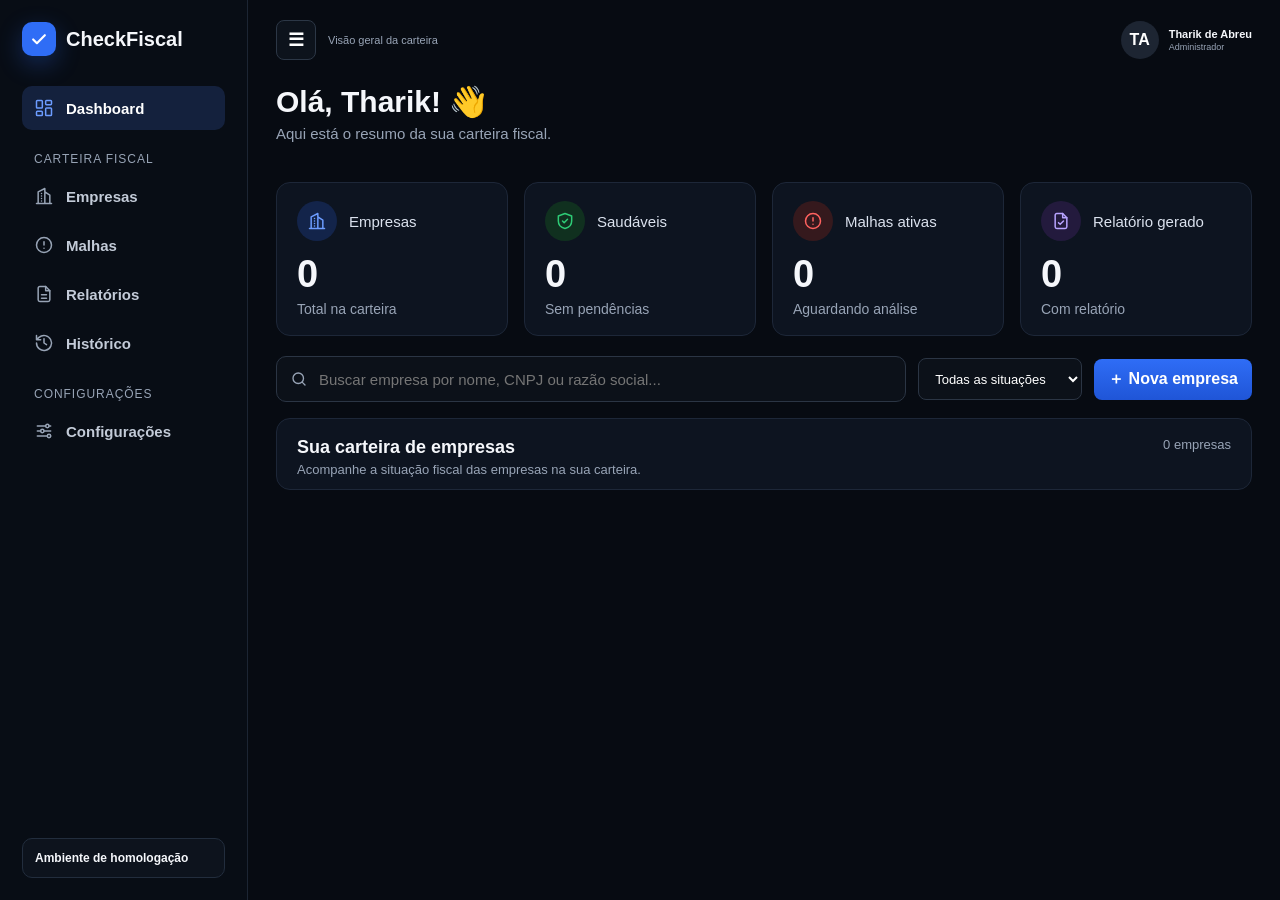
==== static/index.html @ 431aa6d7 "UI dashboard v2: alerta de malhas, busca e tabela 'Sua carteira de empresas' (ranking por impacto) C" ====
<!doctype html>
<html lang="pt-BR">

<head>
  <meta charset="utf-8">
  <meta name="viewport" content="width=device-width,initial-scale=1">
  <title>Matriz Fiscal — Auditoria Inteligente do Simples Nacional</title>
  <link rel="stylesheet" href="/static/app.css">
</head>

<body>
  <div class="app-shell">
    <aside class="sidebar" id="appSidebar">
      <div class="brand">
        <div class="brand-mark"><svg class="ico" viewBox="0 0 24 24" aria-hidden="true" fill="none" stroke="currentColor" stroke-width="1.8" stroke-linecap="round" stroke-linejoin="round"><path d="M5 12.5l4.5 4.5L19 7.5"/></svg></div>
        <div>CheckFiscal</div>
      </div>
      <nav class="app-nav">
        <button class="active" data-app-page="dashboard"><span class="nav-icon"><svg class="ico" viewBox="0 0 24 24" aria-hidden="true" fill="none" stroke="currentColor" stroke-width="1.8" stroke-linecap="round" stroke-linejoin="round"><rect x="3" y="3" width="7" height="9" rx="1"/><rect x="14" y="3" width="7" height="5" rx="1"/><rect x="14" y="12" width="7" height="9" rx="1"/><rect x="3" y="16" width="7" height="5" rx="1"/></svg></span>Dashboard</button>
      </nav>
      <div class="nav-title">Carteira fiscal</div>
      <nav class="app-nav">
        <button data-app-page="companies"><span class="nav-icon"><svg class="ico" viewBox="0 0 24 24" aria-hidden="true" fill="none" stroke="currentColor" stroke-width="1.8" stroke-linecap="round" stroke-linejoin="round"><path d="M3 21h18M5 21V7l8-4v18M19 21V11l-6-4M9 9h.01M9 12h.01M9 15h.01M9 18h.01"/></svg></span>Empresas</button>
        <button data-app-page="malhas"><span class="nav-icon"><svg class="ico" viewBox="0 0 24 24" aria-hidden="true" fill="none" stroke="currentColor" stroke-width="1.8" stroke-linecap="round" stroke-linejoin="round"><circle cx="12" cy="12" r="9"/><path d="M12 8v4M12 16h.01"/></svg></span>Malhas</button>
        <button data-app-page="reports"><span class="nav-icon"><svg class="ico" viewBox="0 0 24 24" aria-hidden="true" fill="none" stroke="currentColor" stroke-width="1.8" stroke-linecap="round" stroke-linejoin="round"><path d="M14 3H7a2 2 0 0 0-2 2v14a2 2 0 0 0 2 2h10a2 2 0 0 0 2-2V8z"/><path d="M14 3v5h5M9 13h6M9 17h6"/></svg></span>Relatórios</button>
        <button data-app-page="history"><span class="nav-icon"><svg class="ico" viewBox="0 0 24 24" aria-hidden="true" fill="none" stroke="currentColor" stroke-width="1.8" stroke-linecap="round" stroke-linejoin="round"><path d="M3 12a9 9 0 1 0 3-6.7L3 8M3 3v5h5M12 7v5l3 2"/></svg></span>Histórico</button>
      </nav>
      <div class="nav-title">Configurações</div>
      <nav class="app-nav">
        <button data-app-page="settings"><span class="nav-icon"><svg class="ico" viewBox="0 0 24 24" aria-hidden="true" fill="none" stroke="currentColor" stroke-width="1.8" stroke-linecap="round" stroke-linejoin="round"><path d="M4 6h10M18 6h2M4 12h4M12 12h8M4 18h12M20 18h0"/><circle cx="16" cy="6" r="2"/><circle cx="10" cy="12" r="2"/><circle cx="18" cy="18" r="2"/></svg></span>Configurações</button>
      </nav>
      <div class="sidebar-foot"><strong>Ambiente de homologação</strong></div>
    </aside>
    <main class="main-shell">
      <div class="topbar">
        <div class="topbar-leading">
          <button class="sidebar-toggle" type="button" id="sidebarToggle" aria-controls="appSidebar" aria-expanded="true" aria-label="Fechar menu">
            <span aria-hidden="true">☰</span>
          </button>
          <div class="topbar-breadcrumb" id="topbarTitle">Visão geral da carteira</div>
        </div>
        <div class="topbar-user">
          <div class="avatar">TA</div>
          <div><strong>Tharik de Abreu</strong><span>Administrador</span></div>
        </div>
      </div>

      <section class="app-page active" id="dashboardPage">
        <div class="page-header">
          <div>
            <h1>Olá, Tharik! 👋</h1>
            <p>Aqui está o resumo da sua carteira fiscal.</p>
          </div>
        </div>
        <section class="dashboard-kpis">
          <div class="dashboard-kpi"><div class="kpi-head"><i class="kpi-ico blue"><svg class="ico" viewBox="0 0 24 24" aria-hidden="true" fill="none" stroke="currentColor" stroke-width="1.8" stroke-linecap="round" stroke-linejoin="round"><path d="M3 21h18M5 21V7l8-4v18M19 21V11l-6-4M9 9h.01M9 12h.01M9 15h.01M9 18h.01"/></svg></i><span>Empresas</span></div><strong id="dashboardCompanyCount">0</strong><em>Total na carteira</em></div>
          <div class="dashboard-kpi"><div class="kpi-head"><i class="kpi-ico green"><svg class="ico" viewBox="0 0 24 24" aria-hidden="true" fill="none" stroke="currentColor" stroke-width="1.8" stroke-linecap="round" stroke-linejoin="round"><path d="M12 3l8 3v6c0 5-3.5 8-8 9-4.5-1-8-4-8-9V6z"/><path d="M9 12l2 2 4-4"/></svg></i><span>Saudáveis</span></div><strong id="dashboardHealthyCount">0</strong><em>Sem pendências</em></div>
          <div class="dashboard-kpi"><div class="kpi-head"><i class="kpi-ico red"><svg class="ico" viewBox="0 0 24 24" aria-hidden="true" fill="none" stroke="currentColor" stroke-width="1.8" stroke-linecap="round" stroke-linejoin="round"><circle cx="12" cy="12" r="9"/><path d="M12 8v4M12 16h.01"/></svg></i><span>Malhas ativas</span></div><strong id="dashboardActiveCount">0</strong><em>Aguardando análise</em></div>
          <div class="dashboard-kpi"><div class="kpi-head"><i class="kpi-ico purple"><svg class="ico" viewBox="0 0 24 24" aria-hidden="true" fill="none" stroke="currentColor" stroke-width="1.8" stroke-linecap="round" stroke-linejoin="round"><path d="M14 3H7a2 2 0 0 0-2 2v14a2 2 0 0 0 2 2h10a2 2 0 0 0 2-2V8z"/><path d="M14 3v5h5M9 14l2 2 4-4"/></svg></i><span>Relatório gerado</span></div><strong id="dashboardReportCount">0</strong><em>Com relatório</em></div>
        </section>
        <div class="dashboard-alert" id="dashboardAlert" role="status" hidden>
          <svg class="ico" viewBox="0 0 24 24" aria-hidden="true" fill="none" stroke="currentColor" stroke-width="1.8" stroke-linecap="round" stroke-linejoin="round"><path d="M12 3l10 18H2z"/><path d="M12 10v5M12 18h.01"/></svg>
          <div><strong id="dashboardAlertTitle"></strong><span>Abra a malha e siga para a análise.</span></div>
          <button class="secondary" type="button" id="dashboardAlertButton">Ver malhas</button>
        </div>
        <div class="toolbar portfolio-toolbar dashboard-toolbar">
          <label class="toolbar-search">
            <span class="visually-hidden">Buscar empresa</span>
            <svg class="ico" viewBox="0 0 24 24" aria-hidden="true" fill="none" stroke="currentColor" stroke-width="1.8" stroke-linecap="round" stroke-linejoin="round"><circle cx="11" cy="11" r="7"/><path d="M20 20l-3.5-3.5"/></svg><input class="search" id="dashboardSearch" placeholder="Buscar empresa por nome, CNPJ ou razão social...">
          </label>
          <label class="toolbar-field">
            <span class="visually-hidden">Filtrar por situação</span>
            <select id="dashboardFilter">
              <option value="all">Todas as situações</option>
              <option value="healthy">Saudáveis</option>
              <option value="active">Malha ativa</option>
              <option value="analysis">Em análise</option>
              <option value="done">Estimativa / relatório</option>
            </select>
          </label>
          <button class="primary" type="button" id="dashboardNewCompany">＋ Nova empresa</button>
        </div>
        <section class="dashboard-portfolio">
          <div class="dashboard-portfolio-head">
            <div><h2>Sua carteira de empresas</h2><p>Acompanhe a situação fiscal das empresas na sua carteira.</p></div>
            <span id="dashboardPortfolioCount">0 empresas</span>
          </div>
          <div id="dashboardPortfolio"></div>
          <button class="link-button" type="button" id="dashboardSeeAll" hidden>Ver todas as empresas</button>
        </section>
      </section>

      <section id="portfolioView" class="app-page">
        <div class="portfolio-head">
          <div>
            <h1>Carteira de empresas</h1>
            <p>Cadastre a empresa, abra o processo e continue a análise de onde parou.</p>
          </div>
          <div class="portfolio-actions">
            <button class="primary" type="button" id="openCompanyForm">＋ Nova empresa</button>
          </div>
        </div>

        <section class="company-form company-form-v139" id="companyForm">
          <div class="company-form-head">
            <div>
              <h2 id="companyFormTitle">Nova empresa</h2>
              <p class="sub">Cadastre somente os dados necessários para iniciar o processo fiscal.</p>
            </div>
            <button class="modal-close" type="button" id="closeCompanyForm" aria-label="Fechar">✕</button>
          </div>

          <div class="company-form-section-title">Dados principais</div>
          <div class="company-form-grid company-form-identification-v139">
            <label class="wide">
              CNPJ
              <input id="newCompanyCnpj" maxlength="18" placeholder="00.000.000/0000-00" inputmode="numeric">
            </label>
            <label class="wide">
              Razão social
              <input id="newCompanyLegalName" placeholder="Razão social da empresa">
            </label>
            <label class="wide">
              CFDF / Inscrição estadual
              <input id="newCompanyStateRegistration" placeholder="CFDF / IE">
            </label>
          </div>

          <div class="company-form-section-title">Localização e estimativa</div>
          <div class="company-form-grid company-form-location-v139">
            <label class="company-city-field">
              Município
              <input id="newCompanyCity" placeholder="Município">
            </label>
            <label class="company-state-field">
              UF
              <input id="newCompanyState" maxlength="2" placeholder="DF">
            </label>
            <label class="company-annex-field">
              Anexo padrão da estimativa
              <select id="newCompanyAnnex">
                <option>I</option>
                <option>II</option>
                <option>III</option>
                <option>IV</option>
                <option>V</option>
              </select>
            </label>
          </div>

          <div class="company-form-actions">
            <button class="secondary" type="button" id="cancelCompanyForm">Cancelar</button>
            <button class="primary" type="button" id="saveCompany">Cadastrar empresa</button>
          </div>
          <div class="message" id="companyFormMessage"></div>

          <div class="company-form-success-v139" id="companyFormSuccess" aria-live="polite">
            <div class="company-success-icon-v139">✓</div>
            <strong>Empresa cadastrada</strong>
            <span>Preparando o painel fiscal...</span>
            <div class="company-success-progress-v139"><i></i></div>
          </div>
        </section>

        <div class="toolbar portfolio-toolbar">
          <label class="toolbar-search">
            <span class="visually-hidden">Buscar empresa</span>
            <svg class="ico" viewBox="0 0 24 24" aria-hidden="true" fill="none" stroke="currentColor" stroke-width="1.8" stroke-linecap="round" stroke-linejoin="round"><circle cx="11" cy="11" r="7"/><path d="M20 20l-3.5-3.5"/></svg><input class="search" id="companySearch" placeholder="Buscar empresa por nome, CNPJ ou razão social...">
          </label>
          <label class="toolbar-field">
            <span class="visually-hidden">Filtrar por status</span>
            <select id="companyFilter">
              <option value="all">Todos os status</option>
              <option value="healthy">Saudáveis</option>
              <option value="active">Malha ativa</option>
              <option value="analysis">Em análise</option>
              <option value="done">Estimativa / relatório</option>
            </select>
          </label>
          <label class="toolbar-field">
            <span class="visually-hidden">Quantidade por página</span>
            <select id="companyPageSize">
              <option value="10">10 por página</option>
              <option value="50">50 por página</option>
              <option value="100">100 por página</option>
            </select>
          </label>
        </div>
        <section class="company-grid" id="companyGrid"></section>
      </section>

      <section id="companyWorkspace" style="display:none">
        <div class="workspace-commandbar-v139 workspace-head">
          <div class="workspace-title">
            <h1 id="workspaceTitle">—</h1>
            <p>CNPJ <span id="workspaceTitleCnpj">—</span><span class="version-pill">VERSÃO 1.41</span></p>
          </div>
          <span id="workspaceCompanyName" hidden></span>
          <span id="workspaceCompanyCnpj" hidden></span>
          <div class="workspace-actions">
            <span class="badge blue" id="workspaceStatusLabel">Saudável</span>
            <button class="secondary" type="button" id="editCurrentCompany"><svg class="ico" viewBox="0 0 24 24" aria-hidden="true" fill="none" stroke="currentColor" stroke-width="1.8" stroke-linecap="round" stroke-linejoin="round"><path d="M4 20h4L19 9l-4-4L4 16z"/><path d="M13.5 6.5l4 4"/></svg>Editar empresa</button>
            <button class="danger-button" type="button" id="deleteCurrentCompany"><svg class="ico" viewBox="0 0 24 24" aria-hidden="true" fill="none" stroke="currentColor" stroke-width="1.8" stroke-linecap="round" stroke-linejoin="round"><path d="M4 7h16M10 11v6M14 11v6M6 7l1 13h10l1-13M9 7V4h6v3"/></svg>Excluir empresa</button>
          </div>
        </div>

        <section class="company-context company-context-v139 company-context-v146">
          <div class="context-cell-v139 context-name-v139">
            <i class="context-icon-v146" aria-hidden="true"><svg viewBox="0 0 24 24"><path d="M3 9l1.5-5h15L21 9"/><path d="M3 9h18v1.5a3 3 0 0 1-6 0 3 3 0 0 1-6 0 3 3 0 0 1-6 0z"/><path d="M5 13.5V20h14v-6.5"/><path d="M10 20v-4h4v4"/></svg></i>
            <div>
              <span>Razão social</span>
              <strong id="contextLegalName">—</strong>
            </div>
          </div>
          <div class="context-cell-v139">
            <span>CNPJ / CPF / IE</span>
            <strong id="contextCnpj">—</strong>
            <small class="context-sub-v146">IE <b id="contextStateRegistration">—</b></small>
          </div>
          <div class="context-cell-v139">
            <span>Município / UF</span>
            <strong id="contextLocation">—</strong>
          </div>
          <div class="context-cell-v139">
            <span>Anexo padrão</span>
            <strong id="contextAnnex">Anexo I</strong>
          </div>
        </section>

        <nav class="journey-stepper journey-stepper-v139" id="journeyStepper" aria-label="Progresso da malha">
          <button type="button" class="active" data-workflow-step="malha">
            <span class="step-number">1</span>
            <span class="step-icon-v146" aria-hidden="true"><svg class="si-open" viewBox="0 0 24 24"><path d="M14 3H7a2 2 0 0 0-2 2v14a2 2 0 0 0 2 2h10a2 2 0 0 0 2-2V8z"/><path d="M14 3v5h5"/><path d="M9 13h6M9 17h4"/></svg><svg class="si-lock" viewBox="0 0 24 24"><rect x="5" y="11" width="14" height="10" rx="2"/><path d="M8 11V8a4 4 0 0 1 8 0v3"/></svg></span>
            <span><strong>Malha</strong><small id="stepStatusMalha">Iniciar</small></span>
          </button>
          <span class="step-connector"></span>
          <button type="button" data-workflow-step="documents" disabled>
            <span class="step-number">2</span>
            <span class="step-icon-v146" aria-hidden="true"><svg class="si-open" viewBox="0 0 24 24"><path d="M14 3H7a2 2 0 0 0-2 2v14a2 2 0 0 0 2 2h10a2 2 0 0 0 2-2V8z"/><path d="M14 3v5h5"/><path d="M9 13h6M9 17h4"/></svg><svg class="si-lock" viewBox="0 0 24 24"><rect x="5" y="11" width="14" height="10" rx="2"/><path d="M8 11V8a4 4 0 0 1 8 0v3"/></svg></span>
            <span><strong>Documentos</strong><small id="stepStatusDocuments">Bloqueado</small></span>
          </button>
          <span class="step-connector"></span>
          <button type="button" data-workflow-step="analysis" disabled>
            <span class="step-number">3</span>
            <span class="step-icon-v146" aria-hidden="true"><svg class="si-open" viewBox="0 0 24 24"><path d="M14 3H7a2 2 0 0 0-2 2v14a2 2 0 0 0 2 2h10a2 2 0 0 0 2-2V8z"/><path d="M14 3v5h5"/><path d="M9 13h6M9 17h4"/></svg><svg class="si-lock" viewBox="0 0 24 24"><rect x="5" y="11" width="14" height="10" rx="2"/><path d="M8 11V8a4 4 0 0 1 8 0v3"/></svg></span>
            <span><strong>Análise</strong><small id="stepStatusAnalysis">Bloqueado</small></span>
          </button>
          <span class="step-connector"></span>
          <button type="button" data-workflow-step="calculation" disabled>
            <span class="step-number">4</span>
            <span class="step-icon-v146" aria-hidden="true"><svg class="si-open" viewBox="0 0 24 24"><path d="M14 3H7a2 2 0 0 0-2 2v14a2 2 0 0 0 2 2h10a2 2 0 0 0 2-2V8z"/><path d="M14 3v5h5"/><path d="M9 13h6M9 17h4"/></svg><svg class="si-lock" viewBox="0 0 24 24"><rect x="5" y="11" width="14" height="10" rx="2"/><path d="M8 11V8a4 4 0 0 1 8 0v3"/></svg></span>
            <span><strong>Cálculo</strong><small id="stepStatusCalculation">Bloqueado</small></span>
          </button>
          <span class="step-connector"></span>
          <button type="button" data-workflow-step="report" disabled>
            <span class="step-number">5</span>
            <span class="step-icon-v146" aria-hidden="true"><svg class="si-open" viewBox="0 0 24 24"><path d="M14 3H7a2 2 0 0 0-2 2v14a2 2 0 0 0 2 2h10a2 2 0 0 0 2-2V8z"/><path d="M14 3v5h5"/><path d="M9 13h6M9 17h4"/></svg><svg class="si-lock" viewBox="0 0 24 24"><rect x="5" y="11" width="14" height="10" rx="2"/><path d="M8 11V8a4 4 0 0 1 8 0v3"/></svg></span>
            <span><strong>Relatório</strong><small id="stepStatusReport">Bloqueado</small></span>
          </button>
          <span class="step-connector"></span>
          <button type="button" data-workflow-step="history">
            <span class="step-number">6</span>
            <span class="step-icon-v146" aria-hidden="true"><svg class="si-open" viewBox="0 0 24 24"><path d="M14 3H7a2 2 0 0 0-2 2v14a2 2 0 0 0 2 2h10a2 2 0 0 0 2-2V8z"/><path d="M14 3v5h5"/><path d="M9 13h6M9 17h4"/></svg><svg class="si-lock" viewBox="0 0 24 24"><rect x="5" y="11" width="14" height="10" rx="2"/><path d="M8 11V8a4 4 0 0 1 8 0v3"/></svg></span>
            <span><strong>Histórico</strong><small id="stepStatusHistory">Disponível</small></span>
          </button>
        </nav>

        <section class="work-summary work-summary-v139">
          <div class="summary-box">
            <i class="summary-icon-v146" aria-hidden="true"><svg viewBox="0 0 24 24"><rect x="3" y="5" width="18" height="16" rx="2"/><path d="M3 10h18M8 3v4M16 3v4"/></svg></i>
            <div><span>Competências da malha</span>
            <strong id="workspaceCompetenceCount">0</strong></div>
          </div>
          <div class="summary-box">
            <i class="summary-icon-v146" aria-hidden="true"><svg viewBox="0 0 24 24"><path d="M14 3H7a2 2 0 0 0-2 2v14a2 2 0 0 0 2 2h10a2 2 0 0 0 2-2V8z"/><path d="M14 3v5h5"/><path d="M12 12v6M9 15h6"/></svg></i>
            <div><span>PGDAS enviados</span>
            <strong id="workspacePgdasProgress">0 de 0</strong></div>
          </div>
          <div class="summary-box">
            <i class="summary-icon-v146" aria-hidden="true"><svg viewBox="0 0 24 24"><circle cx="12" cy="12" r="9"/><path d="M15 9.5c-.5-1-1.6-1.5-3-1.5-1.7 0-3 .8-3 2s1.3 1.7 3 2 3 .8 3 2-1.3 2-3 2c-1.4 0-2.5-.5-3-1.5M12 6.5v11"/></svg></i>
            <div><span>Exposição estimada</span>
            <strong id="workspaceExposure">A calcular</strong></div>
          </div>
          <div class="summary-box">
            <i class="summary-icon-v146" aria-hidden="true"><svg viewBox="0 0 24 24"><circle cx="12" cy="12" r="9"/><path d="M12 7v5l3 2"/></svg></i>
            <div><span>Última movimentação</span>
            <strong id="workspaceLastActivity">—</strong></div>
          </div>
        </section>

        <div class="workspace-bottom-actions-v139 workspace-back-v146">
          <button class="back-button" type="button" id="backToPortfolio">
            ← Voltar à carteira
          </button>
        </div>

        <section class="workflow-stage-host" id="workflowStageHost">
          <section class="workflow-screen active" data-workflow-screen="malha">
            <header class="workflow-screen-head">
              <div><span>Etapa 1 de 5</span>
                <h2>Malha fiscal</h2>
                <p>Inclua a malha e confira as competências e divergências detectadas.</p>
              </div><span class="workflow-state" id="malhaStageBadge">Aguardando arquivo</span>
            </header>
            <div class="workflow-screen-content" id="malhaStageContent"></div>
            <footer class="workflow-actions"><button class="primary" type="button" data-next-stage="documents"
                id="advanceToDocuments" disabled>Avançar para documentos →</button></footer>
          </section>
          <section class="workflow-screen documents-screen" data-workflow-screen="documents">
            <header class="workflow-screen-head compact">
              <div><span>Etapa 2 de 5</span>
                <h2>Documentos PGDAS-D</h2>
                <p>Jogue todos os PDFs no balão central. Os períodos são identificados automaticamente.</p>
              </div><span class="workflow-state" id="documentsStageBadge">Pendente</span>
            </header>
            <div class="pgdas-plan-notice" id="pgdasPlanNotice" role="status" aria-live="polite" hidden></div>
            <div class="bulk-pgdas-dropzone" id="bulkPgdasDropzone" tabindex="0" role="button"
              aria-label="Enviar vários arquivos PGDAS-D">
              <input type="file" id="bulkPgdasInput" accept=".pdf,application/pdf" multiple>
              <div class="bulk-drop-icon">⇧</div>
              <strong>Jogue os arquivos PGDAS aqui</strong>
              <span>Arraste vários PDFs para este balão ou clique para selecionar.</span>
              <small>O Matriz Fiscal identifica automaticamente o CNPJ e o período de apuração.</small>
            </div>
            <div class="bulk-upload-feedback" id="bulkUploadFeedback" role="status" aria-live="polite"></div>
            <div class="documents-needed-head" id="documentsProgressHeader">
              <div><span>Arquivos necessários</span>
                <h3>Progresso dos PGDAS</h3>
                <p>Cada linha carrega e fica verde quando o período correto é reconhecido.</p>
              </div><strong id="documentProgressCounter">0 de 0</strong>
            </div>
            <div class="workflow-screen-content" id="documentsStageContent"></div>
            <details class="stored-documents-panel redundant-panel-v139" id="storedDocumentsPanel">
              <summary>
                <span><strong>Arquivos originais guardados</strong><small>Malhas e PGDAS vinculados a este
                    processo.</small></span>
                <b id="storedDocumentsCount">0</b>
              </summary>
              <div class="stored-documents-list" id="storedDocumentsList">
                <div class="no-data">Nenhum arquivo original guardado nesta versão.</div>
              </div>
            </details>

            <footer class="workflow-actions"><button class="secondary" type="button" data-back-stage="malha">←
                Voltar</button><button class="primary" type="button" data-next-stage="analysis" id="advanceToAnalysis"
                disabled>Continuar para análise →</button></footer>
          </section>
          <section class="workflow-screen" data-workflow-screen="analysis">
            <header class="workflow-screen-head">
              <div><span>Etapa 3 de 5</span>
                <h2>Análise por competência</h2>
              </div><span class="workflow-state" id="analysisStageBadge">Pendente</span>
            </header>
            <div class="workflow-screen-content" id="analysisStageContent"></div>
            <footer class="workflow-actions"><button class="secondary" type="button" data-back-stage="documents">←
                Voltar</button><button class="primary" type="button" data-next-stage="calculation"
                id="advanceToCalculation" disabled>Avançar para cálculo →</button></footer>
          </section>
          <section class="workflow-screen" data-workflow-screen="calculation">
            <header class="workflow-screen-head">
              <div><span>Etapa 4 de 5</span>
                <h2>Cálculo da estimativa</h2>
                <p>Selecione um anexo e acompanhe imposto, reflexos, multa e juros.</p>
              </div><span class="workflow-state" id="calculationStageBadge">Pendente</span>
            </header>
            <div class="calculation-progress" id="calculationProgress">
              <div data-calc-progress="tax">○ Imposto das competências</div>
              <div data-calc-progress="reflections">○ Reflexos posteriores</div>
              <div data-calc-progress="charges">○ Multa e juros</div>
            </div>
            <div class="stage-message" id="calculationMessage" role="status" aria-live="polite"></div>
            <div class="workflow-screen-content" id="calculationStageContent"></div>
            <footer class="workflow-actions"><button class="secondary" type="button" data-back-stage="analysis">←
                Voltar</button><button class="primary" type="button" data-next-stage="report" id="advanceToReport"
                disabled>Avançar para relatório →</button></footer>
          </section>
          <section class="workflow-screen" data-workflow-screen="report">
            <header class="workflow-screen-head">
              <div><span>Etapa 5 de 5</span>
                <h2>Relatório</h2>
                <p>Gere a apresentação do cliente depois de concluir a estimativa.</p>
              </div><span class="workflow-state" id="reportStageBadge">Pendente</span>
            </header>
            <div class="workflow-screen-content" id="reportStageContent"></div>
            <footer class="workflow-actions"><button class="secondary" type="button" data-back-stage="calculation">←
                Voltar</button><button class="secondary" type="button" data-next-stage="history">Ver histórico
                →</button></footer>
          </section>
          <section class="workflow-screen" data-workflow-screen="history">
            <header class="workflow-screen-head">
              <div><span>Auditoria do processo</span>
                <h2>Histórico</h2>
                <p>Registro automático das importações, análises e cálculos.</p>
              </div><span class="workflow-state complete">Disponível</span>
            </header>
            <div class="workflow-screen-content" id="historyStageContent"></div>
            <footer class="workflow-actions"><button class="secondary" type="button" data-back-stage="malha">← Voltar à
                malha</button></footer>
          </section>
        </section>



        <section class="malha-upload-shell" id="workspaceMalhaSection">
          <input id="companyCnpj" type="hidden" readonly>

          <div class="malha-hero-dropzone" id="dropzone" tabindex="0" role="button"
            aria-label="Enviar arquivo PDF da malha fiscal">
            <input type="file" id="fileInput" accept=".pdf,application/pdf">

            <div class="malha-upload-icon" aria-hidden="true">⇧</div>
            <strong id="fileTitle">Jogue a malha fiscal aqui</strong>
            <span id="fileSubtitle">
              Arraste o PDF para este balão ou clique para selecionar
            </span>
            <small>
              Processo único da empresa. O Matriz Fiscal lê a empresa,
              identifica as competências e calcula os PGDAS necessários
              automaticamente.
            </small>

            <div class="malha-upload-progress" id="malhaUploadProgress" aria-hidden="true">
              <i></i>
            </div>

            <button class="secondary malha-hidden-control" id="selectButton" type="button">
              Selecionar malha
            </button>
            <button class="primary malha-hidden-control" id="analyzeButton" type="button" disabled>
              Processar malha
            </button>
            <button class="malha-cancel-add" id="cancelNewMalhaUpload" type="button">
              Cancelar inclusão
            </button>
          </div>

          <div class="message" id="message" role="status" aria-live="polite"></div>
        </section>

        <section class="results" id="results">
          <section class="company" id="malhaSummaryCompany">
            <div><span>Razão social</span><strong id="legalName"></strong></div>
            <div><span>CFDF da malha</span><strong id="cfdf"></strong></div>
            <div><span>Documento</span><strong id="documentName"></strong></div>
          </section>

          <section class="metrics" id="malhaSummaryMetrics">
            <div class="metric"><span>Linhas da malha</span><strong id="rawCount"></strong></div>
            <div class="metric"><span>Meses para trabalhar</span><strong id="workCount"></strong></div>
            <div class="metric"><span>Meses com tipo 17</span><strong id="type17Count"></strong></div>
            <div class="metric"><span>PGDAS necessários</span><strong id="pgdasCount"></strong></div>
          </section>

          <div class="section-title" id="workListTitle">
            <div>
              <h2>Meses de trabalho</h2>
              <p class="sub">Cada competência aparece uma única vez.</p>
            </div>
          </div>
          <section class="work-list" id="workList"></section>
          <div class="malha-reupload-actions" id="malhaReuploadActions">
            <button type="button" class="secondary" id="includeAnotherMalha">
              ＋ Incluir nova malha
            </button>
            <span>
              Novas competências entram no mesmo processo da empresa.
            </span>
          </div>

          <div class="section-title legacy-pgdas-plan-title-v139" aria-hidden="true">
            <div>
              <h2>Solicitação inicial de PGDAS</h2>
            </div>
          </div>
          <section class="requests legacy-pgdas-plan-v139" id="requests" aria-hidden="true"></section>

          <div id="pgdasCta"
            style="display:none;margin:16px 0;background:#172033;color:#fff;border-radius:12px;padding:16px;justify-content:space-between;gap:12px;align-items:center">
            <div>
              <strong style="display:block;font-size:15px">PGDAS calculados</strong>
              <span style="display:block;font-size:11px;opacity:.8;margin-top:4px">Clique para ir diretamente aos campos
                de envio.</span>
            </div>
            <button type="button" id="goToPgdasUploads"
              style="border:0;background:#fff;color:#172033;border-radius:8px;padding:10px 14px;font-weight:800">Enviar
              PGDAS agora ↓</button>
          </div>

          <div class="section-title" id="pgdasUploadTitle">
            <div>
              <h2>Enviar os documentos PGDAS-D solicitados</h2>
              <p class="sub">Cada competência calculada recebe seu próprio campo de upload.</p>
            </div>
          </div>
          <section class="pgdas-upload-grid" id="pgdasUploadGrid"></section>
          <div class="reflection-coverage" id="reflectionCoverage"></div>
          <div class="pgdas-status" id="pgdasStatus"></div>


          <section class="analysis-workspace" id="analysisWorkspace">
            <nav class="analysis-tabs" aria-label="Etapas da análise">
              <button class="analysis-tab active" type="button" data-analysis-tab="summary">
                Resumo da análise
              </button>
              <button class="analysis-tab" type="button" data-analysis-tab="memory" disabled>
                Memória de cálculo
              </button>
              <button class="analysis-tab" type="button" data-analysis-tab="report" disabled>
                Relatório do cliente
              </button>
            </nav>

            <section class="analysis-summary analysis-panel" id="analysisSummarySection">
              <section class="analysis-kpis">
              <div class="analysis-kpi"><i class="kpi-ico blue"><svg class="ico" viewBox="0 0 24 24" aria-hidden="true" fill="none" stroke="currentColor" stroke-width="1.8" stroke-linecap="round" stroke-linejoin="round"><rect x="3" y="5" width="18" height="16" rx="2"/><path d="M3 10h18M8 3v4M16 3v4"/></svg></i><div><span>Competências analisadas</span><strong id="summaryCompetenceCount">0</strong><small><b id="summaryActionCount">0</b> com diferença</small></div></div>
              <div class="analysis-kpi"><i class="kpi-ico amber"><svg class="ico" viewBox="0 0 24 24" aria-hidden="true" fill="none" stroke="currentColor" stroke-width="1.8" stroke-linecap="round" stroke-linejoin="round"><circle cx="12" cy="12" r="9"/><path d="M15 9.5c-.5-1-1.6-1.5-3-1.5-1.7 0-3 .8-3 2s1.3 1.7 3 2 3 .8 3 2-1.3 2-3 2c-1.4 0-2.5-.5-3-1.5M12 6v2M12 16v2"/></svg></i><div><span>Diferença total (receita)</span><strong id="summaryAdditionalRevenue">R$ 0,00</strong></div></div>
              <div class="analysis-kpi"><i class="kpi-ico red"><svg class="ico" viewBox="0 0 24 24" aria-hidden="true" fill="none" stroke="currentColor" stroke-width="1.8" stroke-linecap="round" stroke-linejoin="round"><path d="M6 7h12l1 13H5z"/><path d="M9 7a3 3 0 0 1 6 0"/></svg></i><div><span>Imposto estimado</span><strong id="summaryTax">A calcular</strong></div></div>
              <div class="analysis-kpi"><i class="kpi-ico grey"><svg class="ico" viewBox="0 0 24 24" aria-hidden="true" fill="none" stroke="currentColor" stroke-width="1.8" stroke-linecap="round" stroke-linejoin="round"><rect x="3" y="6" width="18" height="13" rx="2"/><path d="M16 12h5M3 10h18"/></svg></i><div><span>Total a recolher estimado</span><strong id="summaryUpdatedTotal">A calcular</strong></div></div>
              <div class="analysis-kpi"><i class="kpi-ico blue"><svg class="ico" viewBox="0 0 24 24" aria-hidden="true" fill="none" stroke="currentColor" stroke-width="1.8" stroke-linecap="round" stroke-linejoin="round"><rect x="3" y="5" width="18" height="16" rx="2"/><path d="M3 10h18M8 3v4M16 3v4"/></svg></i><div><span>Última competência</span><strong id="summaryLastCompetence">—</strong></div></div>
              </section>

              <div class="analysis-layout">
                <div class="analysis-main">
                  <div class="section-title"><div><h2>Competências analisadas</h2></div></div>
                  <div class="competence-list-head" aria-hidden="true"><span>Competência</span><span>Informado</span><span>Considerado</span><span>Diferença</span><span>Imposto</span><span>Situação</span></div>
                  <div class="competence-list" id="analysisCompetenceList"></div>

                  <details class="financial-disclosure simplified-financial-disclosure" open>
                    <summary>Ver composição da estimativa</summary>
                    <div class="financial-disclosure-body">
                      <table class="cost-table">
                        <thead><tr><th>Descrição</th><th>Base de cálculo</th><th>Valor estimado</th></tr></thead>
                        <tbody>
                          <tr><td>Imposto (diferença de DAS)</td><td id="costBaseRevenue">—</td><td id="summaryDirectTax">A calcular</td></tr>
                          <tr><td>Reflexos posteriores</td><td>—</td><td id="summaryReflections">A calcular</td></tr>
                          <tr><td>Multa</td><td id="costBasePrincipalFine">—</td><td id="summaryFine">A calcular</td></tr>
                          <tr><td>Juros (SELIC)</td><td id="costBasePrincipalInterest">—</td><td id="summaryInterest">A calcular</td></tr>
                        </tbody>
                        <tfoot><tr><td colspan="2">Total estimado</td><td id="costTotal">A calcular</td></tr></tfoot>
                      </table>
                      <p class="summary-note" id="summaryStageNote">Os valores serão preenchidos depois do cálculo completo.</p>
                    </div>
                  </details>
                </div>

                <aside class="summary-side" aria-label="Resumo da análise">
                  <h3>Resumo da análise</h3>
                  <div class="side-row"><i class="kpi-ico amber"><svg class="ico" viewBox="0 0 24 24" aria-hidden="true" fill="none" stroke="currentColor" stroke-width="1.8" stroke-linecap="round" stroke-linejoin="round"><circle cx="12" cy="12" r="9"/><path d="M15 9.5c-.5-1-1.6-1.5-3-1.5-1.7 0-3 .8-3 2s1.3 1.7 3 2 3 .8 3 2-1.3 2-3 2c-1.4 0-2.5-.5-3-1.5M12 6v2M12 16v2"/></svg></i><div><span>Diferença total (receita)</span><strong id="sideRevenue">R$ 0,00</strong></div></div>
                  <div class="side-row"><i class="kpi-ico red"><svg class="ico" viewBox="0 0 24 24" aria-hidden="true" fill="none" stroke="currentColor" stroke-width="1.8" stroke-linecap="round" stroke-linejoin="round"><path d="M6 7h12l1 13H5z"/><path d="M9 7a3 3 0 0 1 6 0"/></svg></i><div><span>Imposto estimado</span><strong id="sideTax">A calcular</strong></div></div>
                  <div class="side-row"><i class="kpi-ico blue"><svg class="ico" viewBox="0 0 24 24" aria-hidden="true" fill="none" stroke="currentColor" stroke-width="1.8" stroke-linecap="round" stroke-linejoin="round"><circle cx="12" cy="12" r="9"/><path d="M15 9.5c-.5-1-1.6-1.5-3-1.5-1.7 0-3 .8-3 2s1.3 1.7 3 2 3 .8 3 2-1.3 2-3 2c-1.4 0-2.5-.5-3-1.5M12 6v2M12 16v2"/></svg></i><div><span>Juros (SELIC)</span><strong id="sideInterest">A calcular</strong></div></div>
                  <div class="side-row"><i class="kpi-ico purple"><svg class="ico" viewBox="0 0 24 24" aria-hidden="true" fill="none" stroke="currentColor" stroke-width="1.8" stroke-linecap="round" stroke-linejoin="round"><path d="M6 7h12l1 13H5z"/><path d="M9 7a3 3 0 0 1 6 0"/></svg></i><div><span>Multa estimada</span><strong id="sideFine">A calcular</strong></div></div>
                  <div class="side-row side-total"><i class="kpi-ico green"><svg class="ico" viewBox="0 0 24 24" aria-hidden="true" fill="none" stroke="currentColor" stroke-width="1.8" stroke-linecap="round" stroke-linejoin="round"><rect x="3" y="6" width="18" height="13" rx="2"/><path d="M16 12h5M3 10h18"/></svg></i><div><span>Total a recolher estimado</span><strong id="sideTotal">A calcular</strong></div></div>
                  <button class="primary" type="button" id="generateReportFromAnalysis" onclick="showWorkflowStep('report')" disabled><svg class="ico" viewBox="0 0 24 24" aria-hidden="true" fill="none" stroke="currentColor" stroke-width="1.8" stroke-linecap="round" stroke-linejoin="round"><path d="M14 3H7a2 2 0 0 0-2 2v14a2 2 0 0 0 2 2h10a2 2 0 0 0 2-2V8z"/><path d="M14 3v5h5M9 13h6M9 17h6"/></svg>Gerar relatório detalhado</button>
                </aside>
              </div>
            </section>

            <section class="tax-engine analysis-panel" id="taxEngineSection">
              <div class="section-title compact-tax-title">
                <div>
                  <h2>Estimativa tributária</h2>
                  <p class="sub">
                    Escolha o anexo e a data. O cálculo completo acontece em um único clique.
                  </p>
                </div>
              </div>

              <div class="tax-config compact-tax-config">
                <input type="hidden" id="taxScenario" value="CONSERVATIVE_FISCAL_EXPOSURE">

                <label>
                  Anexo
                  <select id="taxAnnex">
                    <option value="I">Anexo I — Comércio</option>
                    <option value="II">Anexo II — Indústria</option>
                    <option value="III">Anexo III — Serviços</option>
                    <option value="IV">Anexo IV — Serviços</option>
                    <option value="V">Anexo V — Serviços</option>
                  </select>
                </label>

                <label>
                  Atualizar até
                  <input id="chargesUpdateDate" type="date">
                </label>

                <button class="primary" id="calculateTaxButton" type="button">
                  Calcular estimativa completa
                </button>
              </div>

              <div class="stage-message" id="calculationMessage" role="status" aria-live="polite"></div>

              <section class="estimate-summary-panel compact-estimate-summary" id="estimateSummaryPanel">
                <div class="compact-summary-heading">
                  <div>
                    <span>Resultado</span>
                    <h3>Resumo da estimativa</h3>
                  </div>
                  <small>
                    Imposto, reflexos, multa e juros.
                  </small>
                </div>

                <div class="compact-summary-grid">
                  <div class="estimate-summary-item">
                    <span>Imposto estimado</span>
                    <strong id="sideTaxTotal">A calcular</strong>
                  </div>
                  <div class="estimate-summary-item">
                    <span>Reflexos posteriores</span>
                    <strong id="sideReflectionTotal">A calcular</strong>
                  </div>
                  <div class="estimate-summary-item">
                    <span>Multa</span>
                    <strong id="sideFineTotal">A calcular</strong>
                  </div>
                  <div class="estimate-summary-item">
                    <span>Juros</span>
                    <strong id="sideInterestTotal">A calcular</strong>
                  </div>
                  <div class="estimate-grand-total">
                    <span>Total estimado</span>
                    <strong id="sideGrandTotal">A calcular</strong>
                  </div>
                </div>

                <button class="primary compact-report-button" type="button" id="sideGoReport" disabled>
                  Gerar relatório
                </button>
              </section>

              <details class="technical-calculation-details" id="technicalCalculationDetails">
                <summary>
                  <span>
                    <strong>Memória técnica e reflexos por competência</strong>
                    <small>
                      Abra somente quando precisar conferir RBT12, alíquotas,
                      DAS, multa e juros mês a mês.
                    </small>
                  </span>
                  <b>Ver detalhes</b>
                </summary>

                <div class="technical-calculation-body">
                  <div class="tax-result" id="taxResult">
                    <div class="warning-box hidden-scenario-label" id="taxScenarioLabel"></div>

                    <section class="tax-summary">
                      <div class="tax-card">
                        <span>Diferença nas competências de origem</span>
                        <strong id="directTaxTotal"></strong>
                      </div>
                      <div class="tax-card">
                        <span>Reflexos nos meses seguintes</span>
                        <strong id="reflectionTaxTotal"></strong>
                      </div>
                      <div class="tax-card">
                        <span>Principal estimado</span>
                        <strong id="estimatedTaxTotal"></strong>
                      </div>
                      <div class="tax-card">
                        <span>Meses com efeito</span>
                        <strong id="impactedMonthCount"></strong>
                      </div>
                    </section>

                    <div class="warning-box" id="taxWarnings"></div>
                    <div class="impact-list" id="impactList"></div>
                  </div>

                  <section class="legal-charges" id="legalChargesSection">
                    <div class="charge-result" id="chargeResult">
                      <section class="charge-summary">
                        <div class="charge-card">
                          <span>Principal adicional</span>
                          <strong id="chargePrincipal"></strong>
                        </div>
                        <div class="charge-card">
                          <span>Multa de mora</span>
                          <strong id="chargeFine"></strong>
                        </div>
                        <div class="charge-card">
                          <span>Juros Selic</span>
                          <strong id="chargeInterest"></strong>
                        </div>
                        <div class="charge-card">
                          <span>Total atualizado</span>
                          <strong id="chargeTotal"></strong>
                        </div>
                      </section>
                      <div class="warning-box" id="chargeWarnings"></div>
                      <div class="charge-list" id="chargeList"></div>
                    </div>
                  </section>
                </div>
              </details>
            </section>

            <section class="client-report-section analysis-panel" id="clientReportSection">
              <div class="section-title">
                <div>
                  <h2>Relatório para o cliente</h2>
                  <p class="sub">Uma apresentação simples, separada da memória técnica do contador.</p>
                </div>
              </div>
              <div class="report-box">
                <div>
                  <h3>Relatório de exposição fiscal pronto</h3>
                  <p>
                    O documento mostra as divergências, os reflexos posteriores,
                    a multa, os juros e o total estimado.
                    A memória técnica detalhada permanece somente nesta tela.
                  </p>
                </div>
                <button id="openClientReport" type="button">
                  Abrir relatório do cliente
                </button>
              </div>
            </section>

          </section>

          <div class="note">
            O resumo é a visão principal do contador. A análise detalhada e a memória de cálculo preservam a auditoria
            completa.
          </div>
        </section>
        <section class="history-panel" id="historyPanel">
          <div class="section-title">
            <div>
              <h2>Histórico do processo</h2>
              <p class="sub">Registro automático das principais ações, sem virar uma lista de tarefas.</p>
            </div>
          </div>
          <div class="history-list history-feed" id="historyList">
            <div class="note">Nenhum evento registrado.</div>
          </div>
        </section>
      </section>

      <section class="app-page" id="malhasPage">
        <div class="page-header">
          <div>
            <h1>Malhas</h1>
            <p>Empresas com processo fiscal ativo ou em análise.</p>
          </div>
        </div>
        <section class="company-grid" id="malhaCompanyGrid"></section>
      </section>

      <section class="app-page" id="reportsPage">
        <div class="page-header">
          <div>
            <h1>Relatórios</h1>
            <p>Acesse empresas com estimativas e relatórios disponíveis.</p>
          </div>
        </div>
        <section class="company-grid" id="reportCompanyGrid"></section>
      </section>

      <section class="app-page" id="globalHistoryPage">
        <div class="page-header">
          <div>
            <h1>Histórico</h1>
            <p>Eventos registrados automaticamente em todos os processos.</p>
          </div>
        </div>
        <section class="global-list history-feed" id="globalHistoryList">
          <div class="empty-state">Nenhum evento registrado.</div>
        </section>
      </section>

      <section class="app-page" id="settingsPage">
        <div class="page-header">
          <div>
            <h1>Configurações e segurança</h1>
            <p>Proteção dos dados locais, suporte e preparação para a beta comercial.</p>
          </div>
          <span class="version-pill">Beta comercial assistida · 1.41</span>
        </div>
        <div class="settings-grid commercial-settings-grid">
          <section class="settings-card commercial-settings-card">
            <span class="settings-eyebrow">Proteção dos dados</span>
            <h3>Backup completo</h3>
            <p>Salva empresas, processos, cálculos e os PDFs originais guardados pelo Matriz Fiscal.</p>
            <div class="settings-actions">
              <button class="primary" type="button" id="downloadBackupButton">Baixar backup</button>
              <button class="secondary" type="button" id="restoreBackupButton">Restaurar backup</button>
              <input type="file" id="restoreBackupInput" accept=".zip,application/zip" hidden>
            </div>
            <div class="settings-feedback" id="backupFeedback"></div>
          </section>
          <section class="settings-card commercial-settings-card">
            <span class="settings-eyebrow">Suporte técnico</span>
            <h3>Pacote de diagnóstico</h3>
            <p>Gera informações técnicas e logs sem incluir PDFs nem valores fiscais extraídos.</p>
            <div class="settings-actions">
              <button class="secondary" type="button" id="supportBundleButton">Baixar diagnóstico</button>
            </div>
          </section>
          <section class="settings-card commercial-settings-card">
            <span class="settings-eyebrow">Integridade local</span>
            <h3>Status do ambiente</h3>
            <div class="system-status-list" id="systemStatusList">
              <span>Carregando verificação...</span>
            </div>
          </section>
          <section class="settings-card commercial-settings-card">
            <span class="settings-eyebrow">Próxima etapa</span>
            <h3>Usuários e escritórios</h3>
            <p>Login, permissões e separação entre escritórios serão implantados antes da abertura pública do SaaS.</p>
            <span class="badge amber settings-status-badge">Venda assistida</span>
          </section>
        </div>
      </section>
    </main>
  </div>

  <script>
    let selectedFile = null;
    let currentCompanyId = null;
    let currentCompany = null;
    let currentProcessId = null;
    let currentTaxScenario = 'CONSERVATIVE_FISCAL_EXPOSURE';
    let currentRegularizationResult = null;
    let currentReflectionCoverage = null;
    let currentWorkflowStep = 'malha';
    let awaitingNewMalhaUpload = false;
    let currentProcessPayload = null;
    let currentAnalysisResult = null;
    let currentTaxResult = null;
    let currentChargesResult = null;
    let currentMalhaHasType17 = false;
    let currentMalhaHasCompetences = false;
    let currentPgdasPlanError = false;
    let allCompanies = [];
    let currentEditingCompanyId = null;


    const companyCnpjInput = document.getElementById('companyCnpj');

    function formatCnpj(value) {
      const digits = String(value || '').replace(/\D/g, '').slice(0, 14);
      return digits
        .replace(/^(\d{2})(\d)/, '$1.$2')
        .replace(/^(\d{2})\.(\d{3})(\d)/, '$1.$2.$3')
        .replace(/\.(\d{3})(\d)/, '.$1/$2')
        .replace(/(\d{4})(\d)/, '$1-$2');
    }

    function statusLabel(status) {
      const map = {
        HEALTHY: ['Saudável', 'healthy'],
        AWAITING_PGDAS: ['Malha ativa', 'active'],
        AWAITING_ANALYSIS_PGDAS: ['Malha ativa', 'active'],
        AWAITING_REFLECTION_PGDAS: ['Em análise', 'active'],
        AWAITING_EXCEPTION_REVIEW: ['Em análise', 'active'],
        READY_FOR_TAX_ENGINE: ['Em análise', 'active'],
        EXPOSURE_TAX_CALCULATED: ['Estimativa calculada', 'done'],
        VALIDATED_TAX_CALCULATED: ['Estimativa calculada', 'done'],
        LEGAL_CHARGES_CALCULATED: ['Estimativa atualizada', 'done'],
        EXPOSURE_LEGAL_CHARGES_CALCULATED: ['Estimativa atualizada', 'done'],
        VALIDATED_LEGAL_CHARGES_CALCULATED: ['Estimativa atualizada', 'done'],
        CLIENT_REPORT_GENERATED: ['Relatório gerado', 'done']
      };
      return map[status] || ['Em análise', 'active'];
    }

    async function loadCompanies() {
      const response = await fetch('/api/companies');
      const payload = await response.json();
      if (!response.ok) throw new Error(payload.detail || 'Não foi possível carregar as empresas.');
      allCompanies = payload.companies || [];
      renderCompanies();
      renderDashboard();
      renderMalhaIndex();
      renderReportIndex();
      loadGlobalHistory();
      refreshWorkspaceFromOverview();
    }

    function statusGroup(company) {
      if (!company.active_process_id) return 'healthy';
      const status = company.process_status || '';
      if (['AWAITING_PGDAS', 'AWAITING_ANALYSIS_PGDAS'].includes(status)) return 'active';
      if (['CLIENT_REPORT_GENERATED', 'LEGAL_CHARGES_CALCULATED', 'EXPOSURE_LEGAL_CHARGES_CALCULATED', 'VALIDATED_LEGAL_CHARGES_CALCULATED'].includes(status)) return 'done';
      return 'analysis';
    }

    function initials(name) {
      return String(name || 'CF').split(/\s+/).filter(Boolean).slice(0, 2).map(value => value[0]).join('').toUpperCase();
    }

    function companyCard(company, context = 'companies') {
      const [label, klass] = statusLabel(company.process_status);
      const group = statusGroup(company);
      const action = company.active_process_id ? 'Continuar' : 'Incluir malha';
      const impact = company.exposure_estimated_cents ? brlPgdas(company.exposure_estimated_cents) : 'R$ 0,00';
      const buttonAction = context === 'reports' && company.report_available ? 'Abrir relatório' : 'Abrir empresa';
      const primaryAction = context === 'companies' ? action : buttonAction;
      return `<article class="company-card" data-company-id="${company.id}" data-search="${escapeHtml((company.legal_name + ' ' + (company.trade_name || '') + ' ' + company.cnpj).toLowerCase())}" data-group="${group}" onclick="openCompany(${company.id},'${context}')">
    <div class="company-card-top"><div class="company-avatar">${initials(company.trade_name || company.legal_name)}</div><span class="badge ${klass === 'healthy' ? 'green' : klass === 'done' ? 'purple' : group === 'active' ? 'red' : 'amber'}">${label}</span></div>
    <h3>${escapeHtml(company.trade_name || company.legal_name)}</h3>
    <div class="cnpj">${formatCnpj(company.cnpj)}</div>
    <div class="company-card-meta"><div><span>Competências</span><strong>${company.competence_count || '—'}</strong></div><div><span>Impacto estimado</span><strong>${impact}</strong></div></div>
    <div class="company-card-foot"><small>${escapeHtml(company.latest_event_title || 'Empresa cadastrada')}</small><div class="company-card-actions"><button class="secondary" type="button" onclick="event.stopPropagation();editCompany(${company.id})">Editar</button><button class="action" type="button">${primaryAction}</button></div></div>
  </article>`;
    }

    function companyRow(company, dash = false) {
      const [label, klass] = statusLabel(company.process_status);
      const group = statusGroup(company);
      let action = company.active_process_id ? 'Continuar' : 'Incluir malha';
      if (dash) action = group === 'active' ? 'Analisar' : group === 'analysis' ? 'Continuar' : company.report_available ? 'Ver relatório' : 'Abrir';
      const tone = klass === 'healthy' ? 'green' : klass === 'done' ? 'purple' : group === 'active' ? 'red' : 'amber';
      return `<div class="company-row${dash ? ' dash' : ''}" role="row" tabindex="0" data-company-id="${company.id}" data-group="${group}" onclick="openCompany(${company.id},'companies')" onkeydown="if(event.key==='Enter')openCompany(${company.id},'companies')">
    <div class="company-cell company-main"><div class="company-avatar">${initials(company.trade_name || company.legal_name)}</div><div><strong>${escapeHtml(company.trade_name || company.legal_name)}</strong><span>${formatCnpj(company.cnpj)}</span></div></div>
    <div class="company-cell"><span class="badge ${tone}">${label}</span></div>
    <div class="company-cell">${company.competence_count ? company.competence_count + ' competências' : '—'}</div>
    ${dash ? `<div class="company-cell">${company.exposure_estimated_cents > 0 ? brlPgdas(company.exposure_estimated_cents) : '—'}</div>` : ''}
    <div class="company-cell">${formatDateTime(company.last_activity_at, false)}</div>
    <div class="company-cell company-actions">${dash ? '' : `<button class="secondary" type="button" onclick="event.stopPropagation();editCompany(${company.id})">Editar</button>`}<button class="action" type="button">${action}</button></div>
  </div>`;
    }

    function filterCompanies(query, filter) {
      return allCompanies.filter(company => {
        const text = (company.legal_name + ' ' + (company.trade_name || '') + ' ' + company.cnpj).toLowerCase();
        return text.includes(query) && (filter === 'all' || statusGroup(company) === filter);
      });
    }

    function renderCompanies() {
      const grid = document.getElementById('companyGrid');
      const query = (document.getElementById('companySearch')?.value || '').toLowerCase().trim();
      const filter = document.getElementById('companyFilter')?.value || 'all';
      const size = Number(document.getElementById('companyPageSize')?.value || 10);
      const filtered = filterCompanies(query, filter).slice(0, size);
      const head = '<div class="company-row company-head" role="row"><div>Empresa</div><div>Situação</div><div>Malhas</div><div>Última atualização</div><div></div></div>';
      grid.innerHTML = filtered.length ? head + filtered.map(companyRow).join('') : '<div class="empty-state">Nenhuma empresa encontrada.</div>';
    }

    function refreshWorkspaceFromOverview() {
      if (!currentCompanyId) return;
      const company = allCompanies.find(item => item.id === currentCompanyId);
      if (!company) return;
      const requiredPgdas = Number(company.required_pgdas_count || 0);
      const hasType17 = Number(company.type_17_count || 0) > 0;
      const hasCompetences = Number(company.competence_count || 0) > 0;
      document.getElementById('workspacePgdasProgress').textContent =
        hasCompetences && requiredPgdas === 0 ? 'Falha no planejamento' : (!hasCompetences && requiredPgdas === 0 ? 'Não se aplica' : `${company.accepted_pgdas_count || 0} de ${requiredPgdas}`);
      document.getElementById('workspaceExposure').textContent =
        company.exposure_estimated_cents
          ? brlPgdas(company.exposure_estimated_cents)
          : 'A calcular';
      document.getElementById('workspaceLastActivity').textContent =
        formatDateTime(company.last_activity_at, false);
      const [label] = statusLabel(company.process_status);
      const status = document.getElementById('workspaceStatusLabel');
      const group = statusGroup(company);
      status.textContent = label;
      status.className = `badge ${group === 'healthy' ? 'green' : group === 'done' ? 'purple' : group === 'active' ? 'red' : 'amber'}`;
    }

    function renderDashboard() {
      // Regras (só campos de /api/companies): Saudáveis = sem processo ativo; Malhas ativas = AWAITING_PGDAS/AWAITING_ANALYSIS_PGDAS (ainda não analisadas); Relatório gerado = report_available.
      document.getElementById('dashboardCompanyCount').textContent = allCompanies.length;
      document.getElementById('dashboardHealthyCount').textContent = allCompanies.filter(item => !item.active_process_id).length;
      document.getElementById('dashboardActiveCount').textContent = allCompanies.filter(item => statusGroup(item) === 'active').length;
      document.getElementById('dashboardReportCount').textContent = allCompanies.filter(item => item.report_available).length;
      const active = allCompanies.filter(item => statusGroup(item) === 'active').length;
      document.getElementById('dashboardAlert').hidden = !active;
      document.getElementById('dashboardAlertTitle').textContent = active === 1 ? 'Você possui 1 malha que precisa da sua atenção.' : `Você possui ${active} malhas que precisam da sua atenção.`;
      // Ranking = a própria tabela, ordenada por impacto estimado (maior primeiro; sem estimativa por último).
      const found = filterCompanies((document.getElementById('dashboardSearch').value || '').toLowerCase().trim(), document.getElementById('dashboardFilter').value)
        .sort((a, b) => (b.exposure_estimated_cents || 0) - (a.exposure_estimated_cents || 0));
      const head = '<div class="company-row dash company-head" role="row"><div>Empresa</div><div>Situação</div><div>Malhas</div><div>Impacto estimado</div><div>Última atualização</div><div></div></div>';
      document.getElementById('dashboardPortfolio').innerHTML = found.length ? head + found.slice(0, 10).map(item => companyRow(item, true)).join('') : '<div class="empty-state">Nenhuma empresa encontrada.</div>';
      document.getElementById('dashboardPortfolioCount').textContent = `${found.length} ${found.length === 1 ? 'empresa' : 'empresas'}`;
      document.getElementById('dashboardSeeAll').hidden = found.length <= 10;
    }

    function renderMalhaIndex() {
      const items = allCompanies.filter(item => item.active_process_id);
      document.getElementById('malhaCompanyGrid').innerHTML = items.length ? items.map(item => companyCard(item, 'malhas')).join('') : '<div class="empty-state" style="grid-column:1/-1">Nenhuma malha ativa na carteira.</div>';
    }

    function renderReportIndex() {
      const items = allCompanies.filter(item => item.exposure_estimated_cents > 0 || item.report_available);
      document.getElementById('reportCompanyGrid').innerHTML = items.length ? items.map(item => companyCard(item, 'reports')).join('') : '<div class="empty-state" style="grid-column:1/-1">Os relatórios aparecerão depois do cálculo da estimativa e dos acréscimos legais.</div>';
    }

    function eventTypeLabel(code) {
      const labels = {
        MALHA_INCLUDED: 'Malha incluída',
        PGDAS_UPLOADED: 'PGDAS importado',
        TAX_CALCULATED: 'Estimativa',
        LEGAL_CHARGES_CALCULATED: 'Multa e juros',
        CLIENT_REPORT_GENERATED: 'Relatório'
      };
      if (labels[code]) return labels[code];
      return String(code || 'Evento').replaceAll('_', ' ').toLowerCase();
    }

    function formatDateTime(value, withTime = true) {
      if (!value) return '—';
      const date = new Date(value);
      if (Number.isNaN(date.getTime())) return value;
      return withTime ? date.toLocaleString('pt-BR') : date.toLocaleDateString('pt-BR');
    }

    function renderHistoryEvents(container, events, options = {}) {
      const showCompany = Boolean(options.showCompany);
      if (!events.length) {
        container.innerHTML = `<div class="empty-state">${escapeHtml(options.emptyMessage || 'Nenhum evento registrado.')}</div>`;
        return;
      }
      container.innerHTML = events.map(event => {
        const companyId = Number(event.company_id);
        const companyLine = showCompany
          ? `<span>${escapeHtml(event.company_name || 'Empresa não identificada')}</span>`
          : '';
        const openCompanyClick = showCompany && companyId
          ? ` onclick="openCompany(${companyId})"`
          : '';
        return `<article class="history-event${showCompany && companyId ? ' is-linked' : ''}"${openCompanyClick}><time>${formatDateTime(event.created_at)}</time><div class="history-event-copy"><strong>${escapeHtml(event.title)}</strong>${companyLine}</div><span class="history-event-type" title="${escapeHtml(event.event_type || '')}">${escapeHtml(eventTypeLabel(event.event_type))}</span></article>`;
      }).join('');
    }

    async function loadGlobalHistory() {
      const list = document.getElementById('globalHistoryList');
      try {
        const response = await fetch('/api/events?limit=80');
        const payload = await response.json();
        if (!response.ok) throw new Error(payload.detail || 'Erro');
        renderHistoryEvents(list, payload.events || [], {
          showCompany: true,
          emptyMessage: 'Nenhum evento registrado.'
        });
      } catch (error) {
        list.innerHTML = '<div class="empty-state">Não foi possível carregar o histórico.</div>';
      }
    }

    function showAppPage(page) {
      const mapping = { dashboard: 'dashboardPage', companies: 'portfolioView', workspace: 'companyWorkspace', malhas: 'malhasPage', reports: 'reportsPage', history: 'globalHistoryPage', settings: 'settingsPage' };
      Object.values(mapping).forEach(id => { const element = document.getElementById(id); if (element) { element.classList.remove('active'); element.style.display = 'none'; } });
      const target = document.getElementById(mapping[page] || mapping.dashboard);
      target.classList.add('active'); target.style.display = 'block';
      document.querySelectorAll('[data-app-page]').forEach(button => button.classList.toggle('active', button.dataset.appPage === (page === 'workspace' ? 'companies' : page)));
      const titles = { dashboard: 'Visão geral da carteira', companies: 'Carteira de empresas', workspace: 'Painel fiscal da empresa', malhas: 'Processos de malha', reports: 'Relatórios e estimativas', history: 'Histórico da carteira', settings: 'Configurações' };
      document.getElementById('topbarTitle').textContent = titles[page] || titles.dashboard;
      window.scrollTo({ top: 0, behavior: 'smooth' });
    }

    async function openCompany(companyId, context = 'companies') {
      const response = await fetch(`/api/companies/${companyId}`);
      const payload = await response.json();
      if (!response.ok) { alert(payload.detail || 'Empresa não encontrada.'); return; }
      currentCompanyId = companyId; currentCompany = payload.company; currentProcessId = payload.active_process?.id || null;
      companyCnpjInput.value = formatCnpj(currentCompany.cnpj);
      document.getElementById('workspaceCompanyName').textContent = currentCompany.legal_name;
      document.getElementById('workspaceCompanyCnpj').textContent = formatCnpj(currentCompany.cnpj);
      document.getElementById('workspaceTitle').textContent = currentCompany.legal_name;
      document.getElementById('workspaceTitleCnpj').textContent = formatCnpj(currentCompany.cnpj);
      document.getElementById('contextCnpj').textContent = formatCnpj(currentCompany.cnpj);
      document.getElementById('contextLegalName').textContent = currentCompany.legal_name;
      document.getElementById('contextStateRegistration').textContent = currentCompany.state_registration || 'Não informado';
      document.getElementById('contextLocation').textContent = [currentCompany.city, currentCompany.state].filter(Boolean).join(' / ') || 'Não informado';
      document.getElementById('contextAnnex').textContent = `Anexo ${currentCompany.default_annex}`;
      document.getElementById('taxAnnex').value = currentCompany.default_annex || 'I';
      showAppPage('workspace');
      const workspace = document.getElementById('companyWorkspace');
      workspace.classList.remove('workspace-enter-v139');
      void workspace.offsetWidth;
      workspace.classList.add('workspace-enter-v139');
      setTimeout(
        () => workspace.classList.remove('workspace-enter-v139'),
        420
      );
      renderHistory(payload.events || []);
      if (payload.active_process) {
        await loadExistingProcess(payload.active_process.id);
      } else {
        currentProcessId = null;
        currentProcessPayload = null;
        currentAnalysisResult = null;
        currentTaxResult = null;
        currentChargesResult = null;
        currentMalhaHasType17 = false;
        currentMalhaHasCompetences = false;
        currentPgdasPlanError = false;
        document.getElementById('workList').innerHTML = '';
        document.getElementById('pgdasUploadGrid').innerHTML = '';
        document.getElementById('pgdasPlanNotice').hidden = true;
        updateWorkspaceOverview(null);
        setMalhaStageMode(false);
        updateGuidedJourney();
        showWorkflowStep('malha', true);
      }
      if (context === 'reports' && payload.active_process) { setTimeout(() => showWorkflowStep('report'), 200); }
    }

    function updateWorkspaceOverview(payload) {
      const process = payload?.process || null;
      const companyOverview = allCompanies.find(item => item.id === currentCompanyId);
      const [label, klass] = statusLabel(process?.status || 'HEALTHY');
      const status = document.getElementById('workspaceStatusLabel');
      status.textContent = label; status.className = `badge ${klass === 'healthy' ? 'green' : klass === 'done' ? 'purple' : statusGroup(companyOverview || {}) === 'active' ? 'red' : 'amber'}`;
      document.getElementById('workspaceCompetenceCount').textContent = process?.malha?.work_months?.length || 0;
      const required = process?.pgdas_plan?.required_pgdas?.length || 0;
      const accepted = payload?.accepted_pgdas_count || 0;
      const hasType17 = type17CompetencesFromMalha(process?.malha || {}).length > 0
        || Number(process?.pgdas_plan?.summary?.type_17_month_count || 0) > 0;
      const hasCompetences = Number(process?.pgdas_plan?.summary?.work_month_count || process?.malha?.work_months?.length || 0) > 0;
      const planError = process?.pgdas_plan?.validation?.status === 'ERROR'
        || (hasCompetences && required === 0);
      document.getElementById('workspacePgdasProgress').textContent =
        planError ? 'Falha no planejamento' : (!hasCompetences && required === 0 ? 'Não se aplica' : `${accepted} de ${required}`);
      const exposure = companyOverview?.exposure_estimated_cents || 0;
      document.getElementById('workspaceExposure').textContent = exposure ? brlPgdas(exposure) : 'A calcular';
      document.getElementById('workspaceLastActivity').textContent = formatDateTime(companyOverview?.last_activity_at, false);
    }


    function formatFileSize(bytes) {
      const value = Number(bytes || 0);
      if (value < 1024) return `${value} B`;
      if (value < 1024 * 1024) return `${(value / 1024).toFixed(1)} KB`;
      return `${(value / 1024 / 1024).toFixed(1)} MB`;
    }

    async function loadStoredDocuments() {
      const list = document.getElementById('storedDocumentsList');
      const counter = document.getElementById('storedDocumentsCount');
      if (!list || !counter || !currentProcessId) return;

      try {
        const response = await fetch(
          `/api/process/${encodeURIComponent(currentProcessId)}/documents`
        );
        const payload = await response.json();
        if (!response.ok) {
          throw new Error(payload.detail || 'Não foi possível listar os documentos.');
        }
        const documents = payload.documents || [];
        counter.textContent = documents.length;
        list.innerHTML = documents.length
          ? documents.map(item => `
        <article class="stored-document-row">
          <span class="stored-document-kind">${item.kind === 'MALHA' ? 'Malha fiscal' : `PGDAS ${item.competence || ''}`
            }</span>
          <div>
            <strong>${escapeHtml(item.original_name)}</strong>
            <small>${formatDateTime(item.created_at)} · ${formatFileSize(item.size_bytes)}</small>
          </div>
          <a href="${item.download_url}" target="_blank" rel="noopener">Abrir PDF</a>
        </article>`).join('')
          : '<div class="no-data">Os processos antigos não possuem o PDF original guardado. Novos envios serão arquivados automaticamente.</div>';
      } catch (error) {
        list.innerHTML = `<div class="no-data">${escapeHtml(error.message)}</div>`;
      }
    }

    async function loadExistingProcess(processId, { preserveStep = false } = {}) {
      const stepBefore = currentWorkflowStep;
      const response = await fetch(`/api/process/${processId}`);
      const payload = await response.json();
      if (!response.ok) { showMessage(payload.detail || 'Não foi possível abrir o processo.', true); return; }
      currentProcessPayload = payload;
      render(
        { process_id: processId, malha: payload.process.malha, pgdas_plan: payload.process.pgdas_plan },
        { preserveStep }
      );
      restoreAcceptedPgdas(payload.accepted_pgdas || []);
      renderAnalyses(payload.analysis_result, payload.reflection_coverage, payload.initial_plan_status, payload.reflection_coverage?.closed_months_complete, payload.analysis_summary, payload.regularization_result);
      renderReflectionCoverage(payload.reflection_coverage);
      restoreAcceptedPgdas(payload.accepted_pgdas || []);
      const tax = payload.tax_calculations?.CONSERVATIVE_FISCAL_EXPOSURE;
      const charges = payload.legal_charge_calculations?.CONSERVATIVE_FISCAL_EXPOSURE;
      if (tax) renderTaxResult(tax); if (charges) renderLegalCharges(charges);
      renderHistory(payload.events || []);
      await loadStoredDocuments();
      updateWorkspaceOverview(payload);
      updateDocumentProgress();
      updateGuidedJourney();
      if (preserveStep) showWorkflowStep(stepBefore, true);
    }

    async function loadCompanyHistory() {
      if (!currentCompanyId) return;
      const response = await fetch(`/api/companies/${currentCompanyId}`); const payload = await response.json(); if (response.ok) renderHistory(payload.events || []);
    }

    function renderHistory(events) {
      renderHistoryEvents(document.getElementById('historyList'), events, {
        showCompany: false,
        emptyMessage: 'Nenhum evento registrado.'
      });
    }

    function resetWorkspace() {
      awaitingNewMalhaUpload = false;
      currentCompanyId = null; currentCompany = null; currentProcessId = null; selectedFile = null; currentProcessPayload = null; currentAnalysisResult = null; currentTaxResult = null; currentChargesResult = null; currentMalhaHasType17 = false; currentMalhaHasCompetences = false; currentPgdasPlanError = false;
      document.getElementById('companyWorkspace').style.display = 'none';
      resetMalhaUploadBalloon();
      showAppPage('companies');
      loadCompanies();
    }

    function fillCompanyForm(company = null) {
      currentEditingCompanyId = company?.id || null;
      document.getElementById('companyFormTitle').textContent = company ? 'Editar empresa' : 'Nova empresa';
      document.getElementById('newCompanyCnpj').value = company ? formatCnpj(company.cnpj) : '';
      document.getElementById('newCompanyCnpj').disabled = Boolean(company);
      document.getElementById('newCompanyLegalName').value = company?.legal_name || '';
      document.getElementById('newCompanyStateRegistration').value = company?.state_registration || '';
      document.getElementById('newCompanyCity').value = company?.city || '';
      document.getElementById('newCompanyState').value = company?.state || '';
      document.getElementById('newCompanyAnnex').value = company?.default_annex || 'I';
      document.getElementById('companyForm').classList.remove('success-state-v139');
      document.getElementById('saveCompany').textContent = company ? 'Salvar alterações' : 'Cadastrar empresa';
      document.getElementById('companyFormMessage').style.display = 'none';
      document.getElementById('companyForm').classList.add('active');
    }

    function editCompany(companyId) { const company = allCompanies.find(item => item.id === companyId); if (company) fillCompanyForm(company); }
    function closeCompanyForm() { document.getElementById('companyForm').classList.remove('active'); currentEditingCompanyId = null; }
    function formatNewCompanyCnpj() { const input = document.getElementById('newCompanyCnpj'); input.value = formatCnpj(input.value); }

    document.body.appendChild(document.getElementById('companyForm'));

    document.getElementById('newCompanyCnpj').addEventListener('input', formatNewCompanyCnpj);
    document.getElementById('openCompanyForm').addEventListener('click', () => fillCompanyForm());
    document.querySelectorAll('[data-new-company]').forEach(button => button.addEventListener('click', () => fillCompanyForm()));
    document.getElementById('cancelCompanyForm').addEventListener('click', closeCompanyForm);
    document.getElementById('closeCompanyForm').addEventListener('click', closeCompanyForm);
    document.getElementById('backToPortfolio').addEventListener('click', resetWorkspace);
    document.getElementById('editCurrentCompany').addEventListener('click', () => currentCompany && fillCompanyForm(currentCompany));
    document.getElementById('deleteCurrentCompany').addEventListener('click', async () => {
      if (!currentCompanyId || !currentCompany) return;
      const name = currentCompany.trade_name || currentCompany.legal_name;
      const confirmed = window.confirm(
        `Excluir definitivamente ${name}?\n\n`
        + 'A empresa, as malhas, os PGDAS, cálculos e relatórios locais serão apagados.'
      );
      if (!confirmed) return;

      const button = document.getElementById('deleteCurrentCompany');
      button.disabled = true;
      button.textContent = 'Excluindo...';
      try {
        const response = await fetch(`/api/companies/${currentCompanyId}`, {
          method: 'DELETE'
        });
        const payload = await response.json();
        if (!response.ok) {
          throw new Error(payload.detail || 'Não foi possível excluir a empresa.');
        }
        resetWorkspace();
        await loadCompanies();
      } catch (error) {
        showMessage(error.message, true);
      } finally {
        button.disabled = false;
        button.textContent = 'Excluir empresa';
      }
    });
    document.getElementById('dashboardSearch').addEventListener('input', renderDashboard);
    document.getElementById('dashboardFilter').addEventListener('change', renderDashboard);
    document.getElementById('dashboardSeeAll').addEventListener('click', () => showAppPage('companies'));
    document.getElementById('dashboardAlertButton').addEventListener('click', () => showAppPage('malhas'));
    document.getElementById('dashboardNewCompany').addEventListener('click', () => { showAppPage('companies'); fillCompanyForm(); });
    document.getElementById('companySearch').addEventListener('input', renderCompanies);
    document.getElementById('companyFilter').addEventListener('change', renderCompanies);
    document.getElementById('companyPageSize').addEventListener('change', renderCompanies);
    document.querySelectorAll('[data-app-page]').forEach(button => button.addEventListener('click', () => { showAppPage(button.dataset.appPage); if (button.dataset.appPage === 'settings') loadSystemStatus(); }));

    const appShell = document.querySelector('.app-shell');
    const sidebarToggle = document.getElementById('sidebarToggle');
    const appSidebar = document.getElementById('appSidebar');

    function setSidebarClosed(closed) {
      appShell.classList.toggle('is-sidebar-closed', closed);
      sidebarToggle.setAttribute('aria-expanded', closed ? 'false' : 'true');
      sidebarToggle.setAttribute('aria-label', closed ? 'Abrir menu' : 'Fechar menu');
      appSidebar.toggleAttribute('inert', closed);
      try {
        localStorage.setItem('checkfiscal-sidebar-closed', closed ? '1' : '0');
      } catch (error) {
        /* a preferência é opcional quando o navegador bloqueia o armazenamento */
      }
    }

    sidebarToggle.addEventListener('click', () => {
      setSidebarClosed(!appShell.classList.contains('is-sidebar-closed'));
    });

    try {
      setSidebarClosed(localStorage.getItem('checkfiscal-sidebar-closed') === '1');
    } catch (error) {
      setSidebarClosed(false);
    }



    function validCnpj(value) {
      const cnpj = String(value || '').replace(/\D/g, '');
      if (cnpj.length !== 14 || /^(\d)\1{13}$/.test(cnpj)) return false;
      const calculate = (base, weights) => {
        const total = base.split('').reduce(
          (sum, digit, index) => sum + Number(digit) * weights[index], 0
        );
        const remainder = total % 11;
        return remainder < 2 ? 0 : 11 - remainder;
      };
      const first = calculate(cnpj.slice(0, 12), [5, 4, 3, 2, 9, 8, 7, 6, 5, 4, 3, 2]);
      const second = calculate(cnpj.slice(0, 12) + first, [6, 5, 4, 3, 2, 9, 8, 7, 6, 5, 4, 3, 2]);
      return cnpj.endsWith(`${first}${second}`);
    }

    document.getElementById('saveCompany').addEventListener('click', async () => {
      const button = document.getElementById('saveCompany');
      const message = document.getElementById('companyFormMessage');
      const form = document.getElementById('companyForm');

      button.disabled = true;

      try {
        const body = {
          legal_name: document.getElementById('newCompanyLegalName').value.trim(),
          state_registration: document.getElementById('newCompanyStateRegistration').value.trim(),
          city: document.getElementById('newCompanyCity').value.trim(),
          state: document.getElementById('newCompanyState').value.trim().toUpperCase(),
          default_annex: document.getElementById('newCompanyAnnex').value
        };

        if (!body.legal_name) {
          throw new Error('Informe a razão social.');
        }

        if (!currentEditingCompanyId) {
          body.cnpj = document.getElementById('newCompanyCnpj').value;
          if (!validCnpj(body.cnpj)) {
            throw new Error('Informe um CNPJ válido.');
          }
        }

        const wasEditing = Boolean(currentEditingCompanyId);
        const response = await fetch(
          currentEditingCompanyId
            ? `/api/companies/${currentEditingCompanyId}`
            : '/api/companies',
          {
            method: currentEditingCompanyId ? 'PATCH' : 'POST',
            headers: { 'Content-Type': 'application/json' },
            body: JSON.stringify(body)
          }
        );
        const payload = await response.json();

        if (!response.ok) {
          throw new Error(
            payload.detail || 'Não foi possível salvar a empresa.'
          );
        }

        const companyId = payload.company.id;

        if (!wasEditing) {
          form.classList.add('success-state-v139');
          button.textContent = 'Empresa cadastrada ✓';
          await sleep(950);
        }

        closeCompanyForm();
        await loadCompanies();
        await openCompany(companyId);
      } catch (error) {
        message.textContent = error.message;
        message.className = 'message error';
        message.style.display = 'block';
      } finally {
        button.disabled = false;
        button.textContent = currentEditingCompanyId
          ? 'Salvar alterações'
          : 'Cadastrar empresa';
      }
    });


    function setBackupFeedback(text, state = '') {
      const element = document.getElementById('backupFeedback');
      if (!element) return;
      element.textContent = text;
      element.className = 'settings-feedback' + (text ? ' visible' : '') + (state ? ` ${state}` : '');
    }

    async function loadSystemStatus() {
      const list = document.getElementById('systemStatusList');
      if (!list) return;
      try {
        const response = await fetch('/api/system/status');
        const payload = await response.json();
        if (!response.ok) throw new Error(payload.detail || 'Falha na verificação.');
        list.innerHTML = `
      <div class="system-status-row"><span>Banco de dados</span><strong>${payload.database.integrity === 'ok' ? 'Íntegro' : 'Atenção'}</strong></div>
      <div class="system-status-row"><span>Empresas</span><strong>${payload.database.company_count}</strong></div>
      <div class="system-status-row"><span>Processos</span><strong>${payload.database.process_count}</strong></div>
      <div class="system-status-row"><span>Versão</span><strong>${payload.version}</strong></div>
      <div class="system-status-row"><span>Dados locais</span><strong title="${escapeHtml(payload.data_directory)}">Protegidos na pasta do usuário</strong></div>`;
      } catch (error) {
        list.innerHTML = `<span>${escapeHtml(error.message)}</span>`;
      }
    }

    document.getElementById('downloadBackupButton')?.addEventListener('click', () => {
      setBackupFeedback('Preparando o backup...');
      window.location.href = '/api/system/backup';
      setTimeout(() => setBackupFeedback('Backup gerado. Guarde o arquivo em local seguro.', 'success'), 700);
    });

    document.getElementById('restoreBackupButton')?.addEventListener('click', () => {
      document.getElementById('restoreBackupInput')?.click();
    });

    document.getElementById('restoreBackupInput')?.addEventListener('change', async event => {
      const file = event.target.files?.[0];
      if (!file) return;
      const confirmed = window.confirm(
        'Restaurar este backup substituirá os dados atuais. Antes da restauração, o Matriz Fiscal criará uma cópia de segurança automática. Continuar?'
      );
      if (!confirmed) { event.target.value = ''; return; }
      setBackupFeedback('Validando e restaurando o backup...');
      const form = new FormData(); form.append('file', file);
      try {
        const response = await fetch('/api/system/restore', { method: 'POST', body: form });
        const payload = await response.json();
        if (!response.ok) throw new Error(payload.detail || 'Não foi possível restaurar.');
        setBackupFeedback('Backup restaurado. Recarregando o Matriz Fiscal...', 'success');
        setTimeout(() => window.location.reload(), 900);
      } catch (error) {
        setBackupFeedback(error.message, 'error');
      } finally {
        event.target.value = '';
      }
    });

    document.getElementById('supportBundleButton')?.addEventListener('click', () => {
      window.location.href = '/api/system/support-bundle';
    });

    loadCompanies().catch(error => console.error(error));
    loadSystemStatus();



    function resetMalhaUploadBalloon() {
      selectedFile = null;
      const zone = document.getElementById('dropzone');
      const input = document.getElementById('fileInput');
      const title = document.getElementById('fileTitle');
      const subtitle = document.getElementById('fileSubtitle');
      const progress = document.getElementById('malhaUploadProgress');
      const message = document.getElementById('message');

      zone?.classList.remove(
        'complete',
        'loading',
        'rejected',
        'dragging'
      );
      if (title) title.textContent = 'Jogue a malha fiscal aqui';
      if (subtitle) {
        subtitle.textContent =
          'Arraste o PDF para este balão ou clique para selecionar';
      }
      if (progress) progress.setAttribute('aria-hidden', 'true');
      if (input) input.value = '';
      if (message) {
        message.textContent = '';
        message.style.display = 'none';
        message.className = 'message';
      }
      const hiddenAnalyzeButton = document.getElementById('analyzeButton');
      if (hiddenAnalyzeButton) hiddenAnalyzeButton.disabled = true;
    }

    function setMalhaStageMode(hasMalha) {
      const content = document.getElementById('malhaStageContent');
      content?.classList.toggle(
        'has-malha',
        Boolean(hasMalha) && !awaitingNewMalhaUpload
      );
      content?.classList.toggle(
        'adding-malha',
        Boolean(awaitingNewMalhaUpload)
      );

      if (!hasMalha || awaitingNewMalhaUpload) {
        resetMalhaUploadBalloon();
      }
    }

    function openMalhaFilePicker() {
      if (document.getElementById('dropzone')?.classList.contains('loading')) {
        return;
      }
      document.getElementById('fileInput')?.click();
    }

    async function processMalhaFile(file, confirmIdentityMismatch = false) {
      if (!file) return;

      if (!file.name.toLowerCase().endsWith('.pdf')) {
        showMessage('Selecione um arquivo PDF da malha fiscal.', true);
        document.getElementById('dropzone')?.classList.add('rejected');
        return;
      }

      if (!currentCompanyId) {
        showMessage('Abra uma empresa antes de incluir a malha.', true);
        return;
      }

      selectedFile = file;
      const zone = document.getElementById('dropzone');
      const title = document.getElementById('fileTitle');
      const subtitle = document.getElementById('fileSubtitle');

      zone.classList.remove('rejected', 'complete');
      zone.classList.add('loading');
      title.textContent = 'Lendo a malha fiscal...';
      subtitle.textContent =
        `${file.name} · identificando empresa e competências`;
      analyzeButton.disabled = true;
      showMessage(
        'Aguarde enquanto o Matriz Fiscal organiza as competências '
        + 'e calcula os documentos necessários.'
      );

      try {
        const formData = new FormData();
        formData.append('file', file);

        const response = await fetch(
          `/api/analyze-malha?company_id=${encodeURIComponent(currentCompanyId)
          }&confirm_identity_mismatch=${confirmIdentityMismatch ? 'true' : 'false'
          }`,
          {
            method: 'POST',
            body: formData
          }
        );
        const payload = await response.json();

        if (!response.ok) {
          const detail = payload.detail;
          if (
            response.status === 409
            && detail?.code === 'MALHA_IDENTITY_MISMATCH'
            && !confirmIdentityMismatch
          ) {
            const identity = detail.identity || {};
            const companyName = identity.company?.legal_name || 'empresa cadastrada';
            const malhaName = identity.malha?.legal_name || 'empresa não identificada';
            const companyRegistration = identity.company?.state_registration || 'não informada';
            const malhaRegistration = identity.malha?.cfdf || 'não informado';
            const confirmed = window.confirm(
              `Documento incompatível com a empresa selecionada.

`
              + `Cadastro: ${companyName}
CFDF/IE: ${companyRegistration}

`
              + `Malha: ${malhaName}
CFDF: ${malhaRegistration}

`
              + 'Continuar mesmo assim? A confirmação ficará registrada no histórico.'
            );
            if (confirmed) {
              return await processMalhaFile(file, true);
            }
          }
          throw new Error(
            typeof detail === 'string'
              ? detail
              : (detail?.message || 'Falha ao analisar a malha.')
          );
        }

        awaitingNewMalhaUpload = false;
        render(payload);
        await loadCompanies();
        await loadCompanyHistory();
        await loadStoredDocuments();

        zone?.classList.remove('loading', 'rejected');
        zone?.classList.add('complete');
        if (title) title.textContent = 'Malha recebida';
        if (subtitle) {
          subtitle.textContent =
            `${file.name} · competências identificadas`;
        }
        showMessage(payload.duplicate_ignored ? 'Este arquivo já estava no processo e não foi duplicado.' : 'Malha processada com sucesso.');
        setMalhaStageMode(true);
        updateGuidedJourney();
      } catch (error) {
        zone?.classList.remove('loading', 'complete');
        zone?.classList.add('rejected');
        if (title) title.textContent = 'Não foi possível processar a malha';
        if (subtitle) {
          subtitle.textContent =
            'Clique no balão para escolher outro arquivo';
        }
        showMessage(error.message, true);
      } finally {
        const malhaInput = document.getElementById('fileInput');
        if (malhaInput) malhaInput.value = '';
        if (analyzeButton) analyzeButton.disabled = false;
      }
    }

    function initializeGuidedJourney() {
      const malha = document.getElementById('malhaStageContent');
      const documents = document.getElementById('documentsStageContent');
      const analysis = document.getElementById('analysisStageContent');
      const calculation = document.getElementById('calculationStageContent');
      const report = document.getElementById('reportStageContent');
      const history = document.getElementById('historyStageContent');
      const move = (target, ...elements) => elements.filter(Boolean).forEach(element => target.appendChild(element));
      const workList = document.getElementById('workList');
      const requests = document.getElementById('requests');
      move(malha,
        document.getElementById('workspaceMalhaSection'),
        document.querySelector('#results > .company'),
        document.querySelector('#results > .metrics'),
        workList?.previousElementSibling,
        workList,
        document.getElementById('malhaReuploadActions')
      );
      if (requests?.previousElementSibling) requests.previousElementSibling.style.display = 'none';
      if (requests) requests.style.display = 'none';
      if (document.getElementById('pgdasCta')) document.getElementById('pgdasCta').style.display = 'none';
      if (document.getElementById('pgdasUploadTitle')) document.getElementById('pgdasUploadTitle').style.display = 'none';
      move(documents,
        document.getElementById('pgdasUploadGrid'),
        document.getElementById('reflectionCoverage'),
        document.getElementById('pgdasStatus')
      );
      move(analysis, document.getElementById('analysisSummarySection'));
      move(calculation, document.getElementById('taxEngineSection'));
      move(report, document.getElementById('clientReportSection'));
      move(history, document.getElementById('historyPanel'));
      document.getElementById('analysisWorkspace')?.remove();
      document.getElementById('results')?.remove();
      document.querySelectorAll('[data-workflow-step]').forEach(button => button.addEventListener('click', () => showWorkflowStep(button.dataset.workflowStep)));
      document.querySelectorAll('[data-next-stage]').forEach(button => button.addEventListener('click', () => showWorkflowStep(button.dataset.nextStage)));
      document.querySelectorAll('[data-back-stage]').forEach(button => button.addEventListener('click', () => showWorkflowStep(button.dataset.backStage, true)));
      bindBulkPgdasUpload();
      showWorkflowStep('malha', true);
      updateGuidedJourney();
    }

    function showWorkflowStep(step, force = false) {
      const button = document.querySelector(`[data-workflow-step="${step}"]`);
      if (!force && button?.disabled) {
        showMessage('Conclua a etapa anterior para continuar.', true);
        return;
      }
      currentWorkflowStep = step;
      document.getElementById('companyWorkspace').dataset.step = step;
      document.querySelectorAll('[data-workflow-screen]').forEach(screen => screen.classList.toggle('active', screen.dataset.workflowScreen === step));
      document.querySelectorAll('[data-workflow-step]').forEach(item => item.classList.toggle('active', item.dataset.workflowStep === step));
      // O nome da empresa já aparece no cabeçalho "Razão social"; a barra superior mostra só o contexto e a etapa.
      if (currentCompanyId) document.getElementById('topbarTitle').textContent = `Painel fiscal da empresa · ${workflowStepLabel(step)}`;
      if (step === 'analysis') ensureAnalysisStageContent();
      document.getElementById('workflowStageHost')?.scrollIntoView({ behavior: 'smooth', block: 'start' });
    }

    function workflowStepLabel(step) {
      return { malha: 'Malha', documents: 'Documentos', analysis: 'Análise', calculation: 'Cálculo', report: 'Relatório', history: 'Histórico' }[step] || 'Processo';
    }

    function ensureAnalysisStageContent() {
      const summaryList = document.getElementById('analysisCompetenceList');
      const hasAnalysis = Boolean(currentAnalysisResult?.analyses?.length);
      if (hasAnalysis) return;
      const placeholder = `<div class="analysis-empty-state"><strong>Análise aguardando documentos</strong><span>Assim que os PGDAS necessários forem reconhecidos, as competências aparecerão aqui em linhas verticais.</span></div>`;
      if (summaryList && !summaryList.children.length) summaryList.innerHTML = placeholder;
    }

    function setStepState(step, { enabled = true, complete = false, status = 'Pendente' } = {}) {
      const button = document.querySelector(`[data-workflow-step="${step}"]`);
      if (!button) return;
      button.disabled = !enabled;
      button.classList.toggle('complete', complete);
      const id = { malha: 'stepStatusMalha', documents: 'stepStatusDocuments', analysis: 'stepStatusAnalysis', calculation: 'stepStatusCalculation', report: 'stepStatusReport', history: 'stepStatusHistory' }[step];
      const label = document.getElementById(id); if (label) label.textContent = status;
    }

    function updateGuidedJourney() {
      const hasMalha = Boolean(
        currentProcessId
        && (document.querySelectorAll('.malha-competence-row').length
          || (currentProcessPayload?.process?.malha?.raw_rows || []).length)
        && !awaitingNewMalhaUpload
      );
      setMalhaStageMode(hasMalha);
      const cards = [...document.querySelectorAll('.pgdas-upload')];
      const received = cards.filter(card => card.classList.contains('received')).length;
      const planError = hasMalha && currentPgdasPlanError;
      const noPgdasNeeded = false;
      setPgdasPlanNotice({ hasMalha, hasType17: currentMalhaHasType17, hasCompetences: currentMalhaHasCompetences, planError });
      const documentsComplete = hasMalha && !planError && cards.length > 0 && received === cards.length;
      const analysisAvailable = documentsComplete && Boolean(currentAnalysisResult?.analyses?.length);
      const reviewCount = Number(currentAnalysisResult?.summary?.review_required_count || 0);
      const awaitingCount = Number(currentAnalysisResult?.summary?.awaiting_pgdas_count || 0);
      const coverageComplete = currentReflectionCoverage?.closed_months_complete === true;
      const calculationReady = analysisAvailable && reviewCount === 0 && awaitingCount === 0 && coverageComplete;
      const calculationComplete = Boolean(currentTaxResult);
      const reportReady = Boolean(currentChargesResult);

      setStepState('malha', { enabled: true, complete: hasMalha, status: hasMalha ? 'Concluída' : 'Iniciar' });
      setStepState('documents', { enabled: hasMalha, complete: documentsComplete, status: !hasMalha ? 'Bloqueado' : planError ? 'Falha no planejamento' : documentsComplete ? 'Concluídos' : `${received} de ${cards.length}` });
      setStepState('analysis', { enabled: documentsComplete, complete: calculationReady, status: !documentsComplete ? 'Bloqueado' : calculationReady ? 'Concluída' : reviewCount ? 'Revisão pendente' : 'Em processamento' });
      setStepState('calculation', { enabled: calculationReady, complete: calculationComplete, status: !calculationReady ? 'Bloqueado' : calculationComplete ? 'Estimativa pronta' : 'Disponível' });
      setStepState('report', { enabled: reportReady, complete: reportReady, status: reportReady ? 'Liberado' : 'Bloqueado' });
      setStepState('history', { enabled: true, complete: false, status: 'Disponível' });

      document.getElementById('advanceToDocuments').disabled = !hasMalha;
      document.getElementById('advanceToAnalysis').disabled = !documentsComplete;
      document.getElementById('advanceToCalculation').disabled = !calculationReady;
      document.getElementById('advanceToReport').disabled = !reportReady;
      const calculateButton = document.getElementById('calculateTaxButton');
      if (calculateButton) calculateButton.disabled = !calculationReady;
      if (!calculationReady && currentWorkflowStep === 'calculation') {
        const reason = !analysisAvailable
          ? 'A análise ainda não foi concluída.'
          : reviewCount > 0
            ? `${reviewCount} competência(s) ainda precisam de revisão.`
            : awaitingCount > 0
              ? `${awaitingCount} competência(s) ainda aguardam PGDAS.`
              : !coverageComplete
                ? 'Ainda falta cobertura dos PGDAS posteriores para calcular os reflexos.'
                : 'Conclua as etapas anteriores para liberar o cálculo.';
        setCalculationMessage(reason, 'error');
      }
      const setBadge = (id, text, complete = false, error = false) => { const el = document.getElementById(id); if (!el) return; el.textContent = text; el.classList.toggle('complete', complete); el.classList.toggle('error', error); };
      setBadge('malhaStageBadge', hasMalha ? 'Competências identificadas' : 'Aguardando arquivo', hasMalha);
      setBadge('documentsStageBadge', planError ? 'Falha no planejamento' : documentsComplete ? 'Todos recebidos' : `${received} de ${cards.length}`, documentsComplete, planError);
      setBadge('analysisStageBadge', calculationReady ? 'Análise concluída' : documentsComplete ? 'Em análise' : 'Pendente', calculationReady);
      setBadge('calculationStageBadge', calculationComplete ? 'Estimativa calculada' : calculationReady ? 'Disponível' : 'Pendente', calculationComplete);
      setBadge('reportStageBadge', reportReady ? 'Relatório liberado' : 'Pendente', reportReady);
      document.querySelectorAll('[data-calc-progress]').forEach(item => item.classList.remove('complete'));
      if (calculationComplete) { document.querySelector('[data-calc-progress="tax"]')?.classList.add('complete'); document.querySelector('[data-calc-progress="reflections"]')?.classList.add('complete'); }
      if (reportReady) document.querySelector('[data-calc-progress="charges"]')?.classList.add('complete');
    }

    function setPgdasCardState(competence, state, label = '') {
      const card = document.querySelector(
        `.pgdas-upload[data-competence="${competence}"]`
      );
      if (!card) return;
      card.classList.remove('loading', 'received', 'rejected');
      if (state) card.classList.add(state);
      const status = card.querySelector('.pgdas-card-status');
      if (status) {
        status.textContent = label || (
          state === 'received'
            ? 'Concluído'
            : state === 'loading'
              ? 'Carregando'
              : state === 'rejected'
                ? 'Rejeitado'
                : 'Pendente'
        );
      }
    }

    function restoreAcceptedPgdas(accepted) {
      accepted.forEach(item => {
        setPgdasCardState(item.period, 'received', 'Concluído');
      });
      updateDocumentProgress();
    }

    function updateDocumentProgress() {
      const cards = [...document.querySelectorAll('.pgdas-upload')];
      const received = cards.filter(
        card => card.classList.contains('received')
      ).length;
      const counter = document.getElementById('documentProgressCounter');
      const hasMalha = Boolean(currentProcessId && !awaitingNewMalhaUpload && ((document.querySelectorAll('.malha-competence-row').length) || (currentProcessPayload?.process?.malha?.raw_rows || []).length));
      if (counter) counter.textContent = currentPgdasPlanError ? 'Falha no plano' : `${received} de ${cards.length}`;
      updateGuidedJourney();
    }

    function bindBulkPgdasUpload() {
      const zone = document.getElementById('bulkPgdasDropzone');
      const input = document.getElementById('bulkPgdasInput');
      if (!zone || !input) return;
      zone.addEventListener('click', () => input.click());
      zone.addEventListener('keydown', event => { if (event.key === 'Enter' || event.key === ' ') { event.preventDefault(); input.click(); } });
      zone.addEventListener('dragover', event => { event.preventDefault(); zone.classList.add('dragging'); });
      zone.addEventListener('dragleave', () => zone.classList.remove('dragging'));
      zone.addEventListener('drop', event => { event.preventDefault(); zone.classList.remove('dragging'); sendBulkPgdas([...event.dataTransfer.files]); });
      input.addEventListener('change', () => sendBulkPgdas([...input.files]));
    }

    const sleep = milliseconds => new Promise(resolve => setTimeout(resolve, milliseconds));

    async function sendBulkPgdas(files) {
      if (!currentProcessId) {
        showMessage('Inclua a malha antes dos PGDAS.', true);
        return;
      }

      const pdfs = files.filter(
        file => file.name.toLowerCase().endsWith('.pdf')
      );

      if (!pdfs.length) {
        showMessage('Arraste arquivos PDF do PGDAS-D.', true);
        return;
      }

      const zone = document.getElementById('bulkPgdasDropzone');
      const feedback = document.getElementById('bulkUploadFeedback');
      const pendingCards = [
        ...document.querySelectorAll(
          '.pgdas-upload:not(.received)'
        )
      ];

      zone.classList.add('processing');
      feedback.className = 'bulk-upload-feedback processing';
      feedback.textContent =
        `Lendo ${pdfs.length} arquivo(s) e identificando os períodos...`;

      pendingCards.forEach(card => {
        setPgdasCardState(
          card.dataset.competence,
          'loading',
          'Lendo'
        );
      });

      try {
        const form = new FormData();
        pdfs.forEach(file => form.append('files', file));

        const response = await fetch(
          `/api/upload-pgdas-auto?process_id=${encodeURIComponent(currentProcessId)
          }`,
          {
            method: 'POST',
            body: form
          }
        );
        const payload = await response.json();

        if (!response.ok) {
          throw new Error(
            payload.detail || 'Não foi possível processar os arquivos.'
          );
        }

        const results = payload.results || [];
        const acceptedStatuses = new Set([
          'ACCEPTED',
          'ALREADY_RECEIVED'
        ]);

        for (const item of results) {
          if (!item.period) continue;

          const accepted = acceptedStatuses.has(item.status);

          setPgdasCardState(
            item.period,
            accepted ? 'received' : 'rejected',
            accepted ? 'Concluído' : 'Atenção'
          );

          await sleep(120);
        }

        document.querySelectorAll(
          '.pgdas-upload.loading'
        ).forEach(card => {
          setPgdasCardState(
            card.dataset.competence,
            '',
            'Pendente'
          );
        });

        const rejected = results.filter(
          item => !acceptedStatuses.has(item.status)
        );

        if (rejected.length) {
          feedback.className = 'bulk-upload-feedback warning';
          feedback.innerHTML = `
        <strong>${rejected.length} arquivo(s) precisam de atenção.</strong>
        <span>${rejected.map(item =>
            escapeHtml(
              `${item.file_name}: ${item.detail || 'não reconhecido'}`
            )
          ).join(' · ')
            }</span>`;
        } else {
          feedback.className = 'bulk-upload-feedback success';
          feedback.textContent =
            `${results.length} arquivo(s) reconhecido(s) com sucesso.`;
        }

        updateDocumentProgress();
        await sleep(260);

        await loadExistingProcess(
          currentProcessId,
          { preserveStep: true }
        );
        showWorkflowStep('documents', true);
        updateDocumentProgress();

        if (!rejected.length) {
          setTimeout(() => {
            const current = document.getElementById(
              'bulkUploadFeedback'
            );
            if (current?.classList.contains('success')) {
              current.textContent = '';
              current.className = 'bulk-upload-feedback';
            }
          }, 1800);
        }
      } catch (error) {
        document.querySelectorAll(
          '.pgdas-upload.loading'
        ).forEach(card => {
          setPgdasCardState(
            card.dataset.competence,
            '',
            'Pendente'
          );
        });

        feedback.className = 'bulk-upload-feedback error';
        feedback.textContent = error.message;
      } finally {
        zone.classList.remove('processing', 'dragging');
        const input = document.getElementById('bulkPgdasInput');
        if (input) input.value = '';
      }
    }

    initializeGuidedJourney();


    const fileInput = document.getElementById('fileInput');
    const dropzone = document.getElementById('dropzone');
    const analyzeButton = document.getElementById('analyzeButton');
    const message = document.getElementById('message');
    const selectButton = document.getElementById('selectButton');

    selectButton?.addEventListener(
      'click',
      event => {
        event.stopPropagation();
        openMalhaFilePicker();
      }
    );

    dropzone.addEventListener(
      'click',
      event => {
        if (event.target.closest('button')) return;
        openMalhaFilePicker();
      }
    );

    dropzone.addEventListener(
      'keydown',
      event => {
        if (event.key === 'Enter' || event.key === ' ') {
          event.preventDefault();
          openMalhaFilePicker();
        }
      }
    );

    fileInput.addEventListener(
      'change',
      event => processMalhaFile(event.target.files?.[0])
    );

    dropzone.addEventListener(
      'dragover',
      event => {
        event.preventDefault();
        if (!dropzone.classList.contains('loading')) {
          dropzone.classList.add('dragging');
        }
      }
    );
    dropzone.addEventListener(
      'dragleave',
      () => dropzone.classList.remove('dragging')
    );
    dropzone.addEventListener(
      'drop',
      event => {
        event.preventDefault();
        dropzone.classList.remove('dragging');
        if (dropzone.classList.contains('loading')) return;
        processMalhaFile(event.dataTransfer.files?.[0]);
      }
    );

    document.getElementById('includeAnotherMalha')
      ?.addEventListener(
        'click',
        () => {
          awaitingNewMalhaUpload = true;
          setMalhaStageMode(false);
          updateGuidedJourney();
          showWorkflowStep('malha', true);
          setTimeout(openMalhaFilePicker, 80);
        }
      );

    document.getElementById('cancelNewMalhaUpload')
      ?.addEventListener(
        'click',
        event => {
          event.stopPropagation();
          awaitingNewMalhaUpload = false;
          setMalhaStageMode(true);
          updateGuidedJourney();
        }
      );

    analyzeButton.addEventListener(
      'click',
      () => processMalhaFile(selectedFile)
    );

    function setFile(file) {
      processMalhaFile(file);
    }

    function showMessage(text, error = false) {
      const target = document.getElementById('message') || message;
      if (!target) return;
      target.textContent = text;
      target.className = 'message' + (error ? ' error' : '');
      target.style.display = text ? 'block' : 'none';
    }

    function setCalculationMessage(text = '', state = 'info') {
      const element = document.getElementById('calculationMessage');
      if (!element) return;
      element.textContent = text;
      element.className = 'stage-message';
      if (!text) return;
      element.classList.add('visible');
      if (state === 'error') element.classList.add('error');
      if (state === 'success') element.classList.add('success');
    }

    function normalizeFiscalTypeCode(value) {
      const match = String(value ?? '').trim().match(/(?<!\d)(17|0?1)(?!\d)/);
      if (!match) return '';
      return match[1] === '1' || match[1] === '01' ? '01' : '17';
    }

    function malhaCompetencesFromMalha(malha) {
      const competences = new Set();
      (malha?.work_months || []).forEach(month => {
        const competence = String(month?.competence || '').trim();
        if (competence) competences.add(competence);
      });
      return [...competences];
    }

    function type17CompetencesFromMalha(malha) {
      const competences = new Set();
      (malha?.work_months || []).forEach(month => {
        const types = Array.isArray(month?.types) ? month.types : [month?.types];
        if (types.some(type => normalizeFiscalTypeCode(type) === '17') && month?.competence) {
          competences.add(String(month.competence));
        }
      });
      (malha?.raw_rows || []).forEach(row => {
        const type = normalizeFiscalTypeCode(row?.type_code || row?.type_description || row?.source_cells?.type);
        const competence = String(row?.competence || '').trim();
        if (type === '17' && competence) competences.add(competence);
      });
      return [...competences];
    }

    function setPgdasPlanNotice({ hasMalha = false, hasType17 = false, hasCompetences = false, planError = false } = {}) {
      const notice = document.getElementById('pgdasPlanNotice');
      const zone = document.getElementById('bulkPgdasDropzone');
      const feedback = document.getElementById('bulkUploadFeedback');
      const progressHeader = document.getElementById('documentsProgressHeader');
      const noPgdasNeeded = false;
      if (notice) {
        notice.hidden = !(planError || noPgdasNeeded);
        notice.classList.toggle('error', planError);
        notice.classList.toggle('info', noPgdasNeeded);
        notice.textContent = planError
          ? (hasCompetences
            ? (hasType17
              ? 'Falha no planejamento: há competências Tipo 17 sem cobertura PGDAS completa. A análise está bloqueada para evitar resultado incompleto. Reprocesse a malha e confira as competências listadas.'
              : 'Falha no planejamento: a malha contém competências Tipo 01 que também precisam de PGDAS para conferência. A etapa permanece bloqueada até que o sistema gere as solicitações corretamente.')
            : 'Falha na leitura da malha: não foi possível identificar competências válidas para solicitar os PGDAS. Confira o PDF e processe-o novamente.')
          : 'Nenhum documento PGDAS é necessário.';
      }
      if (zone) zone.style.display = planError ? 'none' : '';
      if (feedback) feedback.style.display = planError ? 'none' : '';
      if (progressHeader) progressHeader.style.display = planError ? 'none' : '';
    }

    function render(payload, { preserveStep = false } = {}) {
      const stepBefore = currentWorkflowStep;
      currentProcessId = payload.process_id;
      currentProcessPayload = { ...(currentProcessPayload || {}), process: { ...(currentProcessPayload?.process || {}), id: payload.process_id, malha: payload.malha, pgdas_plan: payload.pgdas_plan } };
      const malha = payload.malha;
      const plan = payload.pgdas_plan || {};
      const requiredPlan = Array.isArray(plan.required_pgdas) ? plan.required_pgdas : [];
      const malhaCompetences = malhaCompetencesFromMalha(malha);
      const type17Competences = type17CompetencesFromMalha(malha);
      currentMalhaHasCompetences = malhaCompetences.length > 0;
      currentMalhaHasType17 = type17Competences.length > 0
        || Number(plan.summary?.type_17_month_count || 0) > 0
        || (malha?.summary?.types_found || []).some(type => normalizeFiscalTypeCode(type) === '17');
      const coveredMalha = new Set(requiredPlan.flatMap(item => {
        const explicit = Array.isArray(item.covers_malha_competences) ? item.covers_malha_competences : [];
        return [...explicit, ...(item.covers_type_01_competences || []), ...(item.covers_type_17_competences || [])];
      }).map(String));
      const missingMalha = malhaCompetences.filter(competence => !coveredMalha.has(competence));
      const coveredType17 = new Set(requiredPlan.flatMap(item => item.covers_type_17_competences || []).map(String));
      const missingType17 = type17Competences.filter(competence => !coveredType17.has(competence));
      currentPgdasPlanError = plan.validation?.status === 'ERROR'
        || (currentMalhaHasCompetences && (requiredPlan.length === 0 || missingMalha.length > 0))
        || (currentMalhaHasType17 && missingType17.length > 0);

      document.getElementById('legalName').textContent = malha.contributor.legal_name || 'Não identificado';
      document.getElementById('cfdf').textContent = malha.contributor.cfdf || 'Não identificado';
      document.getElementById('documentName').textContent =
        `${malha.source_document.file_name} · CNPJ cadastrado ${companyCnpjInput.value}`;
      document.getElementById('rawCount').textContent = malha.summary.raw_row_count;
      document.getElementById('workCount').textContent = plan.summary.work_month_count;
      document.getElementById('type17Count').textContent = plan.summary.type_17_month_count;
      document.getElementById('pgdasCount').textContent = plan.summary?.required_pgdas_count ?? requiredPlan.length;
      document.getElementById('workspaceCompetenceCount').textContent = plan.summary.work_month_count;
      const overview = allCompanies.find(item => item.id === currentCompanyId);
      document.getElementById('workspacePgdasProgress').textContent =
        currentPgdasPlanError ? 'Falha no planejamento' : (!currentMalhaHasCompetences && requiredPlan.length === 0 ? 'Não se aplica' : `${overview?.accepted_pgdas_count || 0} de ${requiredPlan.length}`);

      document.getElementById('workList').className = 'malha-competence-list';
      document.getElementById('workList').innerHTML = malha.work_months.map(month => {
        const typeBadges = month.types.map(type => `<span class="badge type">Tipo ${type}</span>`).join('');
        const uniqueNoticeMap = new Map();
        (month.notices || []).forEach(notice => {
          const key = [
            notice.type_code,
            notice.informed_cents,
            notice.considered_cents,
            notice.divergence_cents
          ].join('|');
          if (!uniqueNoticeMap.has(key)) uniqueNoticeMap.set(key, notice);
        });
        const notices = [...uniqueNoticeMap.values()].map(notice => {
          const isType01 = notice.type_code === '01';
          return `<section class="malha-notice-line ${isType01 ? 'type-01' : 'type-17'}">
        <h4>Tipo ${notice.type_code} — ${isType01 ? 'SPED/LFE × movimentação detectada' : 'PGDAS × faturamento detectado'}</h4>
        <div class="malha-notice-values">
          <div><span>${isType01 ? 'Informado no SPED/LFE' : 'Informado no PGDAS'}</span><strong>${brlPgdas(notice.informed_cents)}</strong></div>
          <div><span>Valor considerado pelo Fisco</span><strong>${brlPgdas(notice.considered_cents)}</strong></div>
          <div><span>Divergência apontada</span><strong>${brlPgdas(notice.divergence_cents)}</strong></div>
        </div>
        <span class="malha-notice-action">${isType01 ? 'Próxima etapa: conferir o PGDAS da competência e revisar a escrituração e os documentos fiscais. O valor considerado é movimento mínimo, não alvo automático de retificação.' : 'Próxima etapa: conferir o PGDAS da competência e medir a exposição fiscal conservadora.'}</span>
      </section>`;
        }).join('');
        return `<details class="malha-competence-row">
      <summary><div class="row-title"><strong>${month.competence}</strong><span>${month.raw_row_count} linha(s) preservada(s)</span></div><div class="badges">${typeBadges}</div><span class="badge ${month.types.includes('17') ? 'tax' : 'sped'}">${month.types.includes('17') ? 'Análise PGDAS' : 'Conferência PGDAS + SPED/LFE'}</span><span class="competence-chevron">⌄</span></summary>
      <div class="malha-notice-stack">${notices}</div>
    </details>`;
      }).join('');

      const legacyRequests = document.getElementById('requests');
      if (legacyRequests) {
        legacyRequests.innerHTML = requiredPlan.map(request => {
          const reflection = request.request_kind === 'REFLECTION';
          const verification = request.request_kind === 'VERIFICATION';
          const covered = reflection
            ? request.covers_reflection_competences
            : [...(request.covers_type_01_competences || []), ...(request.covers_type_17_competences || [])];
          return `
        <article class="request">
          <span>${reflection
              ? 'PGDAS posterior para os reflexos'
              : verification ? 'PGDAS para conferência declaratória' : 'PGDAS da análise e conferência'}</span>
          <h3>${request.requested_competence}</h3>
          <span>${reflection
              ? 'Receitas posteriores cobertas:'
              : verification ? 'Competências Tipo 01 conferidas:' : 'Competências da malha cobertas:'}</span>
          <div class="coverage">
            ${covered.map(value => `<b>${value}</b>`).join('')}
          </div>
        </article>`;
        }).join('');
      }

      const pgdasGrid = document.getElementById('pgdasUploadGrid');
      if (!pgdasGrid) {
        throw new Error(
          'A área de documentos PGDAS não foi encontrada. Recarregue a página.'
        );
      }
      pgdasGrid.innerHTML = requiredPlan.map(request => {
        const reflection = request.request_kind === 'REFLECTION';
        const verification = request.request_kind === 'VERIFICATION';
        const combined = request.request_kind === 'ANALYSIS_AND_REFLECTION' || request.request_kind === 'VERIFICATION_AND_REFLECTION';
        const purpose = reflection
          ? 'PGDAS complementar dos reflexos'
          : verification
            ? 'Conferência da receita declarada'
            : combined
              ? (request.request_kind === 'VERIFICATION_AND_REFLECTION' ? 'Conferência declaratória e reflexos' : 'PGDAS da análise e dos reflexos')
              : (request.covers_type_01_competences || []).length
                ? 'Análise fiscal e conferência declaratória'
                : 'PGDAS da análise';
        const detail = reflection
          ? 'Cobertura posterior da RBT12'
          : combined
            ? 'Conferência e cobertura posterior'
            : `Confere ${[...(request.covers_type_01_competences || []), ...(request.covers_type_17_competences || [])].join(', ') || request.requested_competence}`;
        return `
      <article class="pgdas-upload ${reflection ? 'supplemental' : ''}"
        data-competence="${request.requested_competence}"
        data-purpose="${reflection ? 'reflection' : verification ? 'verification' : 'analysis'}">
        <div class="pgdas-card-icon">PDF</div>
        <div class="pgdas-card-main">
          <h3>PGDAS ${request.requested_competence}</h3>
          <p>${purpose} · ${detail}</p>
        </div>
        <span class="pgdas-card-status">Pendente</span>
        <div class="pgdas-progress-track"><span></span></div>
      </article>`;
      }).join('');

      bindPgdasUploads();

      const cta = document.getElementById('pgdasCta');
      if (cta) cta.style.display = 'flex';

      updateDocumentProgress();
      updateGuidedJourney();
      showWorkflowStep(preserveStep ? stepBefore : 'malha', true);
    }


    function supplementalCardHtml(request) {
      return `
    <article class="pgdas-upload supplemental"
      data-competence="${request.requested_competence}"
      data-purpose="reflection">
      <div class="pgdas-card-icon">PDF</div>
      <div class="pgdas-card-main">
        <h3>PGDAS ${request.requested_competence}</h3>
        <p>PGDAS complementar dos reflexos · cobertura posterior da RBT12</p>
      </div>
      <span class="pgdas-card-status">Pendente</span>
      <div class="pgdas-progress-track"><span></span></div>
    </article>`;
    }

    function renderReflectionCoverage(coverage) {
      currentReflectionCoverage = coverage || null;

      // O plano de PGDAS é fechado quando a malha é lida.
      // A cobertura posterior é validada internamente, sem criar novos
      // cartões ou novos pedidos durante os uploads.
      const requests = document.getElementById('requests');
      const box = document.getElementById('reflectionCoverage');

      if (requests) {
        // Mantido apenas por compatibilidade; fica oculto na interface.
      }

      if (box) {
        box.innerHTML = '';
        box.style.display = 'none';
      }

      updateDocumentProgress();
    }

    function brlPgdas(cents) {
      return new Intl.NumberFormat('pt-BR', {
        style: 'currency',
        currency: 'BRL'
      }).format(cents / 100);
    }

    function bindPgdasUploads() {
      // Os cartões são indicadores de progresso. O envio ocorre somente
      // pelo balão central de múltiplos arquivos.
    }


    async function sendPgdas(card, file) {
      const competence = card.dataset.competence;
      const button = card.querySelector('button');
      const fileLabel = card.querySelector('.pgdas-file');

      if (!file.name.toLowerCase().endsWith('.pdf')) {
        showMessage(`O documento ${competence} precisa ser um arquivo PDF.`, true);
        return;
      }

      card.classList.remove('received', 'rejected');
      card.classList.add('loading');
      const cardStatus = card.querySelector('.pgdas-card-status');
      if (cardStatus) cardStatus.textContent = 'Lendo arquivo';
      button.disabled = true;
      button.textContent = 'Lendo e validando...';
      fileLabel.textContent = file.name;

      try {
        const formData = new FormData();
        formData.append('file', file);

        const response = await fetch(`/api/upload-pgdas?process_id=${encodeURIComponent(currentProcessId)}&competence=${encodeURIComponent(competence)}`, {
          method: 'POST',
          body: formData
        });
        const payload = await response.json();

        if (!response.ok) {
          throw new Error(payload.detail || 'Falha ao enviar o PGDAS.');
        }

        const pgdas = payload.pgdas;
        const rpa = pgdas.assessment.revenue_summary.rpa.total_cents;
        const rbt12 = pgdas.assessment.revenue_summary.rbt12.total_cents;
        const total = pgdas.das.total_cents;
        const documentType = pgdas.source_document.document_type;
        const documentLabel = documentType === 'PGDAS_EXTRACT'
          ? 'Extrato do PGDAS-D'
          : 'Declaração do PGDAS-D';

        if (!payload.accepted) {
          card.classList.remove('received', 'loading');
          card.classList.add('rejected');
          if (cardStatus) cardStatus.textContent = 'Arquivo incompatível';
          button.textContent = 'Selecionar outro PGDAS';
          fileLabel.innerHTML = `
        <strong>${pgdas.source_document.file_name}</strong><br>
        PA extraído: ${payload.extracted_period}<br>
        <div class="identity-error">
          ${!payload.identity.match
              ? 'Arquivo recusado: a raiz do CNPJ do PGDAS é diferente do CNPJ cadastrado.'
              : 'Arquivo recusado: o PA é diferente da competência solicitada.'}
        </div>
      `;
          renderAnalyses(
            payload.analysis_result,
            payload.reflection_coverage,
            payload.initial_plan_status,
            payload.tax_engine_ready,
            payload.analysis_summary,
            payload.regularization_result
          );
          renderReflectionCoverage(payload.reflection_coverage);
          return;
        }

        card.classList.remove('loading', 'rejected');
        card.classList.add('received');
        if (cardStatus) cardStatus.textContent = 'Concluído';
        button.textContent = '✓ Documento aceito e cruzado';
        fileLabel.innerHTML = `
      <strong>${pgdas.source_document.file_name}</strong><br>
      Tipo: ${documentLabel}<br>
      PA confirmado: ${payload.extracted_period}<br>
      Receita do PA: ${brlPgdas(rpa)}<br>
      RBT12: ${brlPgdas(rbt12)}<br>
      ${total == null
            ? 'DAS: não consta nesta declaração<br>'
            : `DAS: ${brlPgdas(total)}<br>`}
      Histórico: ${pgdas.coverage.history_month_count} meses
    `;

        renderAnalyses(
          payload.analysis_result,
          payload.reflection_coverage,
          payload.initial_plan_status,
          payload.tax_engine_ready,
          payload.analysis_summary,
          payload.regularization_result
        );
        renderReflectionCoverage(payload.reflection_coverage);
        updatePgdasStatus();
        loadCompanyHistory();
        loadCompanies();
        updateDocumentProgress();
      } catch (error) {
        card.classList.remove('loading');
        card.classList.add('rejected');
        if (cardStatus) cardStatus.textContent = 'Falha no envio';
        button.textContent = 'Selecionar outro documento';
        showMessage(error.message, true);
      } finally {
        button.disabled = false;
      }
    }



    const analysisPanels = {
      summary: 'analysisSummarySection',
      memory: 'taxEngineSection',
      report: 'clientReportSection'
    };

    function setAnalysisTabEnabled(name, enabled) {
      const button = document.querySelector(
        `[data-analysis-tab="${name}"]`
      );
      if (button) button.disabled = !enabled;
    }

    function activateAnalysisTab(name) {
      if (name === 'memory') {
        showWorkflowStep('calculation');
        return;
      }
      if (name === 'report') {
        showWorkflowStep('report');
        return;
      }
      showWorkflowStep('analysis', true);
      document.getElementById('analysisSummarySection')?.scrollIntoView({ behavior: 'smooth', block: 'start' });
    }

    document.querySelectorAll('[data-analysis-tab]').forEach(button => {
      button.addEventListener('click', () => {
        activateAnalysisTab(button.dataset.analysisTab);
      });
    });

    function escapeHtml(value) {
      return String(value ?? '')
        .replaceAll('&', '&amp;')
        .replaceAll('<', '&lt;')
        .replaceAll('>', '&gt;')
        .replaceAll('"', '&quot;')
        .replaceAll("'", '&#039;');
    }

    function updateValidatedScenarioAvailability() {
      // Cenário validado temporariamente fora da interface.
    }


    function summaryStatus(value) {
      const map = {
        ACCOUNTING_STUDY: ['Analisada', 'action'],
        STUDY_VALIDATED: ['Analisada', 'action'],
        ACTION_DEFINED: ['Ação definida', 'action'],
        ANCILLARY_ONLY: ['Somente SPED/LFE', 'ancillary'],
        SOURCE_REVIEW: ['Revisar fontes', 'review'],
        NO_FINANCIAL_EXPOSURE: ['Sem exposição', 'clear']
      };
      return map[value] || [value, 'clear'];
    }

    function simplifiedNextAction(value = '') {
      if (
        value.includes('estudo contábil')
        || value.includes('Estudo contábil')
      ) {
        return 'Revisar competência';
      }
      return value;
    }

    function typeBadge(type) {
      return `<span class="type-badge t${type}">Tipo ${type}</span>`;
    }

    // Tipo 01 e Tipo 17 ficam em blocos separados e nunca são somados.
    function renderCrossingCompact(row) {
      const money = value => value == null ? '—' : brlPgdas(value);
      const is17 = row.crossing_type === '17';
      const stat = (icon, label, value, cls = '') => `<div class="crossing-value ${cls}"><i>${icon}</i><div><span>${label}</span><strong>${value}</strong></div></div>`;
      return `
    <section class="crossing-compact crossing-t${row.crossing_type}">
      <h4>${typeBadge(row.crossing_type)}<span>${row.crossing_label}</span></h4>
      <div class="crossing-values">
        ${stat('<svg class="ico" viewBox="0 0 24 24" aria-hidden="true" fill="none" stroke="currentColor" stroke-width="1.8" stroke-linecap="round" stroke-linejoin="round"><path d="M14 3H7a2 2 0 0 0-2 2v14a2 2 0 0 0 2 2h10a2 2 0 0 0 2-2V8z"/><path d="M14 3v5h5M9 13h6M9 17h6"/></svg>', is17 ? 'Informado no PGDAS' : 'Informado no SPED/LFE', money(row.informed_cents))}
        ${stat('<svg class="ico" viewBox="0 0 24 24" aria-hidden="true" fill="none" stroke="currentColor" stroke-width="1.8" stroke-linecap="round" stroke-linejoin="round"><path d="M12 3v18M6 21h12M5 7h14"/><path d="M5 7l-3 7a3 3 0 0 0 6 0zM19 7l-3 7a3 3 0 0 0 6 0z"/></svg>', is17 ? 'Valor considerado pelo Fisco' : 'Movimentação de cartão', money(row.considered_cents))}
        ${stat('<svg class="ico" viewBox="0 0 24 24" aria-hidden="true" fill="none" stroke="currentColor" stroke-width="1.8" stroke-linecap="round" stroke-linejoin="round"><path d="M12 3l10 18H2z"/><path d="M12 10v5M12 18h.01"/></svg>', 'Divergência apontada', brlPgdas(row.divergence_cents), 'is-divergence')}
      </div>
    </section>`;
    }

    // Alíquota e DAS só existem depois do cálculo (visible_impacts) e só no Tipo 17; Tipo 01 não gera imposto sozinho.
    function competenceTaxRow(competence, types) {
      if (!types.includes('17')) return '<p class="competence-note">O Tipo 01 não gera imposto automaticamente.</p>';
      const impact = (currentTaxResult?.visible_impacts || []).find(row => row.competence === competence);
      if (!impact) return '<p class="competence-note">Alíquota e DAS: A calcular.</p>';
      const cell = (label, value) => `<div><span>${label}</span><strong>${value}</strong></div>`;
      return `<div class="competence-tax">
        ${cell('Alíquota original', percentText(impact.original_effective_rate))}${cell('Alíquota corrigida', percentText(impact.corrected_effective_rate))}
        ${cell('DAS original', brlPgdas(impact.original_das_cents))}${cell('DAS corrigido', brlPgdas(impact.corrected_das_cents))}
      </div>`;
    }

    function competenceReviewArea(competence) {
      const analysis = (currentAnalysisResult?.analyses || []).find(row => row.competence === competence);
      if (!analysis) return '';
      const type17 = analysis.segregation.type_17;
      const warnings = analysis.warnings.map(warning => `<div class="identity-error">${warning}</div>`).join('');
      if (!analysis.requires_review) return warnings;
      const input = (type17.present && type17.pgdas_imported_cents != null) ? `
        <label class="confirm-value">Valor a usar na estimativa
          <input data-corrected-revenue type="number" min="0" step="0.01" value="${(analysis.recommendation.simulation_pgdas_revenue_cents / 100).toFixed(2)}">
        </label>` : '';
      return `${warnings}<div class="review-action-area">${input}
        <button type="button" class="primary" data-competence="${competence}" onclick="resolveReview(this)">Confirmar valor da estimativa</button></div>`;
    }

    function renderAnalysisSummary(summary) {
      if (!summary) return;

      document.getElementById(
        'analysisStageContent'
      )?.classList.add('available');

      const metrics = summary.metrics;
      const financial = summary.financial;

      const competences = summary.competences || [];
      const set = (id, text) => { document.getElementById(id).textContent = text; };
      const taxDone = summary.stage.tax_calculated;
      const chargesDone = summary.stage.legal_charges_calculated;
      const calc = (cents, done) => done ? brlPgdas(cents) : 'A calcular';
      const totalText = chargesDone
        ? brlPgdas(financial.updated_total_cents)
        : (taxDone ? brlPgdas(financial.principal_cents) : 'A calcular');
      const lastCompetence = competences.map(item => item.competence)
        .sort((a, b) => a.split('/').reverse().join('').localeCompare(b.split('/').reverse().join('')))
        .pop() || '—';

      set('summaryCompetenceCount', competences.length);
      set('summaryActionCount', metrics.action_competence_count);
      set('summaryAdditionalRevenue', brlPgdas(financial.additional_revenue_cents));
      set('summaryTax', calc(financial.principal_cents, taxDone));
      set('summaryUpdatedTotal', totalText);
      set('summaryLastCompetence', lastCompetence);
      set('sideRevenue', brlPgdas(financial.additional_revenue_cents));
      set('sideTax', calc(financial.principal_cents, taxDone));
      set('sideInterest', calc(financial.interest_cents, chargesDone));
      set('sideFine', calc(financial.fine_cents, chargesDone));
      set('sideTotal', totalText);
      set('summaryDirectTax', calc(financial.direct_tax_cents, taxDone));
      set('summaryReflections', calc(financial.reflection_tax_cents, taxDone));
      set('summaryFine', calc(financial.fine_cents, chargesDone));
      set('summaryInterest', calc(financial.interest_cents, chargesDone));
      set('costBaseRevenue', taxDone ? brlPgdas(financial.additional_revenue_cents) : '—');
      set('costBasePrincipalFine', chargesDone ? brlPgdas(financial.principal_cents) : '—');
      set('costBasePrincipalInterest', chargesDone ? brlPgdas(financial.principal_cents) : '—');
      set('costTotal', totalText);
      document.getElementById('generateReportFromAnalysis').disabled = !chargesDone;

      const note = document.getElementById('summaryStageNote');

      if (chargesDone) {
        note.textContent =
          'Estimativa completa com imposto, reflexos, multa e juros.';
      } else if (taxDone) {
        note.textContent =
          'Imposto e reflexos calculados. A atualização será concluída automaticamente.';
      } else {
        note.textContent =
          'Avance para o cálculo para obter imposto, reflexos, multa e juros.';
      }

      const list = document.getElementById('analysisCompetenceList');

      list.innerHTML = competences.length
        ? competences.map(item => {
          const [label, statusClass] = summaryStatus(item.status);
          const types = item.types.map(typeBadge).join('') || 'Sem tipo';
          // Na linha, o Tipo 17 (tributário) é o principal; o Tipo 01 aparece separado ao expandir. Nunca somados.
          const primary = (item.crossings || []).find(row => row.crossing_type === '17') || (item.crossings || [])[0] || {};
          const impact = (currentTaxResult?.visible_impacts || []).find(row => row.competence === item.competence);
          const money = value => value == null ? '—' : brlPgdas(value);

          return `
          <details class="competence-accordion" name="competences"
            data-summary-competence="${item.competence}">
            <summary>
              <span class="competence-id">
                <span class="competence-chevron" aria-hidden="true"></span>
                <strong class="competence-month">${item.competence}</strong>
                <span class="competence-types">${types}</span>
              </span>
              <span class="competence-num">${money(primary.informed_cents)}</span>
              <span class="competence-num">${money(primary.considered_cents)}</span>
              <span class="competence-num is-diff">${money(primary.divergence_cents)}</span>
              <span class="competence-num">${impact ? brlPgdas(impact.difference_cents) : '—'}</span>
              <span class="summary-status ${statusClass}">${label}</span>
            </summary>
            <div class="competence-content">
              ${(item.crossings || []).map(renderCrossingCompact).join('')}
              ${competenceTaxRow(item.competence, item.types)}
              ${competenceReviewArea(item.competence)}
            </div>
          </details>`;
        }).join('')
        : `<div class="summary-empty">
        Ainda não existem competências analisadas.
      </div>`;
    }

    async function resolveReview(button) {
      const competence = button.dataset.competence;
      button.disabled = true;
      button.textContent = 'Resolvendo...';

      try {
        const overrideInput = button.closest('.competence-content').querySelector('[data-corrected-revenue]');
        let url = `/api/confirm-analysis?process_id=${encodeURIComponent(currentProcessId)}&competence=${encodeURIComponent(competence)}`;

        if (overrideInput) {
          const value = Number(overrideInput.value.replace(',', '.'));
          if (Number.isNaN(value) || value < 0) {
            throw new Error('Informe um valor válido para o cenário de simulação.');
          }
          url += `&corrected_pgdas_revenue_cents=${Math.round(value * 100)}`;
        }

        const response = await fetch(url, { method: 'POST' });
        const payload = await response.json();

        if (!response.ok) {
          throw new Error(payload.detail || 'Não foi possível resolver a divergência.');
        }

        button.textContent = '✓ Divergência resolvida';

        renderReflectionCoverage(payload.reflection_coverage);
        renderAnalysisSummary(payload.analysis_summary);

        if (payload.tax_engine_ready) {
          setAnalysisTabEnabled('memory', true);
          showMessage(
            'As divergências foram resolvidas. A memória de cálculo foi liberada.'
          );
        }
      } catch (error) {
        button.disabled = false;
        button.textContent = 'Resolver divergência';
        showMessage(error.message, true);
      }
    }


    function updateAutomaticFlow(result, coverage, planStatus, taxEngineReady) {
      const summary = result.summary;
      if (taxEngineReady === true) {
        setAnalysisTabEnabled('memory', true);
        showMessage(
          'Análise automática concluída. Nenhuma confirmação manual foi necessária.'
        );
      } else if (
        planStatus
        && !planStatus.analysis_requests_complete
      ) {
        showMessage(
          `Falta o PGDAS da própria análise: ${planStatus.missing_analysis_competences.join(', ')}.`,
          true
        );
      } else if (
        coverage
        && !coverage.closed_months_complete
      ) {
        showMessage(
          'A análise foi concluída, mas falta o PGDAS posterior para os reflexos.',
          true
        );
      } else if (summary.review_required_count > 0) {
        showMessage(
          `${summary.review_required_count} competência(s) precisam de revisão excepcional.`,
          true
        );
      }
    }

    function renderAnalyses(
      result,
      coverage = null,
      planStatus = null,
      taxEngineReady = null,
      analysisSummary = null,
      regularizationResult = null
    ) {
      currentAnalysisResult = result;
      currentReflectionCoverage = coverage;
      queueMicrotask(() => {
        updateDocumentProgress();
        updateGuidedJourney();
      });

      currentRegularizationResult = null;
      currentReflectionCoverage = coverage;
      renderAnalysisSummary(analysisSummary);
      renderTaxSegregationEditor();
      setAnalysisTabEnabled('summary', true);
      setAnalysisTabEnabled('memory', taxEngineReady === true);
      activateAnalysisTab('summary');

      updateAutomaticFlow(
        result,
        coverage,
        planStatus,
        taxEngineReady
      );
    }

    function updatePgdasStatus() {
      const cards = [...document.querySelectorAll('.pgdas-upload')];
      const received = cards.filter(card => card.classList.contains('received')).length;
      const status = document.getElementById('pgdasStatus');

      status.style.display = 'block';

      if (received === cards.length) {
        status.innerHTML = `<strong>Todos os PGDAS foram recebidos.</strong><br>
    A leitura e a análise automática foram concluídas. Revise apenas as competências sinalizadas.`;
      } else {
        status.innerHTML = `<strong>${received} de ${cards.length} PGDAS recebidos.</strong><br>
    Ainda faltam ${cards.length - received} arquivo(s).`;
      }
    }




    function renderTaxSegregationEditor() {
      const select = document.getElementById('taxAnnex');
      if (currentCompany?.default_annex) {
        select.value = currentCompany.default_annex;
      }
    }

    function collectTaxProfile() {
      const annex = document.getElementById('taxAnnex').value;
      if (!annex) {
        throw new Error('Selecione o anexo da estimativa.');
      }
      return {
        annex,
        standard_profile_confirmed: true
      };
    }



    function percentText(decimalText) {
      return `${(Number(decimalText) * 100).toFixed(4).replace('.', ',')}%`;
    }

    function classificationLabel(value) {
      const labels = {
        CORRECTED_COMPETENCE: 'Competência corrigida',
        RBT12_REFLECTION: 'Reflexo da RBT12',
        CORRECTED_AND_REFLECTION: 'Correção + reflexo'
      };
      return labels[value] || value;
    }

    function toggleMemory(button) {
      const memory = button.closest('.impact').querySelector('.memory');
      const visible = memory.style.display === 'block';
      memory.style.display = visible ? 'none' : 'block';
      button.textContent = visible ? 'Ver memória técnica' : 'Ocultar memória técnica';
    }

    function scenarioLabel() {
      return 'Estimativa fiscal';
    }

    function renderTaxResult(result) {
      currentTaxResult = result;
      const summary = result.summary;
      currentTaxScenario = result.configuration?.scenario
        || currentTaxScenario;
      document.getElementById('taxScenarioLabel').textContent = '';
      document.getElementById('taxResult').style.display = 'block';
      document.getElementById('directTaxTotal').textContent =
        brlPgdas(summary.corrected_competence_total_cents);
      document.getElementById('reflectionTaxTotal').textContent =
        brlPgdas(summary.reflection_total_cents);
      document.getElementById('estimatedTaxTotal').textContent =
        brlPgdas(summary.estimated_total_cents);
      document.getElementById('impactedMonthCount').textContent =
        summary.impacted_month_count;
      document.getElementById('sideTaxTotal').textContent = brlPgdas(summary.corrected_competence_total_cents);
      document.getElementById('sideReflectionTotal').textContent = brlPgdas(summary.reflection_total_cents);
      document.getElementById('sideGrandTotal').textContent = brlPgdas(summary.estimated_total_cents);

      const warnings = [
        ...result.warnings,
        summary.missing_month_count
          ? `${summary.missing_month_count} competência(s) ficaram sem cobertura suficiente.`
          : '',
        summary.unsupported_month_count
          ? `${summary.unsupported_month_count} competência(s) de 2027 ou posteriores foram bloqueadas.`
          : ''
      ].filter(Boolean);

      if (summary.is_partial) {
        warnings.unshift(
          `Resultado parcial até ${summary.calculation_end_competence}. ` +
          `${summary.future_pending_count} competência(s) futura(s) ainda serão incorporadas.`
        );
      }

      document.getElementById('taxWarnings').innerHTML =
        warnings.map(value => `<div>${value}</div>`).join('');

      document.getElementById('impactList').innerHTML =
        result.visible_impacts.length
          ? result.visible_impacts.map(item => `
        <article class="impact">
          <div class="impact-main">
            <div>
              <span>Competência</span>
              <strong>${item.competence}</strong>
            </div>
            <div>
              <span>Tipo de efeito</span>
              <strong>${classificationLabel(item.classification)}</strong>
            </div>
            <div>
              <span>DAS original estimado</span>
              <strong>${brlPgdas(item.original_das_cents)}</strong>
            </div>
            <div>
              <span>Diferença estimada</span>
              <strong>${brlPgdas(item.difference_cents)}</strong>
            </div>
          </div>
          <button class="link-button" type="button" onclick="toggleMemory(this)">
            Ver memória técnica
          </button>
          <div class="memory">
            <div class="memory-grid">
              <div class="memory-item"><span>Receita original</span><strong>${brlPgdas(item.original_revenue_cents)}</strong></div>
              <div class="memory-item"><span>Receita corrigida</span><strong>${brlPgdas(item.corrected_revenue_cents)}</strong></div>
              <div class="memory-item"><span>RBT12 original</span><strong>${brlPgdas(item.original_rbt12_cents)}</strong></div>
              <div class="memory-item"><span>RBT12 corrigida</span><strong>${brlPgdas(item.corrected_rbt12_cents)}</strong></div>
              <div class="memory-item"><span>Alíquota original</span><strong>${percentText(item.original_effective_rate)}</strong></div>
              <div class="memory-item"><span>Alíquota corrigida</span><strong>${percentText(item.corrected_effective_rate)}</strong></div>
              <div class="memory-item"><span>DAS original</span><strong>${brlPgdas(item.original_das_cents)}</strong></div>
              <div class="memory-item"><span>DAS corrigido</span><strong>${brlPgdas(item.corrected_das_cents)}</strong></div>
            </div>
            <div class="segment-breakdown">
              ${(item.segments || []).map(segment => `
                <div class="segment-row">
                  <strong>${segment.category_label}</strong>
                  <span>Receita original<br>
                    ${brlPgdas(segment.original_revenue_cents)}</span>
                  <span>Receita corrigida<br>
                    ${brlPgdas(segment.corrected_revenue_cents)}</span>
                  <span>Anexo/rate<br>
                    ${segment.corrected_annex || '—'} ·
                    ${percentText(segment.corrected_rate)}</span>
                  <span>Diferença<br>
                    ${brlPgdas(segment.difference_cents)}</span>
                </div>
              `).join('')}
            </div>
          </div>
        </article>
      `).join('')
          : '<div class="note">Nenhum mês sofreu alteração estimada de DAS com os dados disponíveis.</div>';
      updateGuidedJourney();
    }

    document.getElementById('sideGoReport').addEventListener('click', () => showWorkflowStep('report', true));

    async function requestAutomaticLegalCharges(updateDate) {
      const response = await fetch(
        `/api/calculate-legal-charges?process_id=${encodeURIComponent(currentProcessId)
        }&update_date=${encodeURIComponent(updateDate)}&scenario=${encodeURIComponent(currentTaxScenario)
        }`,
        { method: 'POST' }
      );
      const payload = await response.json();

      if (!response.ok) {
        throw new Error(
          payload.detail
          || 'O imposto foi calculado, mas não foi possível atualizar multa e juros.'
        );
      }

      return payload;
    }

    document.getElementById('calculateTaxButton').addEventListener('click', async () => {
      const button = document.getElementById('calculateTaxButton');
      const scenario = document.getElementById('taxScenario').value;
      const updateDate = document.getElementById('chargesUpdateDate').value;
      let profile;

      if (!currentProcessId) {
        setCalculationMessage(
          'Nenhum processo de malha está aberto.',
          'error'
        );
        return;
      }

      if (!updateDate) {
        setCalculationMessage(
          'Informe a data para atualização da multa e dos juros.',
          'error'
        );
        return;
      }

      try {
        profile = collectTaxProfile();
      } catch (error) {
        setCalculationMessage(error.message, 'error');
        return;
      }

      button.disabled = true;
      button.textContent = 'Calculando imposto e reflexos...';
      setCalculationMessage(
        'Calculando imposto, reflexos, multa e juros. Aguarde...',
        'info'
      );

      try {
        const response = await fetch(
          '/api/calculate-tax',
          {
            method: 'POST',
            headers: { 'Content-Type': 'application/json' },
            body: JSON.stringify({
              process_id: currentProcessId,
              scenario,
              annex: profile.annex,
              standard_profile_confirmed: true
            })
          }
        );
        const payload = await response.json();

        if (!response.ok) {
          throw new Error(
            payload.detail || 'Não foi possível calcular a estimativa.'
          );
        }

        currentTaxScenario = payload.scenario;
        renderTaxResult(payload.tax_result);
        renderAnalysisSummary(payload.analysis_summary);
        setAnalysisTabEnabled('memory', true);

        button.textContent = 'Atualizando multa e juros...';
        setCalculationMessage(
          'Imposto e reflexos concluídos. Atualizando multa e juros...',
          'info'
        );

        const chargesPayload = await requestAutomaticLegalCharges(
          updateDate
        );

        renderLegalCharges(chargesPayload.legal_charges);
        renderAnalysisSummary(
          chargesPayload.analysis_summary
        );
        setAnalysisTabEnabled('memory', true);
        setAnalysisTabEnabled('report', true);
        document.getElementById(
          'legalChargesSection'
        ).style.display = 'block';

        setCalculationMessage(
          'Estimativa completa: imposto, reflexos, multa e juros calculados.',
          'success'
        );

        document.getElementById(
          'estimateSummaryPanel'
        )?.scrollIntoView({
          behavior: 'smooth',
          block: 'start'
        });

        await loadCompanyHistory();
        await loadCompanies();
      } catch (error) {
        setCalculationMessage(error.message, 'error');
      } finally {
        button.disabled = false;
        button.textContent = 'Calcular estimativa completa';
        updateGuidedJourney();
      }
    });


    function sourceLabel(value) {
      return value === 'PGDAS_DOCUMENT'
        ? 'Vencimento lido no PGDAS'
        : 'Vencimento padrão estimado';
    }

    function renderLegalCharges(result) {
      currentChargesResult = result;
      const summary = result.summary;

      document.getElementById('chargeResult').style.display = 'block';
      document.getElementById('chargePrincipal').textContent =
        brlPgdas(summary.principal_cents);
      document.getElementById('chargeFine').textContent =
        brlPgdas(summary.fine_cents);
      document.getElementById('chargeInterest').textContent =
        brlPgdas(summary.interest_cents);
      document.getElementById('chargeTotal').textContent =
        brlPgdas(summary.total_cents);
      document.getElementById('sideFineTotal').textContent = brlPgdas(summary.fine_cents);
      document.getElementById('sideInterestTotal').textContent = brlPgdas(summary.interest_cents);
      document.getElementById('sideGrandTotal').textContent = brlPgdas(summary.total_cents);
      document.getElementById('sideGoReport').disabled = false;

      document.getElementById('chargeWarnings').innerHTML =
        result.warnings.map(value => `<div>${value}</div>`).join('');

      document.getElementById('chargeList').innerHTML =
        result.rows.map(row => `
      <article class="charge-row">
        <div class="charge-main">
          <div>
            <span>Competência</span>
            <strong>${row.competence}</strong>
          </div>
          <div>
            <span>Principal</span>
            <strong>${brlPgdas(row.principal_cents)}</strong>
          </div>
          <div>
            <span>Multa</span>
            <strong>${brlPgdas(row.fine_cents)}</strong>
          </div>
          <div>
            <span>Juros</span>
            <strong>${brlPgdas(row.interest_cents)}</strong>
          </div>
          <div>
            <span>Total atualizado</span>
            <strong>${brlPgdas(row.total_cents)}</strong>
          </div>
        </div>
        <span class="source-tag">
          Vencimento ${row.due_date.split('-').reverse().join('/')} ·
          ${sourceLabel(row.due_date_source)}
        </span>
      </article>
    `).join('');
      updateGuidedJourney();
    }

    const chargesDateInput = document.getElementById('chargesUpdateDate');
    chargesDateInput.value = new Date().toLocaleDateString('en-CA');





    document.getElementById('openClientReport').addEventListener('click', () => {
      if (!currentProcessId) {
        showMessage('Nenhum processo foi iniciado.', true);
        return;
      }

      window.open(
        `/api/client-report?process_id=${encodeURIComponent(currentProcessId)}&scenario=${encodeURIComponent(currentTaxScenario)}`,
        '_blank',
        'noopener'
      );
    });


    document.addEventListener('click', event => {
      if (event.target?.id === 'goToPgdasUploads') {
        showWorkflowStep('documents');
      }
    });

  </script>
</body>

</html>
---- static/app.css ----
:root {
      --bg: #f4f7fb;
      --panel: #fff;
      --line: #d9e2ec;
      --text: #172033;
      --muted: #667085;
      --blue: #2f6df6;
      --blue-soft: #eef4ff;
      --green: #067647;
      --green-soft: #ecfdf3;
      --red: #d92d20;
      --red-soft: #fff1f0;
      --amber: #9a6700;
      --amber-soft: #fff8e7;
    }

    * {
      box-sizing: border-box
    }

    body {
      margin: 0;
      background: var(--bg);
      color: var(--text);
      font-family: Inter, Segoe UI, Arial, sans-serif;
      padding: 24px
    }

    main {
      max-width: 1160px;
      margin: auto
    }

    h1,
    h2,
    h3,
    p {
      margin-top: 0
    }

    .sub {
      color: var(--muted)
    }

    .panel {
      background: #fff;
      border: 1px solid var(--line);
      border-radius: 13px;
      padding: 20px
    }

    .company-cnpj-box {
      display: grid;
      grid-template-columns: 1fr auto;
      gap: 10px;
      align-items: end;
      margin-bottom: 14px
    }

    .company-cnpj-box label {
      display: grid;
      gap: 6px;
      color: var(--muted);
      font-size: 10px
    }

    .company-cnpj-box input {
      display: block;
      border: 1px solid #cbd5e1;
      border-radius: 9px;
      padding: 11px 12px;
      font-size: 14px;
      background: #fff;
      color: var(--text)
    }

    .company-cnpj-box small {
      display: block;
      color: var(--muted);
      font-size: 10px;
      margin-top: 4px
    }

    .dropzone {
      border: 1px dashed #94a5ba;
      border-radius: 12px;
      padding: 33px;
      text-align: center;
      background: #fbfcfe
    }

    .dropzone.dragging {
      border-color: var(--blue);
      background: var(--blue-soft)
    }

    .dropzone.complete {
      border-color: #79c699;
      background: var(--green-soft)
    }

    .dropzone strong,
    .dropzone span {
      display: block
    }

    .dropzone span {
      color: var(--muted);
      font-size: 11px;
      margin-top: 6px
    }

    input {
      display: none
    }

    .actions {
      display: flex;
      justify-content: center;
      gap: 8px;
      margin-top: 14px
    }

    button {
      font: inherit;
      cursor: pointer;
      border-radius: 8px;
      padding: 10px 14px;
      font-weight: 750
    }

    .primary {
      border: 0;
      background: var(--blue);
      color: #fff
    }

    .secondary {
      border: 1px solid #cbd5e1;
      background: #fff;
      color: var(--text)
    }

    .primary:disabled {
      background: #bcc7d7;
      cursor: not-allowed
    }

    .message {
      display: none;
      margin-top: 13px;
      border-left: 3px solid var(--blue);
      background: var(--blue-soft);
      padding: 12px;
      border-radius: 0 8px 8px 0;
      font-size: 12px
    }

    .message.error {
      border-left-color: var(--red);
      background: var(--red-soft);
      color: #b42318
    }

    .results {
      display: none;
      margin-top: 18px
    }

    .company {
      display: grid;
      grid-template-columns: 2fr 1fr 1fr;
      gap: 10px;
      background: #fff;
      border: 1px solid var(--line);
      border-radius: 11px;
      padding: 15px
    }

    .company span,
    .metric span,
    .work span,
    .request span {
      display: block;
      color: var(--muted);
      font-size: 10px
    }

    .company strong {
      display: block;
      margin-top: 5px
    }

    .metrics {
      display: grid;
      grid-template-columns: repeat(4, 1fr);
      gap: 10px;
      margin: 14px 0
    }

    .metric {
      background: #fff;
      border: 1px solid var(--line);
      border-radius: 10px;
      padding: 13px
    }

    .metric strong {
      display: block;
      font-size: 21px;
      margin-top: 6px
    }

    .section-title {
      display: flex;
      justify-content: space-between;
      gap: 12px;
      align-items: end;
      margin: 20px 0 10px
    }

    .section-title h2 {
      margin-bottom: 3px
    }

    .work-list {
      display: grid;
      gap: 8px
    }

    .work {
      display: grid;
      grid-template-columns: 105px 1fr 1.4fr;
      background: #fff;
      border: 1px solid var(--line);
      border-radius: 10px;
      padding: 12px;
      gap: 10px;
      align-items: center
    }

    .badges {
      display: flex;
      gap: 5px;
      flex-wrap: wrap
    }

    .badge {
      display: inline-flex;
      padding: 5px 8px;
      border-radius: 999px;
      font-size: 9px;
      font-weight: 800
    }

    .type {
      background: var(--blue-soft);
      color: #2459d6
    }

    .sped {
      background: var(--amber-soft);
      color: var(--amber)
    }

    .tax {
      background: var(--red-soft);
      color: #b42318
    }

    .requests {
      display: grid;
      grid-template-columns: repeat(2, 1fr);
      gap: 12px
    }

    .request {
      background: #fff;
      border: 1px solid var(--line);
      border-radius: 12px;
      padding: 18px
    }

    .request h3 {
      margin: 5px 0 10px;
      font-size: 21px
    }

    .coverage {
      display: flex;
      gap: 6px;
      flex-wrap: wrap;
      margin-top: 9px
    }

    .coverage b {
      background: #f2f4f7;
      border: 1px solid var(--line);
      border-radius: 999px;
      padding: 5px 8px;
      font-size: 9px
    }

    .note {
      border-left: 3px solid var(--blue);
      background: var(--blue-soft);
      padding: 13px;
      border-radius: 0 8px 8px 0;
      font-size: 11px;
      line-height: 1.5;
      margin-top: 14px
    }

    .pgdas-upload-grid {
      display: grid;
      grid-template-columns: repeat(2, 1fr);
      gap: 12px;
      margin-top: 12px
    }

    .pgdas-upload {
      background: #fff;
      border: 2px dashed #2f6df6;
      border-radius: 14px;
      padding: 26px;
      text-align: center;
      box-shadow: 0 6px 18px rgba(47, 109, 246, .08)
    }

    .pgdas-upload.received {
      border-style: solid;
      border-color: #79c699;
      background: var(--green-soft)
    }

    .pgdas-upload input {
      display: none
    }

    .pgdas-upload h3 {
      margin: 8px 0;
      font-size: 24px
    }

    .pgdas-upload p {
      font-size: 10px;
      color: var(--muted);
      line-height: 1.45;
      margin-bottom: 10px
    }

    .pgdas-upload button {
      border: 0;
      background: var(--blue);
      color: #fff;
      border-radius: 9px;
      padding: 12px 16px;
      font-weight: 800;
      font-size: 13px
    }

    .pgdas-upload.received button {
      background: var(--green)
    }

    .pgdas-file {
      font-size: 10px;
      color: #344054;
      margin-top: 8px;
      word-break: break-word
    }

    .pgdas-status {
      display: none;
      margin-top: 14px;
      background: #fff;
      border: 1px solid var(--line);
      border-radius: 10px;
      padding: 13px;
      font-size: 11px
    }


    .diagnostics {
      display: none;
      margin-top: 18px
    }

    .diagnostic-list {
      display: grid;
      gap: 10px
    }

    .diagnostic {
      background: #fff;
      border: 1px solid var(--line);
      border-radius: 12px;
      padding: 15px
    }

    .diagnostic-head {
      display: flex;
      justify-content: space-between;
      gap: 12px;
      align-items: flex-start
    }

    .diagnostic-head h3 {
      margin: 0
    }

    .status-pill {
      display: inline-flex;
      padding: 6px 9px;
      border-radius: 999px;
      font-size: 9px;
      font-weight: 800
    }

    .status-action {
      background: var(--red-soft);
      color: #b42318
    }

    .status-awaiting {
      background: var(--amber-soft);
      color: var(--amber)
    }

    .status-ok {
      background: var(--green-soft);
      color: var(--green)
    }

    .status-review {
      background: #f2f4f7;
      color: #344054
    }

    .diagnostic-grid {
      display: grid;
      grid-template-columns: repeat(3, 1fr);
      gap: 8px;
      margin-top: 11px
    }

    .diag-item {
      border: 1px solid var(--line);
      border-radius: 9px;
      padding: 10px
    }

    .diag-item span {
      display: block;
      color: var(--muted);
      font-size: 9px
    }

    .diag-item strong {
      display: block;
      margin-top: 4px;
      font-size: 11px
    }

    .diag-actions {
      display: flex;
      gap: 6px;
      flex-wrap: wrap;
      margin-top: 10px
    }

    .diag-action {
      display: inline-flex;
      background: var(--blue-soft);
      color: #2459d6;
      border-radius: 999px;
      padding: 5px 8px;
      font-size: 9px;
      font-weight: 800
    }

    .identity-error {
      border-left: 3px solid var(--red);
      background: var(--red-soft);
      color: #b42318;
      padding: 10px;
      border-radius: 0 8px 8px 0;
      font-size: 10px;
      margin-top: 8px
    }


    .tax-engine {
      display: none;
      margin-top: 20px
    }

    .tax-config {
      background: #fff;
      border: 1px solid var(--line);
      border-radius: 13px;
      padding: 17px
    }

    .tax-config-grid {
      display: grid;
      grid-template-columns: 220px 180px 1fr auto;
      gap: 12px;
      align-items: end
    }

    .tax-config label {
      display: grid;
      gap: 6px;
      color: var(--muted);
      font-size: 10px
    }

    .tax-config select {
      border: 1px solid #cbd5e1;
      border-radius: 9px;
      padding: 11px;
      background: #fff;
      color: var(--text)
    }

    .profile-check {
      display: flex !important;
      gap: 9px !important;
      align-items: flex-start;
      color: var(--text) !important;
      font-size: 10px !important;
      line-height: 1.45
    }

    .profile-check input {
      display: block;
      width: 17px;
      height: 17px;
      margin-top: 1px
    }

    .tax-result {
      display: none;
      margin-top: 13px
    }

    .tax-summary {
      display: grid;
      grid-template-columns: repeat(4, 1fr);
      gap: 10px
    }

    .tax-card {
      background: #fff;
      border: 1px solid var(--line);
      border-radius: 11px;
      padding: 14px
    }

    .tax-card span {
      display: block;
      color: var(--muted);
      font-size: 9px
    }

    .tax-card strong {
      display: block;
      font-size: 18px;
      margin-top: 5px
    }

    .impact-list {
      display: grid;
      gap: 8px;
      margin-top: 12px
    }

    .impact {
      background: #fff;
      border: 1px solid var(--line);
      border-radius: 10px;
      padding: 12px
    }

    .impact-main {
      display: grid;
      grid-template-columns: 100px 1fr 1fr 1fr;
      gap: 10px;
      align-items: center
    }

    .impact-main span {
      display: block;
      color: var(--muted);
      font-size: 9px
    }

    .impact-main strong {
      display: block;
      margin-top: 4px;
      font-size: 11px
    }

    .memory {
      display: none;
      background: #f8fafc;
      border-top: 1px solid var(--line);
      margin: 11px -12px -12px;
      padding: 12px;
      border-radius: 0 0 10px 10px
    }

    .memory-grid {
      display: grid;
      grid-template-columns: repeat(4, 1fr);
      gap: 8px
    }

    .memory-item {
      background: #fff;
      border: 1px solid var(--line);
      border-radius: 8px;
      padding: 9px
    }

    .memory-item span {
      display: block;
      color: var(--muted);
      font-size: 8px
    }

    .memory-item strong {
      display: block;
      margin-top: 4px;
      font-size: 10px
    }

    .link-button {
      border: 0;
      background: transparent;
      color: var(--blue);
      padding: 0;
      font-size: 10px
    }

    .warning-box {
      border-left: 3px solid var(--amber);
      background: var(--amber-soft);
      padding: 11px;
      border-radius: 0 8px 8px 0;
      font-size: 10px;
      line-height: 1.5;
      margin-top: 10px
    }

    .confirm-value {
      display: grid;
      grid-template-columns: 1fr auto;
      gap: 8px;
      align-items: end;
      margin-top: 11px
    }

    .confirm-value label {
      display: grid;
      gap: 5px;
      color: var(--muted);
      font-size: 9px
    }

    .confirm-value input {
      display: block;
      border: 1px solid #cbd5e1;
      border-radius: 8px;
      padding: 9px;
      font-size: 12px;
      background: #fff
    }


    .seg-analysis {
      display: grid;
      grid-template-columns: 1fr 1fr;
      gap: 10px;
      margin-top: 12px
    }

    .seg-block {
      border: 1px solid var(--line);
      border-radius: 11px;
      padding: 13px;
      background: #fff
    }

    .seg-block.type01 {
      border-top: 4px solid #7f56d9
    }

    .seg-block.type17 {
      border-top: 4px solid var(--blue)
    }

    .seg-block h4 {
      margin: 0;
      font-size: 12px
    }

    .seg-purpose {
      font-size: 9px;
      color: var(--muted);
      margin-top: 4px;
      line-height: 1.4
    }

    .seg-values {
      display: grid;
      grid-template-columns: 1fr 1fr;
      gap: 7px;
      margin-top: 10px
    }

    .seg-value {
      border: 1px solid var(--line);
      border-radius: 8px;
      padding: 9px;
      background: #fbfcfe
    }

    .seg-value span {
      display: block;
      color: var(--muted);
      font-size: 8px
    }

    .seg-value strong {
      display: block;
      margin-top: 4px;
      font-size: 10px
    }

    .consolidated-box {
      margin-top: 10px;
      border: 1px solid #9eb6ee;
      background: var(--blue-soft);
      border-radius: 11px;
      padding: 13px
    }

    .consolidated-box h4 {
      margin: 0;
      font-size: 12px
    }

    .consolidated-grid {
      display: grid;
      grid-template-columns: repeat(3, 1fr);
      gap: 8px;
      margin-top: 9px
    }

    .consolidated-item {
      background: #fff;
      border: 1px solid #c9d7f5;
      border-radius: 8px;
      padding: 9px
    }

    .consolidated-item span {
      display: block;
      color: var(--muted);
      font-size: 8px
    }

    .consolidated-item strong {
      display: block;
      margin-top: 4px;
      font-size: 10px
    }

    .no-sum-rule {
      margin-top: 9px;
      border-left: 3px solid var(--blue);
      background: #fff;
      padding: 9px;
      border-radius: 0 7px 7px 0;
      font-size: 9px;
      line-height: 1.45
    }

    .cross-type-note {
      margin-top: 8px;
      font-size: 9px;
      color: var(--muted)
    }


    .legal-charges {
      display: none;
      margin-top: 18px
    }

    .charge-config {
      background: #fff;
      border: 1px solid var(--line);
      border-radius: 12px;
      padding: 16px
    }

    .charge-config-grid {
      display: grid;
      grid-template-columns: 220px auto;
      gap: 12px;
      align-items: end
    }

    .charge-config label {
      display: grid;
      gap: 6px;
      color: var(--muted);
      font-size: 10px
    }

    .charge-config input {
      border: 1px solid #cbd5e1;
      border-radius: 9px;
      padding: 11px;
      background: #fff;
      color: var(--text)
    }

    .charge-result {
      display: none;
      margin-top: 13px
    }

    .charge-summary {
      display: grid;
      grid-template-columns: repeat(4, 1fr);
      gap: 10px
    }

    .charge-card {
      background: #fff;
      border: 1px solid var(--line);
      border-radius: 11px;
      padding: 14px
    }

    .charge-card span {
      display: block;
      color: var(--muted);
      font-size: 9px
    }

    .charge-card strong {
      display: block;
      font-size: 18px;
      margin-top: 5px
    }

    .charge-list {
      display: grid;
      gap: 8px;
      margin-top: 12px
    }

    .charge-row {
      background: #fff;
      border: 1px solid var(--line);
      border-radius: 10px;
      padding: 12px
    }

    .charge-main {
      display: grid;
      grid-template-columns: 90px repeat(4, 1fr);
      gap: 10px;
      align-items: center
    }

    .charge-main span {
      display: block;
      color: var(--muted);
      font-size: 8px
    }

    .charge-main strong {
      display: block;
      margin-top: 4px;
      font-size: 10px
    }

    .source-tag {
      display: inline-flex;
      margin-top: 7px;
      padding: 4px 7px;
      border-radius: 999px;
      background: #f2f4f7;
      color: #475467;
      font-size: 8px;
      font-weight: 750
    }


    .client-report-section {
      display: none;
      margin-top: 18px
    }

    .report-box {
      display: grid;
      grid-template-columns: 1fr auto;
      gap: 16px;
      align-items: center;
      background: linear-gradient(135deg, #173e96, #2969ef);
      color: #fff;
      border-radius: 14px;
      padding: 20px
    }

    .report-box h3 {
      margin: 0 0 5px;
      font-size: 17px
    }

    .report-box p {
      margin: 0;
      opacity: .9;
      font-size: 10px;
      line-height: 1.5
    }

    .report-box button {
      border: 0;
      background: #fff;
      color: #173e96;
      border-radius: 9px;
      padding: 12px 16px;
      font-weight: 850;
      white-space: nowrap
    }


    .reflection-coverage {
      display: none;
      margin: 14px 0;
      border: 1px solid #f5c36a;
      background: #fffaeb;
      border-radius: 11px;
      padding: 14px
    }

    .reflection-coverage strong {
      display: block;
      font-size: 12px
    }

    .reflection-coverage span {
      display: block;
      margin-top: 5px;
      color: #7a2e0e;
      font-size: 10px;
      line-height: 1.5
    }

    .pgdas-upload.supplemental {
      border-color: #f5c36a;
      background: #fffdf5
    }

    .pgdas-upload.supplemental>span:first-child {
      color: #b54708
    }


    .study-box {
      margin-top: 10px;
      border: 1px solid #f5c36a;
      background: #fffaeb;
      border-radius: 11px;
      padding: 13px
    }

    .study-box h4 {
      margin: 0;
      font-size: 12px;
      color: #7a2e0e
    }

    .study-box p {
      margin: 5px 0 0;
      color: #7a2e0e;
      font-size: 9px;
      line-height: 1.5
    }

    .study-box ul {
      margin: 8px 0 0;
      padding-left: 18px;
      color: #7a2e0e;
      font-size: 9px;
      line-height: 1.5
    }

    .scenario-badge {
      display: inline-flex;
      margin-top: 7px;
      padding: 5px 8px;
      border-radius: 999px;
      background: #eaf2ff;
      color: #1849a9;
      font-size: 8px;
      font-weight: 800
    }

    .not-final {
      display: block;
      margin-top: 7px;
      padding: 8px;
      border-left: 3px solid #f79009;
      background: #fff7e8;
      border-radius: 0 7px 7px 0;
      font-size: 8px;
      line-height: 1.45;
      color: #7a2e0e
    }


    .analysis-workspace {
      display: none;
      margin-top: 20px
    }

    .analysis-tabs {
      display: flex;
      gap: 7px;
      flex-wrap: wrap;
      padding: 6px;
      background: #eef2f7;
      border: 1px solid var(--line);
      border-radius: 12px;
      margin-bottom: 14px
    }

    .analysis-tab {
      border: 0;
      background: transparent;
      color: #475467;
      border-radius: 8px;
      padding: 10px 13px;
      font-size: 10px;
      font-weight: 800;
      cursor: pointer
    }

    .analysis-tab.active {
      background: #fff;
      color: var(--blue);
      box-shadow: 0 1px 4px rgba(16, 24, 40, .08)
    }

    .analysis-tab:disabled {
      opacity: .42;
      cursor: not-allowed
    }

    .analysis-panel {
      display: none
    }

    .analysis-summary {
      display: none
    }

    .summary-metrics {
      display: grid;
      grid-template-columns: repeat(4, 1fr);
      gap: 10px
    }

    .summary-financial {
      display: grid;
      grid-template-columns: repeat(5, 1fr);
      gap: 10px;
      margin-top: 10px
    }

    .summary-card {
      background: #fff;
      border: 1px solid var(--line);
      border-radius: 11px;
      padding: 14px
    }

    .summary-card span {
      display: block;
      color: var(--muted);
      font-size: 9px;
      line-height: 1.35
    }

    .summary-card strong {
      display: block;
      margin-top: 6px;
      font-size: 18px
    }

    .summary-card.highlight {
      background: var(--blue-soft);
      border-color: #b9cef9
    }

    .summary-card.warning {
      background: #fffaeb;
      border-color: #f5c36a
    }

    .summary-table-wrap {
      margin-top: 14px;
      overflow: auto;
      border: 1px solid var(--line);
      border-radius: 12px
    }

    .summary-table {
      width: 100%;
      border-collapse: collapse;
      min-width: 900px;
      background: #fff
    }

    .summary-table th {
      background: #f4f7fb;
      color: #475467;
      text-align: left;
      font-size: 9px;
      padding: 10px;
      border-bottom: 1px solid var(--line)
    }

    .summary-table td {
      font-size: 10px;
      padding: 11px;
      border-bottom: 1px solid var(--line);
      vertical-align: top
    }

    .summary-table tr:last-child td {
      border-bottom: 0
    }

    .summary-table .money {
      text-align: right;
      white-space: nowrap;
      font-weight: 800
    }

    .summary-table .competence {
      font-weight: 850;
      white-space: nowrap
    }

    .summary-crossing strong {
      display: block;
      font-size: 10px
    }

    .summary-crossing span {
      display: block;
      color: var(--muted);
      font-size: 8px;
      margin-top: 3px;
      line-height: 1.4
    }

    .summary-instruction {
      line-height: 1.5;
      min-width: 260px
    }

    .summary-status {
      display: inline-flex;
      padding: 5px 7px;
      border-radius: 999px;
      font-size: 8px;
      font-weight: 850;
      white-space: nowrap
    }

    .summary-status.accounting {
      background: #fffaeb;
      color: #b54708
    }

    .summary-status.action {
      background: #ecfdf3;
      color: #067647
    }

    .summary-status.ancillary {
      background: #f4f3ff;
      color: #5925dc
    }

    .summary-status.review {
      background: #fef3f2;
      color: #b42318
    }

    .summary-status.clear {
      background: #f2f4f7;
      color: #475467
    }

    .summary-empty {
      padding: 24px;
      text-align: center;
      color: var(--muted)
    }

    .summary-note {
      margin-top: 11px;
      border-left: 3px solid var(--blue);
      background: #eef4ff;
      padding: 11px;
      border-radius: 0 8px 8px 0;
      color: #344054;
      font-size: 9px;
      line-height: 1.5
    }


    .study-conclusion {
      margin-top: 12px;
      border: 1px solid #b9cef9;
      background: #f5f8ff;
      border-radius: 11px;
      padding: 13px
    }

    .study-conclusion h5 {
      margin: 0;
      font-size: 11px
    }

    .study-form-grid {
      display: grid;
      grid-template-columns: 1fr 1fr;
      gap: 9px;
      margin-top: 10px
    }

    .study-form-grid label {
      display: grid;
      gap: 5px;
      color: var(--muted);
      font-size: 9px
    }

    .study-form-grid input,
    .study-form-grid select,
    .study-form-grid textarea {
      border: 1px solid #cbd5e1;
      border-radius: 8px;
      padding: 9px;
      background: #fff;
      color: var(--text);
      font: inherit
    }

    .study-form-grid textarea {
      min-height: 74px;
      resize: vertical
    }

    .study-form-grid .full {
      grid-column: 1/-1
    }

    .study-result {
      margin-top: 10px;
      border-left: 4px solid var(--green);
      background: #ecfdf3;
      padding: 11px;
      border-radius: 0 8px 8px 0;
      font-size: 9px;
      line-height: 1.5
    }

    .study-result strong {
      display: block;
      font-size: 10px;
      margin-bottom: 4px
    }

    .scenario-comparison {
      display: grid;
      grid-template-columns: 1fr 1fr;
      gap: 10px;
      margin-top: 12px
    }

    .scenario-card {
      border: 1px solid var(--line);
      border-radius: 11px;
      padding: 14px;
      background: #fff
    }

    .scenario-card.validated {
      background: #ecfdf3;
      border-color: #a6f4c5
    }

    .scenario-card span {
      display: block;
      color: var(--muted);
      font-size: 9px
    }

    .scenario-card strong {
      display: block;
      margin-top: 6px;
      font-size: 18px
    }

    .scenario-card small {
      display: block;
      margin-top: 6px;
      color: var(--muted);
      font-size: 8px;
      line-height: 1.4
    }

    .scenario-select {
      display: grid;
      gap: 6px;
      color: var(--muted);
      font-size: 10px
    }

    .scenario-select select {
      border: 1px solid #cbd5e1;
      border-radius: 9px;
      padding: 11px;
      background: #fff;
      color: var(--text)
    }


    .summary-primary-metrics {
      display: grid;
      grid-template-columns: repeat(4, 1fr);
      gap: 10px;
    }

    .financial-disclosure {
      margin-top: 12px;
      border: 1px solid var(--line);
      border-radius: 12px;
      background: #fff;
      overflow: hidden;
    }

    .financial-disclosure>summary {
      list-style: none;
      cursor: pointer;
      display: flex;
      justify-content: space-between;
      align-items: center;
      gap: 12px;
      padding: 13px 15px;
      font-size: 10px;
      font-weight: 850;
    }

    .financial-disclosure>summary::-webkit-details-marker {
      display: none
    }

    .financial-disclosure>summary::after {
      content: 'Ver detalhes';
      color: var(--blue);
      font-size: 9px;
    }

    .financial-disclosure[open]>summary {
      border-bottom: 1px solid var(--line);
    }

    .financial-disclosure[open]>summary::after {
      content: 'Recolher'
    }

    .financial-disclosure-body {
      padding: 13px
    }

    .competence-list {
      display: grid;
      gap: 9px;
      margin-top: 14px
    }

    .competence-accordion {
      background: #fff;
      border: 1px solid var(--line);
      border-radius: 12px;
      overflow: hidden;
    }

    .competence-accordion>summary {
      list-style: none;
      cursor: pointer;
      display: grid;
      grid-template-columns: 125px 1fr 1fr auto 24px;
      gap: 12px;
      align-items: center;
      padding: 13px 14px;
    }

    .competence-accordion>summary::-webkit-details-marker {
      display: none
    }

    .competence-accordion[open] {
      border-color: #a9bfe9;
      box-shadow: 0 5px 16px rgba(16, 24, 40, .06);
    }

    .competence-accordion[open]>summary {
      background: #f8faff;
      border-bottom: 1px solid var(--line);
    }

    .competence-month strong {
      display: block;
      font-size: 14px
    }

    .competence-month span {
      display: block;
      color: var(--muted);
      font-size: 8px;
      margin-top: 4px
    }

    .competence-summary-value span,
    .competence-summary-action span {
      display: block;
      color: var(--muted);
      font-size: 8px
    }

    .competence-summary-value strong,
    .competence-summary-action strong {
      display: block;
      margin-top: 4px;
      font-size: 10px
    }

    .competence-chevron {
      display: grid;
      place-items: center;
      color: var(--blue);
      transition: transform .18s ease
    }

    .competence-accordion[open] .competence-chevron {
      transform: rotate(180deg)
    }

    .competence-content {
      padding: 14px
    }

    .competence-crossings {
      display: grid;
      grid-template-columns: repeat(2, 1fr);
      gap: 10px
    }

    .crossing-compact {
      border: 1px solid var(--line);
      border-radius: 10px;
      padding: 12px;
      background: #fbfcfe
    }

    .crossing-compact h4 {
      margin: 0;
      font-size: 11px
    }

    .crossing-compact p {
      margin: 5px 0 0;
      color: var(--muted);
      font-size: 8px;
      line-height: 1.45
    }

    .crossing-values {
      display: grid;
      grid-template-columns: repeat(4, 1fr);
      gap: 7px;
      margin-top: 10px
    }

    .crossing-value {
      background: #fff;
      border: 1px solid var(--line);
      border-radius: 8px;
      padding: 8px
    }

    .crossing-value span {
      display: block;
      color: var(--muted);
      font-size: 7px
    }

    .crossing-value strong {
      display: block;
      margin-top: 4px;
      font-size: 9px
    }

    .crossing-guidance {
      margin-top: 9px;
      border-left: 3px solid var(--blue);
      background: #eef4ff;
      padding: 8px;
      border-radius: 0 7px 7px 0;
      font-size: 8px;
      line-height: 1.45
    }

    .competence-footer {
      display: flex;
      justify-content: flex-end;
      margin-top: 11px
    }

    .competence-footer button {
      border: 1px solid #cbd5e1;
      background: #fff;
      color: var(--blue);
      font-size: 9px;
      padding: 8px 10px
    }

    .diagnostic {
      padding: 0;
      overflow: hidden
    }

    .diagnostic>summary {
      list-style: none;
      cursor: pointer;
      padding: 15px
    }

    .diagnostic>summary::-webkit-details-marker {
      display: none
    }

    .diagnostic[open]>summary {
      background: #f8faff;
      border-bottom: 1px solid var(--line)
    }

    .diagnostic-body {
      padding: 0 15px 15px
    }

    .diagnostic-toggle {
      display: inline-flex;
      margin-left: 8px;
      color: var(--blue);
      font-size: 8px;
      font-weight: 800
    }


    .tax-config-grid {
      display: grid;
      grid-template-columns: 230px auto;
      gap: 12px;
      align-items: end;
    }

    .segregation-editor {
      margin-top: 12px;
      border: 1px solid var(--line);
      border-radius: 12px;
      background: #fff;
      overflow: hidden;
    }

    .segregation-editor-head {
      display: flex;
      justify-content: space-between;
      gap: 16px;
      align-items: flex-start;
      padding: 14px;
      border-bottom: 1px solid var(--line);
      background: #f8faff;
    }

    .segregation-editor-head h3 {
      margin: 0;
      font-size: 12px
    }

    .segregation-editor-head p {
      margin: 5px 0 0;
      color: var(--muted);
      font-size: 9px;
      line-height: 1.45;
    }

    .preset-actions {
      display: flex;
      gap: 6px;
      flex-wrap: wrap
    }

    .preset-actions button {
      border: 1px solid #cbd5e1;
      background: #fff;
      color: #344054;
      font-size: 8px;
      padding: 7px 8px;
    }

    .segregation-block {
      padding: 14px;
      border-bottom: 1px solid var(--line)
    }

    .segregation-block:last-child {
      border-bottom: 0
    }

    .segregation-block h4 {
      margin: 0;
      font-size: 10px
    }

    .segregation-block>p {
      margin: 5px 0 0;
      color: var(--muted);
      font-size: 8px;
      line-height: 1.45;
    }

    .base-profile-grid {
      display: grid;
      grid-template-columns: repeat(2, 1fr);
      gap: 8px;
      margin-top: 10px;
    }

    .tax-category-row {
      display: grid;
      grid-template-columns: 1fr 105px;
      gap: 8px;
      align-items: center;
      border: 1px solid var(--line);
      border-radius: 9px;
      padding: 9px;
    }

    .tax-category-row span {
      font-size: 9px;
      line-height: 1.35
    }

    .tax-category-row input {
      width: 100%;
      border: 1px solid #cbd5e1;
      border-radius: 7px;
      padding: 8px;
      text-align: right;
    }

    .profile-total {
      margin-top: 9px;
      display: flex;
      justify-content: flex-end;
      gap: 6px;
      font-size: 9px;
      font-weight: 800;
    }

    .profile-total.invalid {
      color: var(--red)
    }

    .allocation-list {
      display: grid;
      gap: 10px;
      margin-top: 10px
    }

    .allocation-card {
      border: 1px solid var(--line);
      border-radius: 10px;
      padding: 11px;
      background: #fbfcfe;
    }

    .allocation-head {
      display: flex;
      justify-content: space-between;
      gap: 12px;
      align-items: center;
    }

    .allocation-head strong {
      font-size: 11px
    }

    .allocation-head span {
      font-size: 9px;
      color: var(--muted)
    }

    .allocation-grid {
      display: grid;
      grid-template-columns: repeat(2, 1fr);
      gap: 7px;
      margin-top: 9px;
    }

    .allocation-row {
      display: grid;
      grid-template-columns: 1fr 125px;
      gap: 7px;
      align-items: center;
    }

    .allocation-row label {
      font-size: 8px;
      line-height: 1.35
    }

    .allocation-row input {
      width: 100%;
      border: 1px solid #cbd5e1;
      border-radius: 7px;
      padding: 8px;
      text-align: right;
    }

    .allocation-total {
      display: flex;
      justify-content: flex-end;
      gap: 6px;
      margin-top: 8px;
      font-size: 9px;
      font-weight: 800;
    }

    .allocation-total.invalid {
      color: var(--red)
    }

    .factor-r-editor {
      display: none;
      margin-top: 10px;
      border-left: 3px solid #7f56d9;
      background: #f4f3ff;
      padding: 11px;
      border-radius: 0 9px 9px 0;
    }

    .factor-r-grid {
      display: grid;
      grid-template-columns: repeat(3, 1fr);
      gap: 7px;
      margin-top: 9px;
    }

    .factor-r-row {
      display: grid;
      gap: 5px;
      font-size: 8px;
    }

    .factor-r-row input {
      border: 1px solid #cbd5e1;
      border-radius: 7px;
      padding: 8px;
    }

    .segment-breakdown {
      margin-top: 10px;
      display: grid;
      gap: 6px;
    }

    .segment-row {
      display: grid;
      grid-template-columns: 1.6fr repeat(4, 1fr);
      gap: 7px;
      align-items: center;
      border: 1px solid var(--line);
      border-radius: 8px;
      padding: 8px;
      font-size: 8px;
    }

    .segment-row strong {
      font-size: 8px
    }

    .segment-row span {
      color: var(--muted)
    }



    .annex-step {
      display: grid;
      gap: 12px
    }

    .annex-selection-columns {
      display: grid;
      grid-template-columns: 1fr 1fr;
      gap: 12px
    }

    .annex-selection-card {
      border: 1px solid var(--line);
      border-radius: 12px;
      background: #fff;
      padding: 13px
    }

    .annex-selection-card h4 {
      margin: 0;
      font-size: 11px
    }

    .annex-selection-card p {
      margin: 5px 0 0;
      color: var(--muted);
      font-size: 8px;
      line-height: 1.45
    }

    .annex-checkbox-grid {
      display: grid;
      grid-template-columns: repeat(5, 1fr);
      gap: 7px;
      margin-top: 10px
    }

    .annex-checkbox {
      display: flex;
      align-items: center;
      justify-content: center;
      gap: 6px;
      border: 1px solid var(--line);
      border-radius: 9px;
      padding: 10px 6px;
      background: #fff;
      cursor: pointer;
      font-size: 9px;
      font-weight: 800
    }

    .annex-checkbox:has(input:checked) {
      border-color: #7aa2f7;
      background: #eef4ff;
      color: var(--blue)
    }

    .annex-checkbox input {
      width: 15px;
      height: 15px
    }

    .same-annexes {
      display: flex;
      align-items: center;
      gap: 8px;
      border-left: 3px solid var(--blue);
      background: #eef4ff;
      padding: 10px 12px;
      border-radius: 0 9px 9px 0;
      font-size: 9px;
      cursor: pointer
    }

    .same-annexes input {
      width: 16px;
      height: 16px
    }

    .annex-step-actions {
      display: flex;
      justify-content: flex-end;
      gap: 8px
    }

    .annex-step-actions button {
      padding: 9px 12px
    }

    .column-stage {
      display: none;
      margin-top: 12px
    }

    .column-stage.active {
      display: block
    }

    .column-stage-head {
      display: flex;
      justify-content: space-between;
      gap: 12px;
      align-items: flex-start;
      margin-bottom: 10px
    }

    .column-stage-head h3 {
      margin: 0;
      font-size: 12px
    }

    .column-stage-head p {
      margin: 5px 0 0;
      color: var(--muted);
      font-size: 8px;
      line-height: 1.45
    }

    .column-stage-head button {
      border: 1px solid #cbd5e1;
      background: #fff;
      color: var(--blue);
      font-size: 8px;
      padding: 8px 10px
    }

    .annex-table-card {
      border: 1px solid var(--line);
      border-radius: 12px;
      background: #fff;
      overflow: hidden;
      margin-top: 10px
    }

    .annex-table-card-head {
      padding: 12px 13px;
      border-bottom: 1px solid var(--line);
      background: #f8faff
    }

    .annex-table-card-head h4 {
      margin: 0;
      font-size: 10px
    }

    .annex-table-card-head p {
      margin: 4px 0 0;
      color: var(--muted);
      font-size: 8px;
      line-height: 1.4
    }

    .annex-table-wrap {
      overflow: auto
    }

    .annex-columns-table {
      width: 100%;
      border-collapse: collapse;
      min-width: 680px
    }

    .annex-columns-table th,
    .annex-columns-table td {
      padding: 9px 8px;
      border-bottom: 1px solid var(--line);
      text-align: right;
      font-size: 8px;
      white-space: nowrap
    }

    .annex-columns-table th {
      background: #fbfcfe;
      color: #475467;
      font-weight: 800
    }

    .annex-columns-table th:first-child,
    .annex-columns-table td:first-child {
      text-align: left;
      position: sticky;
      left: 0;
      background: inherit;
      z-index: 1
    }

    .annex-columns-table tr:last-child td {
      border-bottom: 0
    }

    .annex-columns-table input {
      width: 118px;
      border: 1px solid #cbd5e1;
      border-radius: 7px;
      padding: 8px;
      text-align: right;
      background: #fff;
      color: var(--text)
    }

    .annex-columns-table input.auto-balance {
      background: #f2f4f7;
      color: #344054;
      font-weight: 800
    }

    .annex-columns-table tr.invalid {
      background: #fff4f3
    }

    .annex-columns-table .row-status {
      display: inline-flex;
      border-radius: 999px;
      padding: 5px 7px;
      font-weight: 800
    }

    .annex-columns-table .row-status.ok {
      background: #ecfdf3;
      color: #067647
    }

    .annex-columns-table .row-status.error {
      background: #fef3f2;
      color: #b42318
    }

    .column-help {
      margin-top: 10px;
      border-left: 3px solid #12b76a;
      background: #ecfdf3;
      padding: 10px 12px;
      border-radius: 0 9px 9px 0;
      font-size: 8px;
      line-height: 1.5
    }

    .estimate-only-note {
      margin-top: 12px;
      border-left: 3px solid #f79009;
      background: #fffaeb;
      padding: 10px 12px;
      border-radius: 0 9px 9px 0;
      font-size: 8px;
      line-height: 1.5
    }


    .portfolio-head {
      display: flex;
      justify-content: space-between;
      align-items: flex-start;
      gap: 16px;
      margin-bottom: 14px
    }

    .portfolio-head h1 {
      margin: 0
    }

    .portfolio-head p {
      margin: 6px 0 0;
      color: var(--muted);
      font-size: 11px
    }

    .portfolio-actions {
      display: flex;
      gap: 8px
    }

    .portfolio-actions button {
      padding: 10px 13px
    }

    .company-form {
      display: none;
      background: #fff;
      border: 1px solid var(--line);
      border-radius: 13px;
      padding: 16px;
      margin-bottom: 14px
    }

    .company-form.active {
      display: block
    }

    .company-form-grid {
      display: grid;
      grid-template-columns: repeat(3, 1fr);
      gap: 10px
    }

    .company-form label {
      display: grid;
      gap: 5px;
      font-size: 9px;
      color: var(--muted)
    }

    .company-form input,
    .company-form select,
    .company-form textarea {
      border: 1px solid #cbd5e1;
      border-radius: 8px;
      padding: 9px;
      background: #fff;
      color: var(--text)
    }

    .company-form textarea {
      min-height: 70px;
      resize: vertical
    }

    .company-form .wide {
      grid-column: span 2
    }

    .company-form-actions {
      display: flex;
      justify-content: flex-end;
      gap: 8px;
      margin-top: 11px
    }

    .portfolio-metrics {
      display: grid;
      grid-template-columns: repeat(4, 1fr);
      gap: 10px;
      margin-bottom: 14px
    }

    .portfolio-card {
      background: #fff;
      border: 1px solid var(--line);
      border-radius: 12px;
      padding: 13px
    }

    .portfolio-card span {
      display: block;
      color: var(--muted);
      font-size: 8px
    }

    .portfolio-card strong {
      display: block;
      margin-top: 5px;
      font-size: 17px
    }

    .company-table-wrap {
      background: #fff;
      border: 1px solid var(--line);
      border-radius: 13px;
      overflow: auto
    }

    .company-table {
      width: 100%;
      border-collapse: collapse;
      min-width: 780px
    }

    .company-table th,
    .company-table td {
      padding: 11px 12px;
      border-bottom: 1px solid var(--line);
      font-size: 9px;
      text-align: left
    }

    .company-table th {
      background: #f8faff;
      color: #475467
    }

    .company-table tr:last-child td {
      border-bottom: 0
    }

    .company-table tbody tr {
      cursor: pointer
    }

    .company-table tbody tr:hover {
      background: #f8faff
    }

    .company-name strong {
      display: block;
      font-size: 10px
    }

    .company-name span {
      display: block;
      color: var(--muted);
      font-size: 8px;
      margin-top: 3px
    }

    .company-status {
      display: inline-flex;
      padding: 5px 8px;
      border-radius: 999px;
      font-weight: 800;
      background: #eef4ff;
      color: #2459d6
    }

    .company-status.healthy {
      background: #ecfdf3;
      color: #067647
    }

    .company-status.active {
      background: #fffaeb;
      color: #b54708
    }

    .company-status.done {
      background: #f2f4f7;
      color: #344054
    }

    .workspace-topbar {
      display: flex;
      justify-content: space-between;
      align-items: center;
      gap: 12px;
      margin-bottom: 12px
    }

    .workspace-company strong {
      display: block;
      font-size: 13px
    }

    .workspace-company span {
      display: block;
      color: var(--muted);
      font-size: 9px;
      margin-top: 3px
    }

    .back-button {
      border: 1px solid #cbd5e1;
      background: #fff;
      color: #344054;
      padding: 9px 11px
    }

    .company-context {
      display: grid;
      grid-template-columns: repeat(4, 1fr);
      gap: 9px;
      background: #fff;
      border: 1px solid var(--line);
      border-radius: 12px;
      padding: 12px;
      margin-bottom: 12px
    }

    .company-context span {
      display: block;
      color: var(--muted);
      font-size: 8px
    }

    .company-context strong {
      display: block;
      margin-top: 4px;
      font-size: 10px
    }

    .history-panel {
      margin-top: 14px;
      background: #fff;
      border: 1px solid var(--line);
      border-radius: 12px;
      padding: 14px
    }

    .history-list {
      display: grid;
      gap: 8px;
      margin-top: 10px
    }

    .history-item {
      display: grid;
      grid-template-columns: 125px 1fr;
      gap: 10px;
      border-left: 3px solid #7aa2f7;
      background: #f8faff;
      padding: 9px 10px;
      border-radius: 0 8px 8px 0
    }

    .history-item time {
      font-size: 8px;
      color: var(--muted)
    }

    .history-item strong {
      font-size: 9px
    }

    .single-annex-config {
      display: grid;
      grid-template-columns: 220px 220px 1fr auto;
      gap: 12px;
      align-items: end
    }

    .single-annex-note {
      border-left: 3px solid #f79009;
      background: #fffaeb;
      padding: 10px 12px;
      border-radius: 0 9px 9px 0;
      font-size: 8px;
      line-height: 1.45
    }

    .journey-stepper {
      display: flex;
      align-items: center;
      gap: 8px;
      padding: 12px 14px;
      background: #0b1119;
      border: 1px solid var(--line);
      border-radius: 14px;
      margin: 12px 0 15px;
      position: sticky;
      top: 10px;
      z-index: 25;
      overflow: auto
    }

    .journey-stepper button {
      border: 0;
      background: transparent;
      color: var(--muted);
      display: flex;
      align-items: center;
      gap: 8px;
      min-width: max-content;
      padding: 7px;
      border-radius: 9px;
      text-align: left
    }

    .journey-stepper button span:last-child {
      display: grid;
      gap: 2px
    }

    .journey-stepper button strong {
      font-size: 9px;
      color: inherit
    }

    .journey-stepper button small {
      font-size: 7px;
      color: #738095
    }

    .journey-stepper button.active {
      background: #15213a;
      color: #fff
    }

    .journey-stepper button.complete .step-number {
      background: #157347;
      color: #fff
    }

    .journey-stepper button.complete small {
      color: #5ee19a
    }

    .journey-stepper button:disabled {
      opacity: .48;
      cursor: not-allowed
    }

    .step-number {
      width: 28px;
      height: 28px;
      border-radius: 50%;
      display: grid;
      place-items: center;
      background: #1b2635;
      color: #9ca9ba;
      font-size: 9px;
      font-weight: 900
    }

    .journey-stepper button.active .step-number {
      background: var(--blue);
      color: #fff
    }

    .step-connector {
      height: 1px;
      min-width: 18px;
      flex: 1;
      background: #2a3544
    }

    .workflow-stage-host {
      margin-top: 16px
    }

    .workflow-screen {
      display: none
    }

    .workflow-screen.active {
      display: block;
      animation: workflowIn .18s ease-out
    }

    @keyframes workflowIn {
      from {
        opacity: .3;
        transform: translateY(5px)
      }

      to {
        opacity: 1;
        transform: none
      }
    }

    .workflow-screen-head {
      display: flex;
      justify-content: space-between;
      gap: 20px;
      align-items: flex-start;
      margin-bottom: 14px;
      padding: 18px;
      background: linear-gradient(135deg, #111a2a, #0d131c);
      border: 1px solid var(--line);
      border-radius: 14px
    }

    .workflow-screen-head>div>span {
      display: block;
      color: #7ea3ff;
      font-size: 8px;
      font-weight: 850;
      text-transform: uppercase;
      letter-spacing: .08em
    }

    .workflow-screen-head h2 {
      margin: 5px 0 4px;
      font-size: 20px
    }

    .workflow-screen-head p {
      margin: 0;
      color: var(--muted);
      font-size: 10px
    }

    .workflow-state {
      display: inline-flex;
      border: 1px solid #344055;
      background: #131c28;
      color: #9cabbc;
      border-radius: 999px;
      padding: 7px 10px;
      font-size: 8px;
      font-weight: 850
    }

    .workflow-state.complete {
      border-color: #285b41;
      background: #0d1b16;
      color: #5ee19a
    }

    .workflow-state.processing {
      border-color: #365fba;
      background: #10203c;
      color: #8db0ff
    }

    .workflow-actions {
      display: flex;
      justify-content: space-between;
      gap: 10px;
      margin-top: 16px;
      padding-top: 14px;
      border-top: 1px solid var(--line)
    }

    .workflow-screen-content>.panel,
    .workflow-screen-content>.company,
    .workflow-screen-content>.metrics,
    .workflow-screen-content>.section-title,
    .workflow-screen-content>.work-list,
    .workflow-screen-content>.requests,
    .workflow-screen-content>.pgdas-upload-grid,
    .workflow-screen-content>.reflection-coverage,
    .workflow-screen-content>.pgdas-status,
    .workflow-screen-content>.analysis-panel,
    .workflow-screen-content>.history-panel {
      margin-top: 12px
    }

    .bulk-pgdas-dropzone {
      border: 2px dashed #3d5f99;
      border-radius: 16px;
      background: linear-gradient(180deg, #0c1524, #0a1018);
      padding: 30px 18px;
      text-align: center;
      cursor: pointer;
      display: grid;
      place-items: center;
      gap: 7px;
      transition: .18s
    }

    .bulk-pgdas-dropzone.dragging {
      border-color: #77a1ff;
      background: #10203c;
      transform: translateY(-2px)
    }

    .bulk-pgdas-dropzone input {
      display: none
    }

    .bulk-pgdas-dropzone strong {
      font-size: 15px
    }

    .bulk-pgdas-dropzone span {
      font-size: 9px;
      color: var(--muted)
    }

    .bulk-drop-icon {
      width: 44px;
      height: 44px;
      border-radius: 50%;
      display: grid;
      place-items: center;
      background: #152a58;
      color: #8db0ff;
      font-size: 22px
    }

    .bulk-upload-results {
      display: grid;
      gap: 7px;
      margin-top: 10px
    }

    .bulk-result {
      display: grid;
      grid-template-columns: 1fr auto;
      gap: 8px;
      border: 1px solid var(--line);
      border-radius: 9px;
      padding: 10px;
      font-size: 9px
    }

    .bulk-result.accepted {
      border-color: #285b41;
      background: #0d1b16
    }

    .bulk-result.rejected {
      border-color: #663237;
      background: #281318
    }

    .document-progress-panel {
      margin-top: 14px;
      border: 1px solid var(--line);
      border-radius: 12px;
      padding: 14px;
      background: #0d131c
    }

    .document-progress-list {
      display: grid;
      gap: 8px
    }

    .document-progress-item {
      display: grid;
      grid-template-columns: 28px 1fr auto;
      gap: 10px;
      align-items: center;
      border: 1px solid var(--line);
      border-radius: 9px;
      padding: 10px
    }

    .document-progress-icon {
      width: 26px;
      height: 26px;
      border-radius: 50%;
      display: grid;
      place-items: center;
      background: #1b2635;
      color: #8794a6;
      font-weight: 900
    }

    .document-progress-item.complete {
      border-color: #285b41;
      background: #0d1b16
    }

    .document-progress-item.complete .document-progress-icon {
      background: #157347;
      color: #fff
    }

    .document-progress-item strong {
      display: block;
      font-size: 9px
    }

    .document-progress-item span {
      display: block;
      color: var(--muted);
      font-size: 8px;
      margin-top: 2px
    }

    .document-progress-item em {
      font-size: 8px;
      font-style: normal;
      color: #8794a6
    }

    .document-progress-item.complete em {
      color: #5ee19a
    }

    .malha-competence-list {
      display: grid;
      gap: 9px
    }

    .malha-competence-row {
      border: 1px solid var(--line);
      border-radius: 11px;
      background: #0d131c;
      overflow: hidden
    }

    .malha-competence-row>summary {
      list-style: none;
      cursor: pointer;
      display: grid;
      grid-template-columns: 110px 1fr auto 22px;
      gap: 10px;
      align-items: center;
      padding: 13px
    }

    .malha-competence-row>summary::-webkit-details-marker {
      display: none
    }

    .malha-competence-row[open]>summary {
      background: #111b2a;
      border-bottom: 1px solid var(--line)
    }

    .malha-competence-row .row-title strong {
      font-size: 12px
    }

    .malha-competence-row .row-title span {
      display: block;
      color: var(--muted);
      font-size: 8px;
      margin-top: 3px
    }

    .malha-notice-stack {
      display: grid;
      gap: 9px;
      padding: 12px
    }

    .malha-notice-line {
      border-left: 3px solid #527fdc;
      background: #0a111c;
      border-radius: 0 9px 9px 0;
      padding: 12px
    }

    .malha-notice-line.type-01 {
      border-left-color: #f0ad35
    }

    .malha-notice-line h4 {
      margin: 0 0 8px;
      font-size: 10px
    }

    .malha-notice-values {
      display: grid;
      grid-template-columns: repeat(3, 1fr);
      gap: 8px
    }

    .malha-notice-values div {
      border: 1px solid var(--line);
      border-radius: 8px;
      padding: 9px
    }

    .malha-notice-values span {
      display: block;
      color: var(--muted);
      font-size: 7px
    }

    .malha-notice-values strong {
      display: block;
      font-size: 10px;
      margin-top: 4px
    }

    .malha-notice-action {
      display: block;
      margin-top: 8px;
      color: #aab8ca;
      font-size: 8px;
      line-height: 1.45
    }

    .calculation-progress {
      display: grid;
      grid-template-columns: repeat(3, 1fr);
      gap: 8px;
      margin-bottom: 12px
    }

    .calculation-progress div {
      border: 1px solid var(--line);
      border-radius: 9px;
      padding: 10px;
      color: var(--muted);
      font-size: 9px
    }

    .calculation-progress div.complete {
      border-color: #285b41;
      background: #0d1b16;
      color: #5ee19a
    }

    .analysis-workspace>.analysis-tabs {
      display: none !important
    }

    #results {
      display: none !important
    }

    .pgdas-upload-grid {
      grid-template-columns: 1fr !important
    }

    .pgdas-upload {
      min-height: 180px;
      display: grid;
      align-content: center
    }

    .requests {
      grid-template-columns: 1fr !important
    }

    .request {
      display: grid;
      grid-template-columns: 180px 150px 1fr;
      gap: 12px;
      align-items: center
    }

    .analysis-summary,
    .diagnostics,
    .tax-engine,
    .client-report-section,
    .history-panel {
      display: block
    }

    .diagnostic-list,
    .competence-list {
      display: grid;
      gap: 9px
    }

    .seg-analysis,
    .seg-values {
      grid-template-columns: 1fr !important
    }

    .seg-block {
      display: block
    }

    .workflow-screen .section-title {
      margin-top: 18px
    }

    @media(max-width:800px) {

      .company-form-grid,
      .portfolio-metrics,
      .company-context {
        grid-template-columns: 1fr 1fr
      }

      .single-annex-config {
        grid-template-columns: 1fr 1fr
      }
    }

    @media(max-width:520px) {

      .portfolio-head,
      .workspace-topbar {
        align-items: flex-start;
        flex-direction: column
      }

      .company-form-grid,
      .portfolio-metrics,
      .company-context,
      .single-annex-config {
        grid-template-columns: 1fr
      }

      .company-form .wide {
        grid-column: auto
      }

      .history-item {
        grid-template-columns: 1fr
      }
    }

    @media(max-width:800px) {
      body {
        padding: 14px
      }

      .company,
      .metrics,
      .requests,
      .pgdas-upload-grid {
        grid-template-columns: 1fr 1fr
      }

      .diagnostic-grid,
      .tax-summary,
      .memory-grid,
      .seg-analysis,
      .consolidated-grid,
      .charge-summary,
      .summary-metrics,
      .summary-financial,
      .summary-primary-metrics,
      .scenario-comparison,
      .study-form-grid,
      .competence-crossings,
      .annex-selection-columns {
        grid-template-columns: 1fr 1fr
      }

      .competence-accordion>summary {
        grid-template-columns: 105px 1fr 1fr auto 20px
      }

      .crossing-values {
        grid-template-columns: 1fr 1fr
      }

      .tax-config-grid,
      .impact-main {
        grid-template-columns: 1fr 1fr
      }

      .work {
        grid-template-columns: 1fr
      }
    }

    @media(max-width:520px) {

      .company,
      .metrics,
      .requests,
      .pgdas-upload-grid,
      .diagnostic-grid,
      .tax-summary,
      .memory-grid,
      .tax-config-grid,
      .impact-main,
      .seg-analysis,
      .seg-values,
      .consolidated-grid,
      .charge-summary,
      .charge-config-grid,
      .charge-main,
      .report-box,
      .summary-metrics,
      .summary-financial,
      .summary-primary-metrics,
      .scenario-comparison,
      .study-form-grid,
      .competence-crossings,
      .crossing-values,
      .annex-selection-columns,
      .annex-checkbox-grid {
        grid-template-columns: 1fr
      }

      .competence-accordion>summary {
        grid-template-columns: 1fr 24px
      }

      .competence-summary-value,
      .competence-summary-action,
      .competence-accordion>summary>.summary-status {
        grid-column: 1
      }

      .study-form-grid .full {
        grid-column: auto
      }

      .section-title,
      .column-stage-head {
        align-items: flex-start;
        flex-direction: column
      }

      .annex-step-actions {
        justify-content: stretch
      }

      .annex-step-actions button {
        width: 100%
      }
    }

    /* ===== Matriz Fiscal Professional UI v1.25 ===== */
    :root {
      --bg: #070b12;
      --panel: #101722;
      --panel-2: #0d131c;
      --line: #222d3d;
      --text: #f5f7fb;
      --muted: #98a4b6;
      --blue: #2f6df6;
      --blue-soft: #152a58;
      --green: #2ecb76;
      --green-soft: #14351f;
      --red: #ff625f;
      --red-soft: #35191d;
      --amber: #f4bf32;
      --amber-soft: #332a12;
      --purple: #8b5cf6
    }

    * {
      box-sizing: border-box
    }

    body {
      margin: 0;
      padding: 0;
      background: var(--bg);
      color: var(--text);
      font-family: Inter, Segoe UI, Arial, sans-serif
    }

    .app-shell {
      display: grid;
      grid-template-columns: 248px minmax(0, 1fr);
      min-height: 100vh
    }

    .sidebar {
      position: sticky;
      top: 0;
      height: 100vh;
      background: #080d15;
      border-right: 1px solid #1c2533;
      padding: 22px;
      display: flex;
      flex-direction: column;
      z-index: 30
    }

    .brand {
      display: flex;
      align-items: center;
      gap: 12px;
      font-size: 20px;
      font-weight: 850;
      margin-bottom: 30px
    }

    .brand-mark {
      width: 36px;
      height: 36px;
      border-radius: 50%;
      display: grid;
      place-items: center;
      background: linear-gradient(145deg, #3e7bff, #2355c6);
      box-shadow: 0 8px 24px rgba(47, 109, 246, .3)
    }

    .brand small {
      display: block;
      color: var(--muted);
      font-size: 9px;
      font-weight: 600;
      margin-top: 2px
    }

    .nav-title {
      font-size: 10px;
      color: #707d90;
      text-transform: uppercase;
      letter-spacing: .09em;
      margin: 19px 8px 8px
    }

    .app-nav {
      display: grid;
      gap: 5px
    }

    .app-nav button {
      border: 0;
      background: transparent;
      color: #c7cfdb;
      padding: 12px 11px;
      text-align: left;
      border-radius: 8px;
      font-weight: 650;
      display: flex;
      align-items: center;
      gap: 10px
    }

    .app-nav button:hover,
    .app-nav button.active {
      background: #101b33;
      color: #fff
    }

    .nav-icon {
      width: 24px;
      text-align: center;
      color: #7ea3ff
    }

    .sidebar-foot {
      margin-top: auto;
      border: 1px solid var(--line);
      border-radius: 10px;
      padding: 14px;
      background: #0d131d
    }

    .sidebar-foot strong {
      font-size: 12px
    }

    .sidebar-foot span {
      display: block;
      color: var(--muted);
      font-size: 9px;
      line-height: 1.45;
      margin-top: 5px
    }

    .main-shell {
      min-width: 0;
      max-width: none !important;
      margin: 0 !important;
      align-self: stretch;
      padding: 20px 28px 42px
    }

    .topbar {
      display: flex;
      justify-content: space-between;
      align-items: center;
      gap: 16px;
      margin-bottom: 24px
    }

    .topbar-leading {
      display: flex;
      align-items: center;
      gap: 12px;
      min-width: 0
    }

    .sidebar-toggle {
      width: 40px;
      height: 40px;
      padding: 0;
      flex: 0 0 auto;
      border: 1px solid #2c3746;
      background: #0d131c;
      color: #fff;
      font-size: 18px;
      line-height: 1
    }

    .topbar-breadcrumb {
      font-size: 11px;
      color: var(--muted)
    }

    .topbar-user {
      display: flex;
      align-items: center;
      gap: 10px
    }

    .avatar {
      width: 38px;
      height: 38px;
      border-radius: 50%;
      display: grid;
      place-items: center;
      background: #1d2532;
      color: #fff;
      font-weight: 800
    }

    .topbar-user strong {
      display: block;
      font-size: 11px
    }

    .topbar-user span {
      display: block;
      color: var(--muted);
      font-size: 9px;
      margin-top: 2px
    }

    .app-page {
      display: none
    }

    .app-page.active {
      display: block
    }

    .page-header {
      display: flex;
      justify-content: space-between;
      gap: 18px;
      align-items: flex-start;
      margin-bottom: 18px
    }

    .page-header h1 {
      font-size: 27px;
      margin: 0 0 6px
    }

    .page-header p {
      margin: 0;
      color: var(--muted);
      font-size: 12px
    }

    .card,
    .panel,
    .company,
    .metric,
    .request,
    .diagnostic,
    .tax-card,
    .charge-card,
    .summary-card,
    .scenario-card,
    .portfolio-card,
    .company-context,
    .history-panel,
    .tax-config,
    .charge-config,
    .company-table-wrap {
      background: linear-gradient(180deg, #111722, #0d131c) !important;
      border-color: var(--line) !important;
      color: var(--text)
    }

    .sub,
    .company span,
    .metric span,
    .work span,
    .request span,
    .summary-card span,
    .tax-card span,
    .charge-card span {
      color: var(--muted) !important
    }

    .primary {
      border: 0;
      background: linear-gradient(180deg, var(--blue), #1f55d7);
      color: #fff
    }

    .secondary,
    .back-button,
    .action {
      border: 1px solid #2c3746;
      background: #0d131c;
      color: #fff
    }

    .primary:disabled {
      background: #28384f;
      color: #7d8999
    }

    .search,
    input:not([type=file]),
    select,
    textarea {
      display: block;
      border: 1px solid #2b3544 !important;
      background: #0c1119 !important;
      color: #fff !important;
      border-radius: 8px
    }

    .dropzone,
    .pgdas-upload {
      background: #0a1018 !important;
      border-color: #3d4d66 !important
    }

    .dropzone.complete,
    .pgdas-upload.received {
      background: #0d1b16 !important;
      border-color: #285b41 !important
    }

    .message,
    .note,
    .summary-note {
      background: #0e1b32 !important;
      color: #cbd8ef !important;
      border-left-color: var(--blue) !important
    }

    .message.error,
    .identity-error {
      background: #281318 !important;
      color: #ff8b87 !important
    }

    .warning-box,
    .study-box,
    .not-final {
      background: #211d10 !important;
      color: #e7c969 !important;
      border-left-color: var(--amber) !important
    }

    .company-form {
      display: none;
      position: fixed;
      z-index: 80;
      inset: 50% auto auto 50%;
      transform: translate(-50%, -50%);
      width: min(850px, calc(100vw - 32px));
      max-height: 90vh;
      overflow: auto;
      background: #0d131c !important;
      border: 1px solid #344055 !important;
      border-radius: 14px;
      padding: 20px;
      box-shadow: 0 30px 90px rgba(0, 0, 0, .65)
    }

    .company-form.active {
      display: block
    }

    .company-form.active:before {
      content: "";
      position: fixed;
      inset: 0;
      background: rgba(0, 0, 0, .65);
      z-index: -1
    }

    .company-form-grid {
      grid-template-columns: repeat(2, 1fr)
    }

    .company-form label {
      color: var(--muted)
    }

    .company-form .wide {
      grid-column: 1/-1
    }

    .company-form-head {
      display: flex;
      justify-content: space-between;
      gap: 12px;
      align-items: flex-start;
      margin-bottom: 16px
    }

    .company-form-head h2 {
      margin: 0 0 4px
    }

    .modal-close {
      border: 1px solid #2c3746;
      background: #111822;
      color: #fff;
      padding: 7px 10px
    }

    .toolbar {
      display: flex;
      gap: 10px;
      align-items: center;
      margin-bottom: 15px
    }

    .toolbar .search {
      flex: 1
    }

    .company-grid {
      display: grid;
      grid-template-columns: repeat(3, minmax(0, 1fr));
      gap: 14px
    }

    .company-card {
      background: linear-gradient(180deg, #111722, #0d131c);
      border: 1px solid var(--line);
      border-radius: 12px;
      padding: 18px;
      transition: .2s;
      cursor: pointer
    }

    .company-card:hover {
      transform: translateY(-2px);
      border-color: #3b4d68
    }

    .company-card-top {
      display: flex;
      justify-content: space-between;
      gap: 12px
    }

    .company-avatar {
      width: 44px;
      height: 44px;
      border-radius: 50%;
      display: grid;
      place-items: center;
      background: #14254a;
      color: #8db0ff;
      font-weight: 850
    }

    .company-card h3 {
      margin: 14px 0 5px;
      font-size: 14px
    }

    .company-card .cnpj {
      color: var(--muted);
      font-size: 10px
    }

    .company-card-meta {
      display: grid;
      grid-template-columns: 1fr 1fr;
      gap: 8px;
      margin: 15px 0
    }

    .company-card-meta div {
      border: 1px solid var(--line);
      border-radius: 8px;
      padding: 10px
    }

    .company-card-meta span {
      display: block;
      color: var(--muted);
      font-size: 8px
    }

    .company-card-meta strong {
      display: block;
      margin-top: 4px;
      font-size: 11px
    }

    .company-card-foot {
      display: flex;
      justify-content: space-between;
      gap: 8px;
      align-items: center
    }

    .company-card-foot small {
      color: var(--muted);
      font-size: 8px;
      line-height: 1.35
    }

    .company-card-actions {
      display: flex;
      gap: 6px
    }

    .company-card-actions button {
      padding: 8px 9px;
      font-size: 9px
    }

    .badge {
      display: inline-flex;
      padding: 6px 9px;
      border-radius: 999px;
      font-size: 9px;
      font-weight: 800
    }

    .badge.red,
    .company-status.active {
      background: #35191d;
      color: #ff716d
    }

    .badge.amber {
      background: #332a12;
      color: #ffcb43
    }

    .badge.green,
    .company-status.healthy {
      background: #14351f;
      color: #44d77e
    }

    .badge.purple,
    .company-status.done {
      background: #291b43;
      color: #a981ff
    }

    .badge.blue {
      background: #152a58;
      color: #7ea3ff
    }

    .dashboard-kpis {
      display: grid;
      grid-template-columns: repeat(4, 1fr);
      gap: 14px;
      margin-bottom: 16px
    }

    .dashboard-kpi {
      padding: 18px;
      background: linear-gradient(180deg, #111722, #0d131c);
      border: 1px solid var(--line);
      border-radius: 12px
    }

    .dashboard-kpi span {
      display: block;
      color: var(--muted);
      font-size: 10px
    }

    .dashboard-kpi strong {
      display: block;
      font-size: 28px;
      margin-top: 10px
    }

    .dashboard-kpi em {
      display: block;
      color: #7f8a9b;
      font-size: 8px;
      font-style: normal;
      margin-top: 5px
    }

    .dashboard-grid {
      display: grid;
      grid-template-columns: 1.15fr .85fr;
      gap: 14px;
      margin-bottom: 14px
    }

    .panel-head {
      padding: 17px 18px;
      border-bottom: 1px solid var(--line)
    }

    .panel-head h2 {
      margin: 0 0 4px;
      font-size: 14px
    }

    .panel-head p {
      margin: 0;
      color: var(--muted);
      font-size: 10px
    }

    .rank-list,
    .recent-list {
      padding: 8px 17px 17px
    }

    .rank-item,
    .recent-item {
      display: grid;
      grid-template-columns: 32px 1fr auto;
      gap: 10px;
      align-items: center;
      padding: 12px 0;
      border-bottom: 1px solid var(--line)
    }

    .rank-item:last-child,
    .recent-item:last-child {
      border-bottom: 0
    }

    .rank-pos {
      width: 28px;
      height: 28px;
      border-radius: 8px;
      background: #152a58;
      color: #7ea3ff;
      display: grid;
      place-items: center;
      font-weight: 800
    }

    .rank-item strong,
    .recent-item strong {
      display: block;
      font-size: 10px
    }

    .rank-item span,
    .recent-item span {
      display: block;
      color: var(--muted);
      font-size: 8px;
      margin-top: 3px
    }

    .rank-value {
      text-align: right
    }

    .rank-value strong {
      color: #ff7d78;
      font-size: 11px
    }

    .portfolio-metrics {
      grid-template-columns: repeat(4, 1fr)
    }

    .portfolio-card strong {
      font-size: 22px
    }

    .workspace-header {
      display: flex;
      justify-content: space-between;
      gap: 16px;
      align-items: flex-start;
      margin-bottom: 12px
    }

    .workspace-header h1 {
      margin: 0 0 5px;
      font-size: 24px
    }

    .workspace-header p {
      margin: 0;
      color: var(--muted);
      font-size: 10px
    }

    .workspace-actions {
      display: flex;
      gap: 8px;
      align-items: center
    }

    .company-context {
      grid-template-columns: repeat(4, 1fr);
      padding: 14px
    }

    .company-context div {
      border-right: 1px solid var(--line);
      padding-right: 10px
    }

    .company-context div:last-child {
      border-right: 0
    }

    .workspace-nav {
      display: flex;
      gap: 6px;
      flex-wrap: wrap;
      padding: 6px;
      background: #0b1119;
      border: 1px solid var(--line);
      border-radius: 11px;
      margin: 12px 0 15px;
      position: sticky;
      top: 10px;
      z-index: 15
    }

    .workspace-nav button {
      border: 0;
      background: transparent;
      color: var(--muted);
      padding: 9px 11px;
      font-size: 9px
    }

    .workspace-nav button:hover,
    .workspace-nav button.active {
      background: #15213a;
      color: #fff
    }

    .work-summary {
      display: grid;
      grid-template-columns: repeat(4, 1fr);
      gap: 10px;
      margin-bottom: 15px
    }

    .summary-box {
      border: 1px solid var(--line);
      border-radius: 9px;
      padding: 13px
    }

    .summary-box span {
      display: block;
      color: var(--muted);
      font-size: 8px
    }

    .summary-box strong {
      display: block;
      font-size: 17px;
      margin-top: 5px
    }

    .results {
      margin-top: 16px
    }

    .work,
    .request,
    .pgdas-upload,
    .diagnostic,
    .impact,
    .charge-row,
    .competence-accordion {
      background: #0d131c !important;
      border-color: var(--line) !important
    }

    .analysis-tabs {
      background: #0b1119;
      border-color: var(--line)
    }

    .analysis-tab.active {
      background: #15213a;
      color: #fff
    }

    .financial-disclosure,
    .study-conclusion {
      background: #0d131c !important;
      border-color: var(--line) !important
    }

    .financial-disclosure>summary {
      color: #fff
    }

    .summary-card.highlight {
      background: #10203c !important
    }

    .summary-card.warning {
      background: #211d10 !important
    }

    .scenario-card.validated {
      background: #0d1b16 !important;
      border-color: #285b41 !important
    }

    .tax-config select,
    .charge-config input,
    .study-form-grid input,
    .study-form-grid select,
    .study-form-grid textarea,
    .confirm-value input {
      background: #0c1119 !important;
      color: #fff !important;
      border-color: #2b3544 !important
    }

    .report-box {
      background: linear-gradient(135deg, #173e96, #2969ef) !important
    }

    .history-item {
      background: #0e1b32;
      border-left-color: #7aa2f7
    }

    .history-item strong {
      color: #fff
    }

    .empty-state {
      padding: 34px;
      text-align: center;
      border: 1px dashed #344055;
      border-radius: 12px;
      color: var(--muted)
    }

    .global-list {
      display: grid;
      gap: 10px
    }

    .global-event {
      display: grid;
      grid-template-columns: 130px 1fr auto;
      gap: 12px;
      align-items: center;
      border: 1px solid var(--line);
      background: #0d131c;
      border-radius: 10px;
      padding: 12px
    }

    .global-event time {
      color: var(--muted);
      font-size: 8px
    }

    .global-event strong {
      font-size: 10px
    }

    .global-event span {
      color: var(--muted);
      font-size: 8px
    }

    .settings-grid {
      display: grid;
      grid-template-columns: 1fr 1fr;
      gap: 14px
    }

    .settings-card {
      padding: 18px;
      background: #0d131c;
      border: 1px solid var(--line);
      border-radius: 12px
    }

    .settings-card h3 {
      margin: 0 0 6px;
      font-size: 13px
    }

    .settings-card p {
      color: var(--muted);
      font-size: 10px;
      line-height: 1.5
    }

    .version-pill {
      display: inline-flex;
      background: #152a58;
      color: #7ea3ff;
      border: 1px solid #294b8e;
      border-radius: 999px;
      padding: 6px 9px;
      font-size: 8px;
      font-weight: 800
    }

    .single-annex-note {
      background: #211d10 !important;
      color: #e7c969 !important
    }

    .report {
      background: #fff !important;
      color: #172033 !important
    }

    .report * {
      color: inherit
    }

    .no-data {
      color: var(--muted);
      padding: 18px;
      text-align: center
    }

    @media(max-width:1100px) {
      .company-grid {
        grid-template-columns: repeat(2, 1fr)
      }

      .dashboard-kpis {
        grid-template-columns: repeat(2, 1fr)
      }
    }

    @media(max-width:850px) {
      .app-shell {
        grid-template-columns: 1fr
      }

      .sidebar {
        position: relative;
        height: auto
      }

      .app-nav {
        grid-template-columns: repeat(3, 1fr)
      }

      .main-shell {
        padding: 18px
      }

      .dashboard-grid {
        grid-template-columns: 1fr
      }

      .company-grid {
        grid-template-columns: 1fr
      }

      .company-context,
      .work-summary,
      .portfolio-metrics {
        grid-template-columns: 1fr 1fr
      }
    }

    @media(max-width:760px) {
      .journey-stepper {
        position: static
      }

      .step-connector {
        display: none
      }

      .workflow-screen-head {
        flex-direction: column
      }

      .malha-competence-row>summary,
      .request,
      .bulk-result {
        grid-template-columns: 1fr
      }

      .malha-notice-values,
      .calculation-progress {
        grid-template-columns: 1fr
      }
    }

    @media(max-width:560px) {
      .app-nav {
        grid-template-columns: 1fr 1fr
      }

      .page-header,
      .workspace-header,
      .portfolio-head,
      .topbar {
        flex-direction: column;
        align-items: flex-start
      }

      .dashboard-kpis,
      .company-context,
      .work-summary,
      .portfolio-metrics,
      .settings-grid,
      .company-form-grid {
        grid-template-columns: 1fr
      }

      .toolbar {
        flex-direction: column;
        align-items: stretch
      }

      .main-shell {
        padding: 14px
      }

      .company-form {
        width: calc(100vw - 20px)
      }
    }


    /* ===== Versão 1.27: refinamento visual e correções ===== */
    .company-form {
      width: min(680px, calc(100vw - 32px)) !important;
      padding: 0 !important;
      overflow: hidden !important
    }

    .company-form-head {
      padding: 20px 22px 16px;
      margin: 0 !important;
      border-bottom: 1px solid var(--line);
      background: #101722
    }

    .company-form-head h2 {
      font-size: 18px
    }

    .company-form-head .sub {
      font-size: 10px !important
    }

    .company-form-section-title {
      padding: 14px 22px 8px;
      color: #7ea3ff;
      font-size: 8px;
      font-weight: 900;
      text-transform: uppercase;
      letter-spacing: .08em
    }

    .company-form-grid {
      padding: 0 22px;
      grid-template-columns: 1fr 1fr !important;
      gap: 10px 12px !important
    }

    .company-form-grid label {
      font-size: 8px !important
    }

    .company-form-grid input,
    .company-form-grid select,
    .company-form-grid textarea {
      min-height: 38px;
      padding: 9px 11px !important
    }

    .company-form-grid textarea {
      min-height: 58px
    }

    .company-form-grid-fiscal {
      grid-template-columns: 1fr 82px 1.15fr !important
    }

    .company-form-grid-fiscal .wide {
      grid-column: 1/-1 !important
    }

    .company-form-actions {
      padding: 16px 22px 20px;
      margin-top: 6px !important;
      border-top: 1px solid var(--line)
    }

    .company-form-actions button {
      min-height: 38px
    }

    .company-form>.message {
      margin: 0 22px 18px
    }

    .workflow-screen-head.compact {
      padding: 15px 17px;
      margin-bottom: 12px
    }

    .workflow-screen-head.compact h2 {
      font-size: 18px
    }

    .documents-screen {
      max-width: 1180px;
      margin-inline: auto
    }

    .bulk-pgdas-dropzone {
      min-height: 178px;
      border: 2px dashed #4f79ca !important;
      background: radial-gradient(circle at 50% 0, #14254b 0, #0d1728 42%, #0a1018 100%) !important;
      padding: 25px 20px !important;
      box-shadow: inset 0 0 0 1px rgba(126, 163, 255, .05);
      gap: 6px !important
    }

    .bulk-pgdas-dropzone:hover,
    .bulk-pgdas-dropzone.dragging {
      border-color: #7ea3ff !important;
      background: radial-gradient(circle at 50% 0, #1b3974 0, #10203c 48%, #0a1018 100%) !important;
      transform: translateY(-1px)
    }

    .bulk-drop-icon {
      width: 52px !important;
      height: 52px !important;
      font-size: 25px !important;
      background: #1d3d7a !important;
      box-shadow: 0 10px 28px rgba(47, 109, 246, .24)
    }

    .bulk-pgdas-dropzone strong {
      font-size: 17px !important
    }

    .bulk-pgdas-dropzone span {
      font-size: 10px !important
    }

    .bulk-pgdas-dropzone small {
      color: #71829b;
      font-size: 8px
    }

    .documents-needed-head {
      display: flex;
      align-items: flex-end;
      justify-content: space-between;
      gap: 16px;
      margin: 17px 0 10px
    }

    .documents-needed-head span {
      color: #7ea3ff;
      font-size: 8px;
      font-weight: 900;
      text-transform: uppercase;
      letter-spacing: .08em
    }

    .documents-needed-head h3 {
      margin: 4px 0 3px;
      font-size: 14px
    }

    .documents-needed-head p {
      margin: 0;
      color: var(--muted);
      font-size: 9px
    }

    .documents-needed-head>strong {
      font-size: 13px;
      color: #8db0ff;
      border: 1px solid #294b8e;
      background: #10203c;
      padding: 7px 10px;
      border-radius: 999px
    }

    #documentsStageContent>.section-title,
    #documentsStageContent>.requests,
    #documentsStageContent>#pgdasCta {
      display: none !important
    }

    #documentsStageContent {
      margin-top: 0 !important
    }

    .pgdas-upload-grid {
      display: grid !important;
      grid-template-columns: repeat(2, minmax(0, 1fr)) !important;
      gap: 12px !important;
      margin-top: 0 !important
    }

    .pgdas-upload {
      min-height: 210px !important;
      padding: 16px !important;
      border: 1px dashed #47628d !important;
      border-radius: 13px !important;
      align-content: stretch !important;
      display: flex !important;
      flex-direction: column !important;
      gap: 10px !important;
      cursor: pointer;
      position: relative;
      overflow: hidden;
      background: linear-gradient(180deg, #101827, #0b1119) !important;
      transition: .18s
    }

    .pgdas-upload:hover,
    .pgdas-upload.dragging {
      border-color: #7ea3ff !important;
      background: linear-gradient(180deg, #14213a, #0d1624) !important;
      transform: translateY(-1px)
    }

    .pgdas-upload.loading {
      border-color: #d6a12f !important;
      background: linear-gradient(180deg, #211d10, #14130d) !important
    }

    .pgdas-upload.received {
      border-style: solid !important;
      border-color: #238653 !important;
      background: linear-gradient(180deg, #10251a, #0b1711) !important
    }

    .pgdas-upload.rejected {
      border-color: #a94646 !important;
      background: #281318 !important
    }

    .pgdas-card-top {
      display: flex;
      align-items: center;
      justify-content: space-between;
      gap: 10px
    }

    .pgdas-kind {
      color: #8db0ff;
      font-size: 8px;
      font-weight: 800
    }

    .pgdas-card-status {
      border-radius: 999px;
      padding: 5px 8px;
      background: #1b2635;
      color: #9ca9ba;
      font-size: 8px;
      font-weight: 850
    }

    .pgdas-upload.loading .pgdas-card-status {
      background: #332a12;
      color: #ffcb43
    }

    .pgdas-upload.received .pgdas-card-status {
      background: #14351f;
      color: #5ee19a
    }

    .pgdas-upload.rejected .pgdas-card-status {
      background: #35191d;
      color: #ff8b87
    }

    .pgdas-card-main {
      display: grid;
      grid-template-columns: 48px 1fr;
      gap: 12px;
      align-items: center
    }

    .pgdas-card-icon {
      width: 48px;
      height: 48px;
      border-radius: 11px;
      display: grid;
      place-items: center;
      background: #152a58;
      color: #8db0ff;
      font-size: 10px;
      font-weight: 900
    }

    .pgdas-upload.received .pgdas-card-icon {
      background: #17482a;
      color: #67e59a
    }

    .pgdas-card-main h3 {
      margin: 0 0 5px !important;
      font-size: 15px !important
    }

    .pgdas-card-main p {
      margin: 0 !important;
      color: var(--muted) !important;
      font-size: 9px !important;
      line-height: 1.45 !important
    }

    .pgdas-progress-track {
      height: 5px;
      border-radius: 99px;
      background: #1d2a3a;
      overflow: hidden;
      margin-top: auto
    }

    .pgdas-progress-track span {
      display: block;
      width: 0;
      height: 100%;
      background: #3b75ed;
      transition: width .25s
    }

    .pgdas-upload.loading .pgdas-progress-track span {
      width: 58%;
      animation: pgdasLoading 1.1s infinite alternate
    }

    .pgdas-upload.received .pgdas-progress-track span {
      width: 100%;
      background: #35c878
    }

    @keyframes pgdasLoading {
      from {
        transform: translateX(-30%)
      }

      to {
        transform: translateX(60%)
      }
    }

    .pgdas-upload input {
      display: none
    }

    .pgdas-upload button {
      min-height: 36px;
      border: 1px solid #31518d !important;
      background: #11223e !important;
      color: #dbe7ff !important;
      border-radius: 8px !important;
      font-weight: 800 !important
    }

    .pgdas-upload.received button {
      border-color: #276c45 !important;
      background: #123521 !important;
      color: #76e5a1 !important
    }

    .pgdas-file {
      font-size: 8px !important;
      line-height: 1.45 !important;
      color: #8796aa !important;
      min-height: 24px
    }

    .pgdas-upload.received .pgdas-file {
      color: #b7d8c3 !important
    }

    .bulk-upload-results:empty {
      display: none
    }

    .bulk-result {
      padding: 9px 11px !important
    }

    .compact-progress {
      padding: 10px !important;
      background: transparent !important;
      border: 0 !important;
      margin-top: 8px !important
    }

    .document-progress-list {
      grid-template-columns: repeat(2, minmax(0, 1fr));
      gap: 7px !important
    }

    .document-progress-item {
      padding: 8px 10px !important;
      background: #0b1119
    }

    .document-progress-icon {
      width: 22px !important;
      height: 22px !important
    }

    .document-progress-item strong {
      font-size: 8px !important
    }

    .document-progress-item span,
    .document-progress-item em {
      font-size: 7px !important
    }

    /* Evita a tela branca da análise e mantém todo o conteúdo no tema escuro. */
    [data-workflow-screen="analysis"],
    #analysisStageContent,
    #analysisSummarySection,
    #diagnosticsSection {
      background: transparent !important;
      color: var(--text) !important;
      min-height: 120px
    }

    #analysisStageContent>#analysisSummarySection,
    #analysisStageContent>#diagnosticsSection {
      display: block !important;
      visibility: visible !important;
      opacity: 1 !important
    }

    #analysisStageContent .summary-card,
    #analysisStageContent .competence-accordion,
    #analysisStageContent .diagnostic,
    #analysisStageContent .study-conclusion,
    #analysisStageContent .financial-disclosure,
    #analysisStageContent .consolidated-box,
    #analysisStageContent .seg-block,
    #analysisStageContent .seg-value,
    #analysisStageContent .consolidated-item {
      background: linear-gradient(180deg, #111722, #0d131c) !important;
      color: var(--text) !important;
      border-color: var(--line) !important
    }

    #analysisStageContent .summary-card span,
    #analysisStageContent .seg-value span,
    #analysisStageContent .consolidated-item span,
    #analysisStageContent p,
    #analysisStageContent .summary-crossing span {
      color: var(--muted) !important
    }

    #analysisStageContent .study-box,
    #analysisStageContent .not-final {
      background: #211d10 !important;
      color: #e7c969 !important;
      border-color: #745d1f !important
    }

    #analysisStageContent .study-box h4,
    #analysisStageContent .study-box p,
    #analysisStageContent .study-box ul,
    #analysisStageContent .not-final {
      color: #e7c969 !important
    }

    #analysisStageContent .scenario-badge {
      background: #152a58 !important;
      color: #8db0ff !important
    }

    #analysisStageContent .summary-note {
      background: #0e1b32 !important;
      color: #cbd8ef !important
    }

    #analysisStageContent table,
    #analysisStageContent .summary-table {
      background: #0d131c !important;
      color: var(--text) !important
    }

    #analysisStageContent th {
      background: #111b2a !important;
      color: #aab8ca !important
    }

    #analysisStageContent td {
      border-color: var(--line) !important
    }

    .analysis-empty-state {
      padding: 28px;
      border: 1px dashed #344055;
      border-radius: 12px;
      text-align: center;
      background: #0b1119;
      color: var(--muted)
    }

    .analysis-empty-state strong {
      display: block;
      color: #fff;
      font-size: 13px;
      margin-bottom: 5px
    }

    /* Resultado com resumo financeiro lateral, mantendo o detalhamento vertical. */
    .estimate-layout {
      display: grid;
      grid-template-columns: minmax(0, 1fr) 300px;
      gap: 14px;
      align-items: start
    }

    .estimate-main-column {
      min-width: 0
    }

    .estimate-summary-panel {
      position: sticky;
      top: 92px;
      border: 1px solid var(--line);
      border-radius: 13px;
      background: linear-gradient(180deg, #111a28, #0b1119);
      padding: 15px;
      display: grid;
      gap: 9px
    }

    .estimate-summary-panel h3 {
      margin: 0 0 3px;
      font-size: 13px
    }

    .estimate-summary-item {
      border: 1px solid var(--line);
      border-radius: 9px;
      padding: 11px;
      background: #0d131c
    }

    .estimate-summary-item span,
    .estimate-grand-total span {
      display: block;
      color: var(--muted);
      font-size: 8px
    }

    .estimate-summary-item strong {
      display: block;
      margin-top: 5px;
      font-size: 15px
    }

    .estimate-grand-total {
      border: 1px solid #276c45;
      background: #0d1b16;
      border-radius: 10px;
      padding: 14px;
      text-align: center
    }

    .estimate-grand-total strong {
      display: block;
      margin-top: 6px;
      color: #44d77e;
      font-size: 23px
    }

    .estimate-summary-panel small {
      color: #748197;
      font-size: 7px;
      line-height: 1.45
    }

    .estimate-summary-panel button {
      width: 100%;
      min-height: 40px
    }

    .tax-summary,
    .charge-summary {
      grid-template-columns: repeat(2, 1fr) !important
    }

    .impact-list,
    .charge-list {
      display: grid;
      gap: 8px
    }

    .impact,
    .charge-row {
      border-radius: 10px !important
    }

    @media(max-width:920px) {

      .pgdas-upload-grid,
      .document-progress-list {
        grid-template-columns: 1fr !important
      }

      .estimate-layout {
        grid-template-columns: 1fr
      }

      .estimate-summary-panel {
        position: static
      }

      .company-form-grid-fiscal {
        grid-template-columns: 1fr 82px !important
      }

      .company-form-grid-fiscal .wide,
      .company-form-grid-fiscal label:nth-child(3) {
        grid-column: 1/-1
      }
    }

    @media(max-width:560px) {

      .company-form-grid,
      .company-form-grid-fiscal {
        grid-template-columns: 1fr !important
      }

      .company-state-field {
        grid-column: auto
      }

      .company-form-grid-fiscal .wide {
        grid-column: auto !important
      }
    }



    /* v1.30 — upload central da malha e estado progressivo */
    .malha-upload-shell {
      min-height: 360px;
      display: grid;
      place-items: center;
      padding: 34px 18px;
      background: transparent !important;
      border: 0 !important;
    }

    .malha-hero-dropzone {
      width: min(760px, 100%);
      min-height: 300px;
      border: 2px dashed #3d5f99;
      border-radius: 20px;
      background:
        radial-gradient(circle at 50% 15%, rgba(47, 109, 246, .13), transparent 45%),
        linear-gradient(180deg, #0d1727, #09111c);
      display: grid;
      place-items: center;
      align-content: center;
      gap: 9px;
      padding: 42px 28px;
      text-align: center;
      cursor: pointer;
      transition: .18s ease;
      position: relative;
      overflow: hidden;
      outline: none;
    }

    .malha-hero-dropzone:hover,
    .malha-hero-dropzone:focus-visible,
    .malha-hero-dropzone.dragging {
      border-color: #77a1ff;
      background:
        radial-gradient(circle at 50% 15%, rgba(47, 109, 246, .2), transparent 48%),
        linear-gradient(180deg, #10203a, #0a1422);
      transform: translateY(-2px);
      box-shadow: 0 18px 55px rgba(0, 0, 0, .28);
    }

    .malha-hero-dropzone input[type=file] {
      position: absolute;
      width: 1px;
      height: 1px;
      opacity: 0;
      pointer-events: none;
    }

    .malha-upload-icon {
      width: 64px;
      height: 64px;
      border-radius: 50%;
      display: grid;
      place-items: center;
      background: linear-gradient(145deg, #1a3d80, #245dcc);
      color: #fff;
      font-size: 30px;
      box-shadow: 0 12px 32px rgba(47, 109, 246, .34);
    }

    .malha-hero-dropzone strong {
      font-size: 20px;
      margin-top: 4px;
    }

    .malha-hero-dropzone span {
      color: #b5c2d6;
      font-size: 11px;
      margin: 0;
    }

    .malha-hero-dropzone small {
      max-width: 560px;
      color: #74839a;
      font-size: 9px;
      line-height: 1.5;
    }

    .malha-hidden-control {
      position: absolute !important;
      width: 1px !important;
      height: 1px !important;
      opacity: 0 !important;
      pointer-events: none !important;
      overflow: hidden !important;
      padding: 0 !important;
    }

    .malha-upload-progress {
      display: none;
      width: min(420px, 85%);
      height: 5px;
      border-radius: 999px;
      overflow: hidden;
      background: #1a2739;
      margin-top: 10px;
    }

    .malha-upload-progress i {
      display: block;
      width: 38%;
      height: 100%;
      border-radius: inherit;
      background: linear-gradient(90deg, #2f6df6, #72a0ff);
      animation: malhaLoading 1.05s ease-in-out infinite;
    }

    @keyframes malhaLoading {
      0% {
        transform: translateX(-120%)
      }

      100% {
        transform: translateX(360%)
      }
    }

    .malha-hero-dropzone.loading {
      pointer-events: none;
      border-color: #4d79cb;
    }

    .malha-hero-dropzone.loading .malha-upload-icon {
      animation: uploadPulse 1s ease-in-out infinite alternate;
    }

    .malha-hero-dropzone.loading .malha-upload-progress {
      display: block;
    }

    @keyframes uploadPulse {
      from {
        transform: scale(.94);
        opacity: .72
      }

      to {
        transform: scale(1.04);
        opacity: 1
      }
    }

    .malha-hero-dropzone.rejected {
      border-color: #a2474d;
      background: linear-gradient(180deg, #241116, #130c11);
    }

    .malha-hero-dropzone.rejected .malha-upload-icon {
      background: #7e2931;
    }

    #message {
      width: min(760px, 100%);
      margin: 12px auto 0;
    }

    #malhaSummaryCompany,
    #malhaSummaryMetrics,
    #workListTitle,
    #workList,
    #malhaReuploadActions {
      display: none;
    }

    #malhaStageContent.has-malha #workspaceMalhaSection {
      display: none !important;
    }

    #malhaStageContent.has-malha #malhaSummaryCompany {
      display: grid;
    }

    #malhaStageContent.has-malha #malhaSummaryMetrics {
      display: grid;
    }

    #malhaStageContent.has-malha #workListTitle {
      display: flex;
    }

    #malhaStageContent.has-malha #workList {
      display: grid;
    }

    #malhaStageContent.has-malha #malhaReuploadActions {
      display: flex;
    }

    .malha-reupload-actions {
      justify-content: space-between;
      align-items: center;
      gap: 12px;
      margin-top: 14px;
      border-top: 1px solid var(--line);
      padding-top: 14px;
    }

    .malha-reupload-actions span {
      color: var(--muted);
      font-size: 9px;
    }

    @media(max-width:700px) {
      .malha-upload-shell {
        min-height: 300px;
        padding: 20px 0
      }

      .malha-hero-dropzone {
        min-height: 270px;
        padding: 32px 18px
      }

      .malha-hero-dropzone strong {
        font-size: 17px
      }

      .malha-reupload-actions {
        align-items: stretch;
        flex-direction: column
      }
    }

    /* v1.29 — estabilização da jornada guiada */
    #companyWorkspace,
    .workflow-stage-host,
    .workflow-screen,
    .workflow-screen-content,
    #malhaStageContent,
    #malhaStageContent>*,
    #workList,
    .malha-competence-list,
    .malha-competence-row {
      width: 100%;
      max-width: none !important;
      min-width: 0;
    }

    .workflow-screen-content {
      display: block !important
    }

    #malhaStageContent {
      align-items: stretch !important
    }

    #analysisSummarySection #analysisCompetenceList {
      display: grid !important;
      gap: 10px
    }

    #analysisSummarySection {
      margin-bottom: 12px
    }

    #diagnosticsSection {
      margin-top: 12px !important
    }

    .stage-message {
      display: none;
      margin: 0 0 12px;
      border-left: 3px solid var(--blue);
      border-radius: 0 9px 9px 0;
      padding: 11px 12px;
      background: #0e1b32;
      color: #cbd8ef;
      font-size: 9px;
      line-height: 1.45;
    }

    .stage-message.visible {
      display: block
    }

    .stage-message.error {
      border-left-color: #ef5b55;
      background: #281318;
      color: #ff9a96;
    }

    .stage-message.success {
      border-left-color: #2fc878;
      background: #0d1b16;
      color: #72e8a7;
    }

    #calculationStageContent .tax-engine {
      margin-top: 0
    }

    #calculationStageContent .tax-result {
      scroll-margin-top: 100px
    }






    /* v1.37 — blindagem comercial local */
    .commercial-settings-grid {
      grid-template-columns: repeat(2, minmax(0, 1fr));
    }

    .commercial-settings-card {
      min-height: 190px;
      display: flex;
      flex-direction: column;
      align-items: flex-start;
    }

    .settings-eyebrow {
      color: #7ea3ff;
      font-size: 8px;
      font-weight: 850;
      text-transform: uppercase;
      letter-spacing: .08em;
      margin-bottom: 8px;
    }

    .settings-actions {
      display: flex;
      flex-wrap: wrap;
      gap: 8px;
      margin-top: auto;
      padding-top: 12px;
    }

    .settings-feedback {
      display: none;
      width: 100%;
      margin-top: 10px;
      padding: 9px 10px;
      border-radius: 8px;
      font-size: 9px;
    }

    .settings-feedback.visible {
      display: block
    }

    .settings-feedback.success {
      background: #0d1d15;
      color: #6ee7a3;
      border: 1px solid #28794c
    }

    .settings-feedback.error {
      background: #251216;
      color: #ff9a96;
      border: 1px solid #8b3d44
    }

    .system-status-list {
      display: grid;
      gap: 8px;
      width: 100%;
      margin-top: 8px;
    }

    .system-status-row {
      display: flex;
      justify-content: space-between;
      align-items: center;
      gap: 12px;
      padding: 9px 0;
      border-bottom: 1px solid var(--line);
      color: var(--muted);
      font-size: 9px;
    }

    .system-status-row:last-child {
      border-bottom: 0
    }

    .system-status-row strong {
      color: #fff;
      font-size: 9px;
      text-align: right;
      max-width: 65%;
      overflow: hidden;
      text-overflow: ellipsis;
      white-space: nowrap
    }

    .stored-documents-panel {
      margin-top: 12px;
      border: 1px solid var(--line);
      border-radius: 12px;
      background: #0b1119;
      overflow: hidden;
    }

    .stored-documents-panel>summary {
      list-style: none;
      cursor: pointer;
      display: flex;
      justify-content: space-between;
      align-items: center;
      gap: 12px;
      padding: 12px 14px;
    }

    .stored-documents-panel>summary::-webkit-details-marker {
      display: none
    }

    .stored-documents-panel>summary span {
      display: grid;
      gap: 3px
    }

    .stored-documents-panel>summary strong {
      font-size: 10px
    }

    .stored-documents-panel>summary small {
      color: var(--muted);
      font-size: 8px
    }

    .stored-documents-panel>summary b {
      min-width: 28px;
      height: 28px;
      border-radius: 999px;
      display: grid;
      place-items: center;
      background: #152a58;
      color: #8db0ff;
      font-size: 9px;
    }

    .stored-documents-panel[open]>summary {
      border-bottom: 1px solid var(--line);
      background: #101824
    }

    .stored-documents-list {
      display: grid;
      padding: 7px 13px 13px
    }

    .stored-document-row {
      display: grid;
      grid-template-columns: 90px minmax(0, 1fr) auto;
      gap: 10px;
      align-items: center;
      padding: 10px 0;
      border-bottom: 1px solid var(--line);
    }

    .stored-document-row:last-child {
      border-bottom: 0
    }

    .stored-document-kind {
      font-size: 8px;
      color: #7ea3ff;
      font-weight: 850;
      text-transform: uppercase
    }

    .stored-document-row strong {
      display: block;
      font-size: 9px;
      overflow: hidden;
      text-overflow: ellipsis;
      white-space: nowrap
    }

    .stored-document-row small {
      display: block;
      color: var(--muted);
      font-size: 8px;
      margin-top: 3px
    }

    .stored-document-row a {
      font-size: 8px;
      text-decoration: none;
      padding: 7px 9px;
      border: 1px solid #2c3746;
      border-radius: 7px;
      color: #fff
    }

    @media(max-width:700px) {
      .commercial-settings-grid {
        grid-template-columns: 1fr
      }

      .stored-document-row {
        grid-template-columns: 1fr auto
      }

      .stored-document-kind {
        grid-column: 1/-1
      }
    }

    /* v1.36 — harmonia visual premium do painel da empresa */
    #companyWorkspace {
      --workspace-surface: linear-gradient(180deg, #111824 0%, #0c121b 100%);
      --workspace-border: #263244;
      --workspace-radius: 14px;
      --workspace-cell-height: 82px;
      --workspace-section-gap: 14px;
    }

    #companyWorkspace .workspace-header {
      align-items: flex-end;
      margin-bottom: 16px;
    }

    #companyWorkspace .workspace-header>div:first-child {
      display: grid;
      gap: 6px;
      min-width: 0;
    }

    #companyWorkspace .workspace-header h1 {
      margin: 0;
      font-size: clamp(24px, 2.15vw, 30px);
      line-height: 1.08;
      letter-spacing: -.025em;
    }

    #companyWorkspace .workspace-header p {
      margin: 0;
      line-height: 1.45;
    }

    #companyWorkspace .back-button,
    #companyWorkspace .workspace-actions button {
      min-height: 42px;
      border-radius: 11px;
      padding-inline: 15px;
    }

    #companyWorkspace .company-context,
    #companyWorkspace .journey-stepper,
    #companyWorkspace .work-summary {
      background: var(--workspace-surface) !important;
      border: 1px solid var(--workspace-border) !important;
      border-radius: var(--workspace-radius) !important;
      box-shadow:
        inset 0 1px 0 rgba(255, 255, 255, .025),
        0 12px 30px rgba(0, 0, 0, .10);
    }

    /* Faixa 1 — identificação */
    #companyWorkspace .company-context {
      min-height: var(--workspace-cell-height);
      margin: 0 0 var(--workspace-section-gap);
      padding: 0 !important;
      gap: 0 !important;
      overflow: hidden;
    }

    #companyWorkspace .company-context>div {
      min-width: 0;
      min-height: var(--workspace-cell-height);
      display: flex;
      flex-direction: column;
      justify-content: center;
      padding: 16px 18px;
      border-right: 1px solid var(--workspace-border);
    }

    #companyWorkspace .company-context>div:last-child {
      border-right: 0;
    }

    #companyWorkspace .company-context span,
    #companyWorkspace .summary-box span {
      font-size: 8px;
      line-height: 1.2;
      letter-spacing: .015em;
    }

    #companyWorkspace .company-context strong {
      max-width: 100%;
      margin-top: 6px;
      font-size: 11px;
      line-height: 1.25;
      white-space: nowrap;
      overflow: hidden;
      text-overflow: ellipsis;
    }

    /* Faixa 2 — progresso */
    #companyWorkspace .journey-stepper {
      min-height: var(--workspace-cell-height);
      margin: 0 0 var(--workspace-section-gap);
      padding: 10px;
      gap: 6px;
    }

    #companyWorkspace .journey-stepper button {
      flex: 1 1 0;
      min-width: 118px;
      min-height: 58px;
      padding: 9px 11px;
      border: 1px solid transparent;
      border-radius: 10px;
    }

    #companyWorkspace .journey-stepper button.complete:not(.active) {
      background: rgba(21, 115, 71, .055);
    }

    #companyWorkspace .journey-stepper button.active {
      border-color: rgba(82, 127, 220, .28);
      box-shadow: inset 0 1px 0 rgba(255, 255, 255, .035);
    }

    #companyWorkspace .journey-stepper button strong {
      font-size: 9px;
      line-height: 1.2;
    }

    #companyWorkspace .journey-stepper button small {
      margin-top: 1px;
      line-height: 1.2;
    }

    #companyWorkspace .step-number {
      width: 32px;
      height: 32px;
      flex: 0 0 32px;
    }

    #companyWorkspace .step-connector {
      flex: 0 1 38px;
      min-width: 16px;
      max-width: 46px;
    }

    /* Faixa 3 — indicadores: um único módulo, igual à identificação */
    #companyWorkspace .work-summary {
      min-height: var(--workspace-cell-height);
      grid-template-columns: repeat(4, minmax(0, 1fr));
      gap: 0 !important;
      margin: 0 0 18px;
      overflow: hidden;
    }

    #companyWorkspace .summary-box {
      min-width: 0;
      min-height: var(--workspace-cell-height);
      display: flex;
      flex-direction: column;
      justify-content: center;
      padding: 16px 18px;
      border: 0 !important;
      border-right: 1px solid var(--workspace-border) !important;
      border-radius: 0 !important;
      background: transparent !important;
      box-shadow: none !important;
    }

    #companyWorkspace .summary-box:last-child {
      border-right: 0 !important;
    }

    #companyWorkspace .summary-box strong {
      max-width: 100%;
      margin-top: 7px;
      font-size: 20px;
      line-height: 1.08;
      letter-spacing: -.015em;
      white-space: nowrap;
      overflow: hidden;
      text-overflow: ellipsis;
    }

    #companyWorkspace>.page-header {
      margin-top: 2px;
    }

    @media(max-width:1050px) {
      #companyWorkspace .journey-stepper button {
        min-width: 132px;
      }
    }

    @media(max-width:850px) {

      #companyWorkspace .company-context,
      #companyWorkspace .work-summary {
        grid-template-columns: repeat(2, minmax(0, 1fr)) !important;
      }

      #companyWorkspace .company-context>div:nth-child(2n),
      #companyWorkspace .summary-box:nth-child(2n) {
        border-right: 0 !important;
      }

      #companyWorkspace .company-context>div:nth-child(-n+2),
      #companyWorkspace .summary-box:nth-child(-n+2) {
        border-bottom: 1px solid var(--workspace-border);
      }
    }

    @media(max-width:560px) {

      #companyWorkspace .company-context,
      #companyWorkspace .work-summary {
        grid-template-columns: 1fr !important;
      }

      #companyWorkspace .company-context>div,
      #companyWorkspace .summary-box {
        min-height: 72px;
        border-right: 0 !important;
        border-bottom: 1px solid var(--workspace-border);
      }

      #companyWorkspace .company-context>div:last-child,
      #companyWorkspace .summary-box:last-child {
        border-bottom: 0;
      }

      #companyWorkspace .workspace-header {
        align-items: flex-start;
      }

      #companyWorkspace .workspace-actions {
        width: 100%;
        flex-wrap: wrap;
      }
    }

    /* v1.35 — leitura dos PGDAS mais fluida e sem lista redundante */
    .bulk-upload-feedback {
      min-height: 0;
      margin-top: 8px;
      border-radius: 9px;
      font-size: 8px;
      line-height: 1.45;
      transition: .18s ease;
    }

    .bulk-upload-feedback:empty {
      display: none;
    }

    .bulk-upload-feedback.processing,
    .bulk-upload-feedback.success,
    .bulk-upload-feedback.warning,
    .bulk-upload-feedback.error {
      display: grid;
      gap: 3px;
      padding: 9px 11px;
      border: 1px solid var(--line);
    }

    .bulk-upload-feedback.processing {
      color: #9db8ff;
      border-color: #365fba;
      background: #10203c;
    }

    .bulk-upload-feedback.success {
      color: #6ee7a3;
      border-color: #28794c;
      background: #0d1d15;
    }

    .bulk-upload-feedback.warning {
      color: #ffd166;
      border-color: #8c6b22;
      background: #1b180e;
    }

    .bulk-upload-feedback.error {
      color: #ff9a96;
      border-color: #8b3d44;
      background: #251216;
    }

    .bulk-upload-feedback span {
      color: inherit;
      opacity: .82;
    }

    .bulk-pgdas-dropzone.processing {
      pointer-events: none;
      border-color: #527fdc;
      background: linear-gradient(180deg, #10203c, #0b1423);
    }

    .bulk-pgdas-dropzone.processing .bulk-drop-icon {
      animation: bulkReaderPulse .75s ease-in-out infinite alternate;
    }

    .bulk-pgdas-dropzone.processing strong:after {
      content: '';
      display: inline-block;
      width: 12px;
      height: 12px;
      margin-left: 8px;
      vertical-align: -2px;
      border: 2px solid rgba(141, 176, 255, .28);
      border-top-color: #8db0ff;
      border-radius: 50%;
      animation: bulkReaderSpin .75s linear infinite;
    }

    @keyframes bulkReaderSpin {
      to {
        transform: rotate(360deg)
      }
    }

    @keyframes bulkReaderPulse {
      from {
        transform: scale(.94);
        opacity: .68
      }

      to {
        transform: scale(1.04);
        opacity: 1
      }
    }

    /* v1.34 — análise e cálculo com divulgação progressiva */
    .simplified-summary-metrics {
      grid-template-columns: repeat(3, minmax(0, 1fr)) !important;
    }

    .simplified-financial-disclosure {
      margin-top: 10px;
    }

    .compact-tax-title {
      margin-bottom: 10px !important;
    }

    .compact-tax-config {
      display: grid;
      grid-template-columns: minmax(190px, .8fr) minmax(190px, .8fr) minmax(250px, 1fr);
      gap: 10px;
      align-items: end;
      border: 1px solid var(--line);
      border-radius: 12px;
      padding: 12px;
      background: #0d131c;
    }

    .compact-tax-config label {
      display: grid;
      gap: 6px;
      color: var(--muted);
      font-size: 8px;
      font-weight: 800;
    }

    .compact-tax-config select,
    .compact-tax-config input {
      min-height: 40px;
      border: 1px solid #2a3544;
      border-radius: 8px;
      background: #0a111a;
      color: #fff;
      padding: 8px 10px;
    }

    .compact-tax-config button {
      min-height: 40px;
    }

    .compact-estimate-summary {
      position: static !important;
      margin-top: 12px;
      padding: 13px !important;
      gap: 10px !important;
    }

    .compact-summary-heading {
      display: flex;
      justify-content: space-between;
      align-items: flex-start;
      gap: 15px;
    }

    .compact-summary-heading span {
      display: block;
      color: #7ea3ff;
      font-size: 7px;
      text-transform: uppercase;
      letter-spacing: .08em;
      font-weight: 850;
    }

    .compact-summary-heading h3 {
      margin: 4px 0 0 !important;
      font-size: 13px !important;
    }

    .compact-summary-heading small {
      max-width: 260px;
      text-align: right;
    }

    .compact-summary-grid {
      display: grid;
      grid-template-columns: repeat(5, minmax(0, 1fr));
      gap: 8px;
    }

    .compact-summary-grid .estimate-summary-item,
    .compact-summary-grid .estimate-grand-total {
      min-height: 78px;
      padding: 10px;
      text-align: left;
    }

    .compact-summary-grid .estimate-summary-item strong {
      font-size: 14px;
    }

    .compact-summary-grid .estimate-grand-total strong {
      font-size: 18px;
    }

    .compact-report-button {
      width: auto !important;
      justify-self: end;
      min-width: 170px;
    }

    .technical-calculation-details {
      margin-top: 12px;
      border: 1px solid var(--line);
      border-radius: 12px;
      background: #0b1119;
      overflow: hidden;
    }

    .technical-calculation-details>summary {
      list-style: none;
      cursor: pointer;
      display: flex;
      justify-content: space-between;
      align-items: center;
      gap: 16px;
      padding: 13px 14px;
    }

    .technical-calculation-details>summary::-webkit-details-marker {
      display: none;
    }

    .technical-calculation-details>summary span {
      display: grid;
      gap: 3px;
    }

    .technical-calculation-details>summary strong {
      font-size: 10px;
    }

    .technical-calculation-details>summary small {
      color: var(--muted);
      font-size: 8px;
    }

    .technical-calculation-details>summary b {
      color: #7ea3ff;
      font-size: 8px;
    }

    .technical-calculation-details[open]>summary {
      border-bottom: 1px solid var(--line);
      background: #101824;
    }

    .technical-calculation-body {
      padding: 13px;
    }

    .hidden-scenario-label {
      display: none !important;
    }

    .technical-calculation-body .tax-result,
    .technical-calculation-body .legal-charges {
      margin-top: 0;
    }

    .technical-calculation-body .legal-charges {
      padding-top: 12px;
    }

    .simplified-diagnostic .diagnostic-body {
      padding: 12px;
    }

    .simplified-diagnostic .seg-analysis {
      gap: 9px;
    }

    .simplified-seg-block {
      padding: 12px !important;
    }

    .simplified-seg-block .seg-values {
      margin-top: 9px;
    }

    .simple-guidance {
      display: block;
      margin-top: 8px;
      color: var(--muted);
      font-size: 8px;
      line-height: 1.45;
    }

    .highlight-value {
      border-color: #365fba !important;
      background: #0e1b32 !important;
    }

    .simplified-consolidated {
      margin-top: 9px;
    }

    .simplified-consolidated .consolidated-grid {
      grid-template-columns: repeat(2, minmax(0, 1fr)) !important;
    }

    .review-action-area {
      display: grid;
      gap: 8px;
      margin-top: 10px;
    }

    #analysisStageContent .study-box,
    #analysisStageContent .study-conclusion,
    #analysisStageContent .study-result,
    #analysisStageContent .not-final {
      display: none !important;
    }

    @media(max-width:1050px) {
      .compact-summary-grid {
        grid-template-columns: repeat(2, minmax(0, 1fr));
      }

      .compact-summary-grid .estimate-grand-total {
        grid-column: span 2;
      }
    }

    @media(max-width:760px) {

      .simplified-summary-metrics,
      .compact-tax-config,
      .compact-summary-grid,
      .simplified-consolidated .consolidated-grid {
        grid-template-columns: 1fr !important;
      }

      .compact-summary-grid .estimate-grand-total {
        grid-column: auto;
      }

      .compact-summary-heading {
        flex-direction: column;
      }

      .compact-summary-heading small {
        text-align: left;
      }

      .compact-report-button {
        width: 100% !important;
      }
    }

    /* v1.33 — estimativa completa em um único clique */
    .complete-estimate-config {
      grid-template-columns: minmax(180px, 1fr) minmax(220px, 1fr) minmax(190px, .8fr) minmax(230px, 1.2fr) auto !important;
      align-items: end;
    }

    .complete-estimate-config .single-annex-note {
      min-height: 38px;
      display: flex;
      align-items: center;
    }

    .complete-estimate-config button {
      min-height: 42px;
      white-space: nowrap;
    }

    .automatic-charge-note {
      margin-top: 0;
    }

    #legalChargesSection .section-title {
      margin-bottom: 10px;
    }

    @media(max-width:1180px) {
      .complete-estimate-config {
        grid-template-columns: repeat(2, minmax(0, 1fr)) !important;
      }

      .complete-estimate-config .single-annex-note,
      .complete-estimate-config button {
        grid-column: span 2;
      }
    }

    @media(max-width:700px) {
      .complete-estimate-config {
        grid-template-columns: 1fr !important;
      }

      .complete-estimate-config .single-annex-note,
      .complete-estimate-config button {
        grid-column: auto;
      }
    }

    /* v1.32 — estabilidade do fluxo e documentos compactos */
    .danger-button {
      border: 1px solid #74353b;
      background: #251216;
      color: #ff8b87;
      border-radius: 8px;
      padding: 9px 11px;
      font-size: 9px;
      font-weight: 800;
    }

    .danger-button:hover {
      background: #35191d;
      border-color: #a64b52
    }

    .malha-cancel-add {
      display: none;
      margin-top: 12px;
      border: 1px solid #334155;
      background: #0b1119;
      color: #aebbd0;
      border-radius: 8px;
      padding: 8px 12px;
      font-size: 9px;
      position: relative;
      z-index: 3;
    }

    #malhaStageContent.adding-malha .malha-cancel-add {
      display: inline-flex
    }

    #malhaStageContent.adding-malha #workspaceMalhaSection {
      display: grid !important
    }

    #malhaStageContent.adding-malha #malhaSummaryCompany,
    #malhaStageContent.adding-malha #malhaSummaryMetrics,
    #malhaStageContent.adding-malha #workListTitle,
    #malhaStageContent.adding-malha #workList,
    #malhaStageContent.adding-malha #malhaReuploadActions {
      display: none !important
    }

    .documents-screen {
      max-width: 980px !important
    }

    .bulk-pgdas-dropzone {
      min-height: 150px !important;
      padding: 22px 18px !important
    }

    #documentsStageContent {
      width: 100%
    }

    .pgdas-upload-grid {
      display: grid !important;
      grid-template-columns: 1fr !important;
      gap: 7px !important;
    }

    .pgdas-upload {
      min-height: 0 !important;
      padding: 10px 12px !important;
      border: 1px solid #2c394c !important;
      border-radius: 10px !important;
      display: grid !important;
      grid-template-columns: 34px minmax(0, 1fr) auto !important;
      align-items: center !important;
      gap: 10px !important;
      cursor: default !important;
      background: #0c131d !important;
      transform: none !important;
    }

    .pgdas-upload:hover {
      transform: none !important;
      background: #0c131d !important;
      border-color: #2c394c !important
    }

    .pgdas-card-icon {
      width: 32px !important;
      height: 32px !important;
      border-radius: 50% !important;
      font-size: 0 !important;
      border: 1px solid #42618e;
      background: #101e31 !important;
    }

    .pgdas-card-icon:after {
      content: '○';
      font-size: 16px;
      color: #79a0d8
    }

    .pgdas-upload.loading .pgdas-card-icon:after {
      content: '↻';
      animation: pgdasSpin .8s linear infinite;
      color: #ffd166
    }

    .pgdas-upload.received .pgdas-card-icon:after {
      content: '✓';
      animation: none;
      color: #fff
    }

    .pgdas-upload.rejected .pgdas-card-icon:after {
      content: '!';
      color: #fff
    }

    @keyframes pgdasSpin {
      to {
        transform: rotate(360deg)
      }
    }

    .pgdas-card-main {
      display: block !important;
      min-width: 0
    }

    .pgdas-card-main h3 {
      font-size: 10px !important;
      margin: 0 0 2px !important
    }

    .pgdas-card-main p {
      font-size: 8px !important;
      margin: 0 !important;
      white-space: nowrap;
      overflow: hidden;
      text-overflow: ellipsis
    }

    .pgdas-card-top {
      display: none !important
    }

    .pgdas-card-status {
      display: inline-flex !important;
      min-width: 76px;
      justify-content: center;
      padding: 5px 8px !important;
      font-size: 8px !important;
      border-radius: 999px;
      background: #172231;
      color: #9aa9bb;
    }

    .pgdas-upload.loading {
      border-color: #8c6b22 !important;
      background: #1b180e !important
    }

    .pgdas-upload.loading .pgdas-card-status {
      background: #352b12;
      color: #ffd166
    }

    .pgdas-upload.received {
      border-color: #28794c !important;
      background: #0d1d15 !important
    }

    .pgdas-upload.received .pgdas-card-icon {
      background: #167345 !important;
      border-color: #2da96b
    }

    .pgdas-upload.received .pgdas-card-status {
      background: #143921;
      color: #6ee7a3
    }

    .pgdas-upload.rejected {
      border-color: #8b3d44 !important;
      background: #251216 !important
    }

    .pgdas-upload.rejected .pgdas-card-icon {
      background: #8b303a !important;
      border-color: #b54a55
    }

    .pgdas-upload.rejected .pgdas-card-status {
      background: #39191e;
      color: #ff9a96
    }

    .pgdas-progress-track {
      grid-column: 2/4;
      width: 100%;
      height: 3px !important;
      margin: 0 !important;
      background: #1a2635 !important;
    }

    .pgdas-upload:not(.loading):not(.received) .pgdas-progress-track {
      display: none
    }

    .pgdas-upload input,
    .pgdas-upload button,
    .pgdas-file {
      display: none !important
    }

    .bulk-result.processing {
      border-color: #735b24;
      background: #1b180e
    }

    .bulk-result.processing b {
      color: #ffd166
    }

    .bulk-result.accepted {
      transition: background .25s, border-color .25s
    }

    /* Memória técnica com contraste correto no tema escuro. */
    #calculationStageContent .memory {
      background: #0a111b !important;
      border-color: #273448 !important;
      color: #f3f6fb !important;
    }

    #calculationStageContent .memory-grid {
      background: transparent !important
    }

    #calculationStageContent .memory-item {
      background: #101927 !important;
      border-color: #344258 !important;
      color: #f5f8ff !important;
    }

    #calculationStageContent .memory-item span {
      color: #90a0b6 !important
    }

    #calculationStageContent .memory-item strong {
      color: #f5f8ff !important
    }


    /* v1.39 — reorganização real do cadastro e painel */

    .company-form-v139 {
      width: min(760px, calc(100vw - 32px)) !important;
      overflow: hidden !important;
    }

    .company-form-v139 .company-form-identification-v139 {
      display: grid !important;
      grid-template-columns: 1fr !important;
      gap: 11px !important;
    }

    .company-form-v139 .company-form-identification-v139 .wide {
      grid-column: 1 !important;
    }

    .company-form-v139 .company-form-location-v139 {
      display: grid !important;
      grid-template-columns: minmax(0, 1.5fr) 86px minmax(220px, 1fr) !important;
      gap: 11px !important;
      align-items: end !important;
    }

    .company-form-v139 .company-form-location-v139>label {
      min-width: 0 !important
    }

    .company-form-v139 .company-form-location-v139 input,
    .company-form-v139 .company-form-location-v139 select {
      width: 100% !important;
      min-width: 0 !important;
    }

    .company-form-v139 .company-state-field input {
      text-transform: uppercase
    }

    .company-form-success-v139 {
      position: absolute;
      inset: 0;
      z-index: 12;
      display: none;
      place-items: center;
      align-content: center;
      gap: 9px;
      text-align: center;
      padding: 35px;
      background:
        radial-gradient(circle at 50% 32%, rgba(31, 170, 92, .20), transparent 38%),
        #0d131c;
    }

    .company-form-v139.success-state-v139 .company-form-success-v139 {
      display: grid;
      animation: companySuccessV139 .22s ease-out;
    }

    .company-success-icon-v139 {
      width: 62px;
      height: 62px;
      display: grid;
      place-items: center;
      border-radius: 50%;
      color: #6ee7a3;
      font-size: 28px;
      font-weight: 900;
      background: #102b1b;
      border: 1px solid #28794c;
      box-shadow: 0 16px 42px rgba(33, 184, 104, .20);
    }

    .company-form-success-v139 strong {
      font-size: 18px
    }

    .company-form-success-v139 span {
      color: #96a5ba;
      font-size: 10px
    }

    .company-success-progress-v139 {
      width: min(310px, 80%);
      height: 4px;
      margin-top: 8px;
      overflow: hidden;
      border-radius: 999px;
      background: #1a2637;
    }

    .company-success-progress-v139 i {
      display: block;
      width: 0;
      height: 100%;
      background: linear-gradient(90deg, #2f6df6, #35c878);
      animation: companyProgressV139 .95s linear forwards;
    }

    @keyframes companySuccessV139 {
      from {
        opacity: 0;
        transform: scale(.985)
      }

      to {
        opacity: 1;
        transform: none
      }
    }

    @keyframes companyProgressV139 {
      to {
        width: 100%
      }
    }

    #companyWorkspace .workspace-commandbar-v139 {
      display: flex !important;
      justify-content: flex-end !important;
      align-items: center !important;
      min-height: 46px !important;
      margin: 0 0 12px !important;
    }

    #companyWorkspace .workspace-commandbar-v139 .workspace-actions {
      margin-left: auto !important;
    }

    #companyWorkspace .company-context-v139 {
      display: grid !important;
      grid-template-columns: 1fr minmax(260px, 1.7fr) 1fr 1fr .85fr !important;
      gap: 0 !important;
      min-height: 112px !important;
      margin: 0 0 16px !important;
      padding: 0 !important;
      overflow: hidden !important;
      border: 1px solid #33445f !important;
      border-radius: 16px !important;
      background:
        radial-gradient(circle at 10% 20%, rgba(47, 109, 246, .07), transparent 28%),
        linear-gradient(180deg, #121b2a, #0d141f) !important;
      box-shadow:
        inset 0 1px 0 rgba(255, 255, 255, .035),
        0 18px 48px rgba(0, 0, 0, .16) !important;
    }

    #companyWorkspace .company-context-v139 .context-cell-v139 {
      display: flex !important;
      flex-direction: column !important;
      justify-content: center !important;
      min-width: 0 !important;
      min-height: 112px !important;
      padding: 20px 22px !important;
      border-right: 1px solid #29384d !important;
    }

    #companyWorkspace .company-context-v139 .context-cell-v139:last-child {
      border-right: 0 !important;
    }

    #companyWorkspace .company-context-v139 span {
      display: block !important;
      color: #8292a9 !important;
      font-size: 8px !important;
      font-weight: 750 !important;
      text-transform: uppercase !important;
      letter-spacing: .06em !important;
    }

    #companyWorkspace .company-context-v139 strong {
      display: block !important;
      margin-top: 9px !important;
      color: #fff !important;
      font-size: 14px !important;
      line-height: 1.32 !important;
      white-space: normal !important;
    }

    #companyWorkspace .company-context-v139 .context-name-v139 strong {
      font-size: 16px !important;
      letter-spacing: -.015em !important;
    }

    #companyWorkspace .journey-stepper-v139 {
      display: flex !important;
      align-items: center !important;
      gap: 8px !important;
      min-height: 118px !important;
      margin: 0 0 16px !important;
      padding: 14px !important;
      overflow-x: auto !important;
      border: 1px solid #33445f !important;
      border-radius: 16px !important;
      background:
        radial-gradient(circle at 35% 0%, rgba(47, 109, 246, .07), transparent 34%),
        linear-gradient(180deg, #111a28, #0c131d) !important;
      box-shadow:
        inset 0 1px 0 rgba(255, 255, 255, .03),
        0 18px 48px rgba(0, 0, 0, .14) !important;
      position: relative !important;
      top: auto !important;
    }

    #companyWorkspace .journey-stepper-v139 button {
      display: flex !important;
      flex: 1 1 0 !important;
      align-items: center !important;
      gap: 11px !important;
      min-width: 145px !important;
      min-height: 82px !important;
      padding: 12px 14px !important;
      border: 1px solid transparent !important;
      border-radius: 13px !important;
    }

    #companyWorkspace .journey-stepper-v139 button strong {
      font-size: 11px !important
    }

    #companyWorkspace .journey-stepper-v139 button small {
      margin-top: 4px !important;
      color: #75849a !important;
      font-size: 8px !important;
    }

    #companyWorkspace .journey-stepper-v139 .step-number {
      width: 42px !important;
      height: 42px !important;
      flex: 0 0 42px !important;
      font-size: 12px !important;
      border: 1px solid #2d3a4e !important;
    }

    #companyWorkspace .journey-stepper-v139 button.active {
      color: #fff !important;
      border-color: #3d6fd4 !important;
      background: linear-gradient(180deg, #1c3565, #14274d) !important;
      box-shadow:
        0 12px 34px rgba(47, 109, 246, .17),
        inset 0 1px 0 rgba(255, 255, 255, .05) !important;
    }

    #companyWorkspace .journey-stepper-v139 button.active .step-number {
      background: #2f6df6 !important;
      border-color: #6190ff !important;
      box-shadow: 0 0 0 4px rgba(47, 109, 246, .13) !important;
    }

    #companyWorkspace .journey-stepper-v139 button.complete:not(.active) .step-number {
      background: #157347 !important;
      border-color: #258b5b !important;
    }

    #companyWorkspace .journey-stepper-v139 .step-connector {
      height: 2px !important;
      min-width: 22px !important;
      flex: 0 1 50px !important;
      background: linear-gradient(90deg, #33445f, #243246) !important;
    }

    #companyWorkspace .work-summary-v139 {
      display: grid !important;
      grid-template-columns: repeat(4, minmax(0, 1fr)) !important;
      gap: 10px !important;
      margin: 0 0 18px !important;
    }

    #companyWorkspace .work-summary-v139 .summary-box {
      min-height: 92px !important;
      padding: 18px 20px !important;
      border-radius: 14px !important;
      border: 1px solid #2b394e !important;
      background: linear-gradient(180deg, #111925, #0c131d) !important;
    }

    #companyWorkspace .work-summary-v139 .summary-box span {
      font-size: 8px !important
    }

    #companyWorkspace .work-summary-v139 .summary-box strong {
      margin-top: 8px !important;
      font-size: 22px !important;
    }

    #malhaSummaryCompany,
    #malhaSummaryMetrics,
    .legacy-pgdas-plan-title-v139,
    .legacy-pgdas-plan-v139,
    #pgdasCta,
    #reflectionCoverage,
    .redundant-panel-v139 {
      display: none !important;
    }

    /* Correção definitiva do branco na análise */
    #analysisStageContent,
    #analysisStageContent .competence-list,
    #analysisStageContent .competence-accordion,
    #analysisStageContent .competence-accordion>summary,
    #analysisStageContent .competence-accordion[open]>summary,
    #analysisStageContent .competence-content,
    #analysisStageContent .diagnostic,
    #analysisStageContent .diagnostic>summary,
    #analysisStageContent .diagnostic[open]>summary,
    #analysisStageContent .diagnostic-body,
    #analysisStageContent .crossing-compact,
    #analysisStageContent .seg-block,
    #analysisStageContent .consolidated-box {
      background: #0d141f !important;
      color: #fff !important;
      border-color: #2b394e !important;
    }

    #analysisStageContent .competence-accordion>summary:hover,
    #analysisStageContent .diagnostic>summary:hover {
      background: #111d2e !important;
    }

    #analysisStageContent .competence-accordion[open],
    #analysisStageContent .diagnostic[open] {
      border-color: #385986 !important;
      box-shadow: 0 14px 36px rgba(0, 0, 0, .16) !important;
    }

    .workspace-bottom-actions-v139 {
      display: flex !important;
      justify-content: flex-start !important;
      margin-top: 22px !important;
      padding-top: 18px !important;
      border-top: 1px solid #1f2b3b !important;
    }

    .workspace-bottom-actions-v139 .back-button {
      min-height: 42px !important;
      padding: 10px 14px !important;
      border-radius: 10px !important;
    }

    #companyWorkspace.workspace-enter-v139 {
      animation: workspaceEnterV139 .38s cubic-bezier(.2, .75, .25, 1);
    }

    @keyframes workspaceEnterV139 {
      from {
        opacity: 0;
        transform: translateY(8px)
      }

      to {
        opacity: 1;
        transform: none
      }
    }

    @media(max-width:1180px) {
      #companyWorkspace .company-context-v139 {
        grid-template-columns: 1fr 1.5fr 1fr 1fr !important;
      }

      #companyWorkspace .company-context-v139 .context-cell-v139:last-child {
        grid-column: 1/-1 !important;
        min-height: 74px !important;
        border-top: 1px solid #29384d !important;
      }
    }

    @media(max-width:900px) {
      .company-form-v139 .company-form-location-v139 {
        grid-template-columns: minmax(0, 1fr) 80px !important;
      }

      .company-form-v139 .company-annex-field {
        grid-column: 1/-1 !important;
      }

      #companyWorkspace .company-context-v139 {
        grid-template-columns: 1fr 1fr !important;
      }

      #companyWorkspace .company-context-v139 .context-name-v139 {
        grid-column: 1/-1 !important;
      }

      #companyWorkspace .work-summary-v139 {
        grid-template-columns: 1fr 1fr !important;
      }
    }

    @media(max-width:560px) {
      .company-form-v139 .company-form-location-v139 {
        grid-template-columns: 1fr !important;
      }

      .company-form-v139 .company-annex-field {
        grid-column: auto !important
      }

      #companyWorkspace .company-context-v139,
      #companyWorkspace .work-summary-v139 {
        grid-template-columns: 1fr !important;
      }

      #companyWorkspace .company-context-v139 .context-name-v139,
      #companyWorkspace .company-context-v139 .context-cell-v139:last-child {
        grid-column: auto !important;
      }

      #companyWorkspace .company-context-v139 .context-cell-v139 {
        min-height: 76px !important;
        border-right: 0 !important;
        border-bottom: 1px solid #29384d !important;
      }

      #companyWorkspace .journey-stepper-v139 button {
        min-width: 170px !important
      }
    }


    .pgdas-plan-notice {
      margin: 12px 0;
      padding: 14px 16px;
      border: 1px solid #365fba;
      border-radius: 11px;
      background: #10203c;
      color: #cbd8ef;
      font-size: 11px;
      line-height: 1.55
    }

    .pgdas-plan-notice[hidden] {
      display: none !important
    }

    .pgdas-plan-notice.error {
      border-color: #8d3c42;
      background: #281318;
      color: #ffc5c2
    }

    .pgdas-plan-notice.info {
      border-color: #285b41;
      background: #0d1b16;
      color: #b6f0c9
    }

    .workflow-state.error {
      border-color: #8d3c42;
      background: #281318;
      color: #ffc5c2
    }

    /* Alinhamento das telas de carteira, malha, relatório, histórico e configurações. */
    .visually-hidden {
      position: absolute;
      width: 1px;
      height: 1px;
      padding: 0;
      margin: -1px;
      overflow: hidden;
      clip: rect(0, 0, 0, 0);
      white-space: nowrap;
      border: 0
    }

    .portfolio-metrics {
      align-items: stretch
    }

    .portfolio-card {
      display: flex;
      flex-direction: column;
      justify-content: space-between;
      min-height: 84px;
      gap: 8px
    }

    .portfolio-card span {
      font-size: 12px;
      line-height: 1.3
    }

    .portfolio-card strong {
      font-size: 22px;
      line-height: 1.15
    }

    .portfolio-toolbar {
      display: grid;
      grid-template-columns: minmax(220px, 1fr) 200px 160px;
      align-items: stretch;
      gap: 10px
    }

    .portfolio-toolbar .toolbar-search,
    .portfolio-toolbar .toolbar-field {
      display: block;
      min-width: 0;
      margin: 0
    }

    .portfolio-toolbar .search,
    .portfolio-toolbar select {
      width: 100%;
      height: 42px;
      margin: 0;
      padding: 0 12px;
      font-size: 13px
    }

    .portfolio-actions button {
      min-height: 42px;
      padding: 0 16px;
      font-size: 13px
    }

    .company-grid {
      align-items: stretch
    }

    .company-card {
      display: flex;
      flex-direction: column;
      height: 100%;
      min-height: 268px
    }

    .company-card-top {
      align-items: center
    }

    .company-card h3 {
      margin: 14px 0 4px;
      font-size: 15px;
      line-height: 1.35
    }

    .company-card .cnpj {
      font-size: 12px;
      line-height: 1.3
    }

    .company-card-meta {
      margin: 14px 0 0
    }

    .company-card-meta div {
      display: flex;
      flex-direction: column;
      justify-content: center;
      min-height: 64px
    }

    .company-card-meta span {
      font-size: 11px;
      line-height: 1.3
    }

    .company-card-meta strong {
      margin-top: 6px;
      font-size: 16px;
      line-height: 1.2
    }

    .company-card-foot {
      display: flex;
      flex-direction: column;
      align-items: stretch;
      gap: 10px;
      margin-top: auto;
      padding-top: 12px;
      border-top: 1px solid var(--line)
    }

    .company-card-foot small {
      display: block;
      min-height: 2.6em;
      font-size: 12px;
      line-height: 1.35
    }

    .company-card-actions {
      display: grid;
      grid-template-columns: 0.85fr 1.15fr;
      gap: 8px;
      width: 100%
    }

    .company-card-actions button {
      width: 100%;
      min-height: 40px;
      padding: 8px 10px;
      font-size: 13px;
      line-height: 1.2
    }

    .history-feed {
      display: grid;
      gap: 8px
    }

    .history-event {
      display: grid;
      grid-template-columns: 158px minmax(0, 1fr) 148px;
      align-items: center;
      gap: 12px;
      min-height: 68px;
      padding: 12px 14px;
      border: 1px solid var(--line);
      border-radius: 10px;
      background: #0d131c
    }

    .history-event.is-linked {
      cursor: pointer
    }

    .history-event time {
      color: var(--muted);
      font-size: 12px;
      line-height: 1.35
    }

    .history-event-copy {
      min-width: 0
    }

    .history-event-copy strong,
    .history-event-copy span {
      display: block;
      overflow: hidden;
      text-overflow: ellipsis;
      white-space: nowrap
    }

    .history-event-copy strong {
      color: #fff;
      font-size: 14px;
      line-height: 1.3
    }

    .history-event-copy span {
      margin-top: 3px;
      color: var(--muted);
      font-size: 12px
    }

    .history-event-type {
      justify-self: end;
      max-width: 100%;
      padding: 6px 10px;
      border: 1px solid var(--line);
      border-radius: 999px;
      font-size: 12px;
      line-height: 1.2;
      text-align: center;
      white-space: nowrap;
      overflow: hidden;
      text-overflow: ellipsis
    }

    .page-header {
      align-items: center
    }

    .commercial-settings-card {
      min-height: 228px
    }

    .commercial-settings-card h3 {
      font-size: 16px
    }

    .commercial-settings-card p {
      margin: 0;
      font-size: 13px;
      line-height: 1.45
    }

    .settings-eyebrow {
      font-size: 11px
    }

    .settings-actions {
      width: 100%
    }

    .settings-actions button {
      min-height: 40px;
      padding: 0 16px;
      font-size: 13px
    }

    .settings-status-badge {
      margin-top: auto
    }

    .system-status-row {
      min-height: 40px;
      font-size: 13px
    }

    .system-status-list .system-status-row strong {
      max-width: 58%;
      font-size: 13px;
      line-height: 1.35;
      white-space: normal;
      overflow: visible;
      text-overflow: unset
    }

    @media (max-width: 850px) {
      .portfolio-toolbar {
        grid-template-columns: 1fr 1fr
      }

      .portfolio-toolbar .toolbar-search {
        grid-column: 1 / -1
      }

      .history-event {
        grid-template-columns: 1fr auto
      }

      .history-event time {
        grid-column: 1 / -1
      }
    }

    .app-shell.is-sidebar-closed {
      grid-template-columns: 0 minmax(0, 1fr)
    }

    .app-shell.is-sidebar-closed .sidebar {
      overflow: hidden;
      padding: 0;
      border-right-width: 0;
      pointer-events: none
    }

    @media (max-width: 560px) {
      .portfolio-toolbar,
      .company-card-actions {
        grid-template-columns: 1fr
      }

      .history-event {
        grid-template-columns: 1fr
      }

      .history-event-type {
        justify-self: start
      }
    }
  

    /* v1.46 — Painel da empresa no padrão visual de referência */
    #companyWorkspace .company-context-v146 {
      grid-template-columns: minmax(300px, 1.7fr) 1fr 1fr .8fr !important;
      min-height: 104px !important;
      padding: 0 8px !important;
      background: linear-gradient(180deg, #111a29, #0c131e) !important;
    }

    #companyWorkspace .company-context-v146 .context-cell-v139 {
      min-height: 104px !important;
      padding: 18px 26px !important;
      border-right: 0 !important;
      position: relative !important;
    }

    #companyWorkspace .company-context-v146 .context-cell-v139+.context-cell-v139::before {
      content: "" !important;
      position: absolute !important;
      left: 0 !important;
      top: 22px !important;
      bottom: 22px !important;
      width: 1px !important;
      background: #2a3a52 !important;
    }

    #companyWorkspace .company-context-v146 .context-name-v139 {
      flex-direction: row !important;
      align-items: center !important;
      justify-content: flex-start !important;
      gap: 22px !important;
    }

    #companyWorkspace .context-icon-v146 {
      display: grid !important;
      place-items: center !important;
      flex: 0 0 64px !important;
      width: 64px !important;
      height: 64px !important;
      border-radius: 14px !important;
      border: 1px solid #2c4572 !important;
      background: linear-gradient(180deg, #17294a, #112038) !important;
      color: #5b8dff !important;
    }

    #companyWorkspace .company-context-v146 span {
      font-size: 11px !important;
      font-weight: 600 !important;
      letter-spacing: .03em !important;
      color: #8d9bb0 !important;
    }

    #companyWorkspace .company-context-v146 strong {
      margin-top: 6px !important;
      font-size: 17px !important;
      font-weight: 700 !important;
    }

    #companyWorkspace .company-context-v146 .context-name-v139 strong {
      font-size: 18px !important;
      text-transform: uppercase !important;
      line-height: 1.3 !important;
    }

    #companyWorkspace .context-sub-v146 {
      display: block !important;
      margin-top: 4px !important;
      color: #7c8ba1 !important;
      font-size: 11px !important;
    }

    #companyWorkspace .context-sub-v146 b {
      color: #aab6c8 !important;
      font-weight: 600 !important;
    }

    /* Ícones SVG em traço */
    #companyWorkspace .context-icon-v146 svg,
    #companyWorkspace .summary-icon-v146 svg,
    #companyWorkspace .step-icon-v146 svg {
      fill: none !important;
      stroke: currentColor !important;
      stroke-width: 1.7 !important;
      stroke-linecap: round !important;
      stroke-linejoin: round !important;
    }

    #companyWorkspace .context-icon-v146 svg {
      width: 32px !important;
      height: 32px !important
    }

    /* Stepper */
    #companyWorkspace .journey-stepper-v139 {
      min-height: 86px !important;
      padding: 10px 14px !important;
    }

    #companyWorkspace .journey-stepper-v139 button {
      min-height: 60px !important;
      padding: 8px 14px !important;
      gap: 12px !important;
      background: transparent !important;
    }

    #companyWorkspace .journey-stepper-v139 .step-number {
      width: 38px !important;
      height: 38px !important;
      flex: 0 0 38px !important;
      font-size: 15px !important;
      font-weight: 700 !important;
      background: #18212f !important;
      color: #c9d3e1 !important;
    }

    #companyWorkspace .journey-stepper-v139 button strong {
      font-size: 14px !important;
      font-weight: 600 !important;
    }

    #companyWorkspace .journey-stepper-v139 button small {
      font-size: 12px !important;
      white-space: nowrap !important;
      margin-top: 2px !important;
    }

    #companyWorkspace .journey-stepper-v139 button.active {
      background: linear-gradient(180deg, #172d57, #122347) !important;
    }

    #companyWorkspace .journey-stepper-v139 button.active small {
      color: #6f9bff !important
    }

    #companyWorkspace .journey-stepper-v139 button.active .step-number {
      color: #fff !important;
      background: #2f6df6 !important;
    }

    #companyWorkspace .journey-stepper-v139 button.complete:not(.active) .step-number {
      color: #fff !important;
      background: #157347 !important;
    }

    #companyWorkspace .journey-stepper-v139 button.complete:not(.active) small {
      color: #4cc38a !important
    }

    #companyWorkspace .step-icon-v146 {
      display: inline-grid !important;
      place-items: center !important;
      flex: 0 0 auto !important;
      color: #8a98ad !important;
    }

    #companyWorkspace .step-icon-v146 svg {
      width: 20px !important;
      height: 20px !important
    }

    #companyWorkspace .step-icon-v146 .si-lock,
    #companyWorkspace button:disabled .step-icon-v146 .si-open {
      display: none !important
    }

    #companyWorkspace button:disabled .step-icon-v146 .si-lock {
      display: block !important
    }

    #companyWorkspace button.active .step-icon-v146 {
      color: #8fb2ff !important
    }

    /* Cards de resumo */
    #companyWorkspace .work-summary-v139 {
      gap: 16px !important;
      margin-bottom: 10px !important;
    }

    #companyWorkspace .work-summary-v139 .summary-box {
      display: flex !important;
      flex-direction: row !important;
      justify-content: flex-start !important;
      text-align: left !important;
      align-items: center !important;
      gap: 18px !important;
      min-height: 92px !important;
      padding: 16px 18px !important;
    }

    #companyWorkspace .summary-icon-v146 {
      display: grid !important;
      place-items: center !important;
      flex: 0 0 58px !important;
      width: 58px !important;
      height: 58px !important;
      border-radius: 50% !important;
      background: #1a2333 !important;
      color: #5b8dff !important;
    }

    #companyWorkspace .summary-icon-v146 svg {
      width: 28px !important;
      height: 28px !important
    }

    #companyWorkspace .work-summary-v139 .summary-box>div {
      min-width: 0 !important
    }

    #companyWorkspace .work-summary-v139 .summary-box span {
      font-size: 13px !important;
      font-weight: 500 !important;
      text-transform: none !important;
      letter-spacing: 0 !important;
      color: #a6b2c4 !important;
    }

    #companyWorkspace .work-summary-v139 .summary-box strong {
      display: block !important;
      margin-top: 6px !important;
      font-size: 24px !important;
      font-weight: 700 !important;
      white-space: nowrap !important;
      overflow: hidden !important;
      text-overflow: ellipsis !important;
    }

    /* Voltar à carteira logo abaixo dos cards */
    #companyWorkspace .workspace-back-v146 {
      margin: 0 0 22px !important;
      padding: 0 !important;
      border-top: 0 !important;
    }

    #companyWorkspace .workspace-back-v146 .back-button {
      min-height: 38px !important;
      padding: 8px 16px !important;
      font-size: 14px !important;
      border: 1px solid #2b394e !important;
      background: #0d141f !important;
      color: #fff !important;
    }

    @media(max-width:1180px) {
      #companyWorkspace .company-context-v146 {
        grid-template-columns: 1fr 1fr !important;
      }

      #companyWorkspace .company-context-v146 .context-name-v139 {
        grid-column: 1/-1 !important;
      }

      #companyWorkspace .company-context-v146 .context-cell-v139:last-child {
        grid-column: auto !important;
        border-top: 0 !important;
      }

      #companyWorkspace .company-context-v146 .context-cell-v139::before {
        display: none !important
      }
    }

    @media(max-width:560px) {
      #companyWorkspace .company-context-v146 {
        grid-template-columns: 1fr !important;
      }

      #companyWorkspace .context-icon-v146 {
        flex-basis: 48px !important;
        width: 48px !important;
        height: 48px !important;
      }
    }

    /* v1.46 — Etapa de análise estruturada (visão geral + competências) */
    #analysisStageContent>.analysis-panel {
      margin: 0 0 18px !important;
      padding: 22px 24px 24px !important;
      border: 1px solid #22314a !important;
      border-radius: 16px !important;
      background: linear-gradient(180deg, #0f1724, #0b111b) !important;
    }

    #analysisStageContent>.analysis-panel>.section-title {
      margin: 0 0 16px !important;
      padding: 0 !important;
    }

    #analysisStageContent>.analysis-panel>.section-title h2 {
      margin: 0 0 4px !important;
      font-size: 20px !important;
      font-weight: 700 !important;
      color: #fff !important;
    }

    #analysisStageContent>.analysis-panel>.section-title .sub {
      margin: 0 !important;
      font-size: 13px !important;
      line-height: 1.5 !important;
      color: #8d9bb0 !important;
    }

    /* Indicadores da visão geral */
    #analysisStageContent .summary-primary-metrics {
      display: grid !important;
      grid-template-columns: repeat(3, minmax(0, 1fr)) !important;
      gap: 14px !important;
      margin: 0 0 12px !important;
    }

    #analysisStageContent .summary-primary-metrics .summary-card,
    #analysisStageContent .summary-financial .summary-card {
      min-height: 0 !important;
      padding: 16px 20px !important;
      border: 1px solid #263550 !important;
      border-radius: 12px !important;
    }

    #analysisStageContent .summary-card span {
      display: block !important;
      font-size: 13px !important;
      font-weight: 500 !important;
      text-transform: none !important;
      letter-spacing: 0 !important;
    }

    #analysisStageContent .summary-card strong {
      display: block !important;
      margin-top: 6px !important;
      font-size: 22px !important;
      font-weight: 700 !important;
      color: #fff !important;
    }

    #analysisStageContent .financial-disclosure {
      margin: 0 !important;
      border: 1px solid #263550 !important;
      border-radius: 12px !important;
      overflow: hidden !important;
    }

    #analysisStageContent .financial-disclosure>summary {
      display: flex !important;
      align-items: center !important;
      justify-content: space-between !important;
      padding: 14px 20px !important;
      font-size: 14px !important;
      font-weight: 600 !important;
      color: #fff !important;
    }

    #analysisStageContent .financial-disclosure>summary::after {
      font-size: 13px !important;
      font-weight: 600 !important;
      color: #6f9bff !important;
    }

    #analysisStageContent .financial-disclosure-body {
      padding: 0 20px 18px !important;
    }

    #analysisStageContent .summary-note {
      font-size: 12px !important;
      color: #8d9bb0 !important;
    }

    /* Lista de competências: uma linha por competência */
    #analysisStageContent .diagnostic-list {
      display: grid !important;
      gap: 10px !important;
    }

    #analysisStageContent .simplified-diagnostic {
      margin: 0 !important;
      border: 1px solid #263550 !important;
      border-radius: 12px !important;
      overflow: hidden !important;
    }

    #analysisStageContent .diagnostic-head-v146 {
      display: flex !important;
      align-items: center !important;
      justify-content: space-between !important;
      gap: 16px !important;
      min-height: 56px !important;
      padding: 10px 20px !important;
      cursor: pointer !important;
      list-style: none !important;
    }

    #analysisStageContent .diagnostic-head-v146::-webkit-details-marker {
      display: none !important
    }

    #analysisStageContent .diag-head-main-v146,
    #analysisStageContent .diag-head-side-v146 {
      display: flex !important;
      align-items: center !important;
      gap: 16px !important;
      min-width: 0 !important;
    }

    #analysisStageContent .diag-head-main-v146 h3 {
      margin: 0 !important;
      font-size: 16px !important;
      font-weight: 600 !important;
      color: #fff !important;
    }

    #analysisStageContent .diag-head-main-v146 .badges {
      display: flex !important;
      gap: 6px !important;
      margin: 0 !important;
    }

    #analysisStageContent .diag-head-main-v146 .badge.type {
      padding: 4px 12px !important;
      border: 1px solid #284a86 !important;
      border-radius: 999px !important;
      background: #12224a !important;
      color: #6f9bff !important;
      font-size: 12px !important;
      font-weight: 500 !important;
    }

    #analysisStageContent .diag-head-side-v146 .status-pill {
      padding: 5px 12px !important;
      border-radius: 999px !important;
      font-size: 12px !important;
      font-weight: 600 !important;
      white-space: nowrap !important;
    }

    /* Setas: ▸ à esquerda (gira ao abrir) e ⌄ à direita (inverte ao abrir) */
    #analysisStageContent .diag-caret-v146,
    #analysisStageContent .diagnostic-head-v146 .diagnostic-toggle {
      display: inline-block !important;
      flex: 0 0 auto !important;
      width: 9px !important;
      height: 9px !important;
      padding: 0 !important;
      border: solid #c9d3e1 !important;
      border-width: 0 2px 2px 0 !important;
      background: none !important;
      font-size: 0 !important;
      transition: transform .18s ease !important;
    }

    #analysisStageContent .diag-caret-v146 {
      transform: rotate(-45deg) !important
    }

    #analysisStageContent .simplified-diagnostic[open] .diag-caret-v146 {
      transform: rotate(45deg) !important
    }

    #analysisStageContent .diagnostic-head-v146 .diagnostic-toggle {
      margin: 0 4px 4px 4px !important;
      transform: rotate(45deg) !important;
    }

    #analysisStageContent .simplified-diagnostic[open] .diagnostic-head-v146 .diagnostic-toggle {
      margin: 4px 4px 0 4px !important;
      transform: rotate(-135deg) !important;
    }

    #analysisStageContent .simplified-diagnostic[open]>.diagnostic-head-v146 {
      border-bottom: 1px solid #22314a !important;
    }

    /* Conteúdo aberto da competência */
    #analysisStageContent .simplified-diagnostic .diagnostic-body {
      padding: 18px 20px 20px !important;
    }

    #analysisStageContent .simplified-seg-block {
      padding: 16px 18px !important;
      border: 1px solid #263550 !important;
      border-radius: 12px !important;
    }

    #analysisStageContent .simplified-seg-block h4,
    #analysisStageContent .simplified-consolidated h4 {
      margin: 0 0 12px !important;
      font-size: 14px !important;
      font-weight: 600 !important;
      color: #fff !important;
    }

    #analysisStageContent .simplified-seg-block .seg-values {
      display: grid !important;
      grid-template-columns: repeat(auto-fit, minmax(180px, 1fr)) !important;
      gap: 12px !important;
      margin: 0 !important;
    }

    #analysisStageContent .seg-value,
    #analysisStageContent .consolidated-item {
      padding: 14px 16px !important;
      border: 1px solid #263550 !important;
      border-radius: 10px !important;
    }

    #analysisStageContent .seg-value span,
    #analysisStageContent .consolidated-item span {
      display: block !important;
      font-size: 12px !important;
      line-height: 1.35 !important;
    }

    #analysisStageContent .seg-value strong,
    #analysisStageContent .consolidated-item strong {
      display: block !important;
      margin-top: 6px !important;
      font-size: 16px !important;
      font-weight: 600 !important;
      color: #fff !important;
    }

    #analysisStageContent .highlight-value {
      border-color: #7a3b3b !important;
      background: #1f1215 !important;
    }

    #analysisStageContent .highlight-value strong {
      color: #ff9b9b !important
    }

    #analysisStageContent .simple-guidance,
    #analysisStageContent .cross-type-note {
      font-size: 12px !important;
      line-height: 1.5 !important;
    }

    #analysisStageContent .simplified-consolidated {
      margin-top: 14px !important;
      padding: 16px 18px !important;
      border: 1px solid #263550 !important;
      border-radius: 12px !important;
    }

    #analysisStageContent .diag-action {
      font-size: 12px !important
    }

    @media(max-width:900px) {
      #analysisStageContent .summary-primary-metrics {
        grid-template-columns: 1fr !important;
      }

      #analysisStageContent>.analysis-panel {
        padding: 18px 16px !important;
      }
    }

    @media(max-width:560px) {
      #analysisStageContent .diagnostic-head-v146 {
        flex-wrap: wrap !important;
        padding: 12px 14px !important;
      }

      #analysisStageContent .diag-head-main-v146 {
        flex-wrap: wrap !important;
        gap: 10px !important;
      }
    }

    #analysisStageContent .review-action-area .badge.healthy {
      display: inline-flex !important;
      align-items: center !important;
      margin-top: 4px !important;
      padding: 6px 12px !important;
      border: 1px solid #1f6b47 !important;
      border-radius: 999px !important;
      background: #0f2a1d !important;
      color: #4cc38a !important;
      font-size: 12px !important;
      font-weight: 600 !important;
    }

    /* ===== UI v2 (referências do cliente): sidebar, dashboard, carteira e análise ===== */
    .ico { width: 20px; height: 20px; flex: none }

    /* Sidebar */
    .sidebar .brand { font-size: 20px; font-weight: 800; gap: 10px; align-items: center }
    .sidebar .brand-mark { width: 34px; height: 34px; border-radius: 10px; display: grid; place-items: center; background: var(--blue); color: #fff }
    .sidebar .brand-mark .ico { width: 20px; height: 20px; stroke-width: 2.6 }
    .sidebar .nav-title { font-size: 12px !important; letter-spacing: .08em; text-transform: uppercase; color: var(--muted); margin: 22px 12px 8px }
    .sidebar .app-nav button { display: flex !important; align-items: center; gap: 12px; font-size: 15px !important; min-height: 44px; padding: 0 12px !important; border-radius: 10px; color: #c3cbd8 }
    .sidebar .app-nav button .nav-icon { display: inline-flex; width: 20px; color: var(--muted) }
    .sidebar .app-nav button:hover { background: #121b2b }
    .sidebar .app-nav button.active { background: #14213d !important; color: #fff }
    .sidebar .app-nav button.active .nav-icon { color: #6c9cff }
    .sidebar .app-nav button:focus-visible, .company-row:focus-visible { outline: 2px solid var(--blue); outline-offset: 2px }
    .sidebar-foot { font-size: 12px !important; padding: 12px !important }

    /* Dashboard */
    #dashboardPage .page-header h1 { font-size: 30px; margin: 0 0 6px }
    #dashboardPage .page-header p { font-size: 15px; color: var(--muted); margin: 0 0 22px }
    .dashboard-kpis { display: grid !important; grid-template-columns: repeat(4, minmax(0, 1fr)) !important; gap: 16px !important; margin-bottom: 20px !important }
    .dashboard-kpi { padding: 18px 20px !important; background: #0d1420 !important; border: 1px solid #1d2738 !important; border-radius: 14px !important }
    .kpi-head { display: flex; align-items: center; gap: 12px }
    .dashboard-kpi .kpi-head span { font-size: 15px !important; color: #dbe2ee !important; margin: 0 }
    .kpi-ico { width: 40px; height: 40px; border-radius: 50%; display: grid; place-items: center; font-style: normal }
    .kpi-ico.blue { background: #13244a; color: #6c9cff }
    .kpi-ico.green { background: #10301f; color: var(--green) }
    .kpi-ico.red { background: #35191d; color: var(--red) }
    .kpi-ico.purple { background: #231a3d; color: #b8a3ff }
    .dashboard-kpi strong { font-size: 38px !important; line-height: 1; margin-top: 14px !important }
    .dashboard-kpi em { font-size: 14px !important; color: var(--muted) !important; margin-top: 8px !important }

    /* Carteira (Empresas) como tabela */
    .portfolio-toolbar { display: flex; gap: 12px; align-items: center; margin-bottom: 16px }
    .portfolio-toolbar .toolbar-search { position: relative; flex: 1; display: block }
    .portfolio-toolbar .toolbar-search .ico { position: absolute; left: 14px; top: 50%; transform: translateY(-50%); color: var(--muted); width: 18px; height: 18px }
    .portfolio-toolbar .search { width: 100%; height: 46px; padding-left: 42px; font-size: 15px; border-radius: 10px }
    #companyGrid { display: block !important; background: #0d1420; border: 1px solid #1d2738; border-radius: 14px; overflow: hidden }
    .company-row { display: grid; grid-template-columns: minmax(0, 2.2fr) 1fr 1fr 1.1fr auto; gap: 14px; align-items: center; padding: 12px 20px; border-bottom: 1px solid #1d2738; cursor: pointer; font-size: 14px }
    .company-row:last-child { border-bottom: 0 }
    .company-row:not(.company-head):hover { background: #111a2b }
    .company-head { cursor: default; color: var(--muted); font-size: 13px; padding-top: 14px; padding-bottom: 10px }
    .company-main { display: flex; align-items: center; gap: 12px; min-width: 0 }
    .company-main strong { display: block; font-size: 15px }
    .company-main span { display: block; color: var(--muted); font-size: 13px; margin-top: 2px }
    .company-actions { display: flex; gap: 8px; justify-content: flex-end }
    .company-actions button { font-size: 13px; min-height: 36px }
    #companyGrid .empty-state { padding: 28px; text-align: center; color: var(--muted) }

    /* Análise: lista única, colapsada, uma aberta por vez */
    .type-badge { display: inline-flex; align-items: center; padding: 3px 10px; border-radius: 999px; font-size: 12px; font-weight: 700; border: 1px solid; white-space: nowrap }
    .type-badge.t01 { background: #3a2a0c; color: #ffc766; border-color: #8a6420 }
    .type-badge.t17 { background: #12274f; color: #86adff; border-color: #2f5bb8 }

    #analysisStageContent .competence-accordion { background: #0d1420 !important; border: 1px solid #1d2738 !important; border-radius: 12px !important; overflow: hidden }
    #analysisStageContent .competence-accordion[open] { border-color: #2a3a57 !important; box-shadow: none !important }
    #analysisStageContent .competence-accordion > summary { display: flex !important; align-items: center; gap: 14px; padding: 14px 18px !important; min-height: 56px; background: transparent !important; border: 0 !important; cursor: pointer }
    #analysisStageContent .competence-accordion > summary:focus-visible { outline: 2px solid var(--blue); outline-offset: -2px }
    #analysisStageContent .competence-accordion > summary:hover { background: #111a2b !important }
    #analysisStageContent .competence-chevron { display: block !important; width: 8px; height: 8px; border: solid var(--muted); border-width: 0 2px 2px 0; transform: rotate(-45deg); transition: transform .15s; flex: none; margin: 0 6px 0 2px }
    #analysisStageContent .competence-accordion[open] .competence-chevron { transform: rotate(45deg) !important }
    #analysisStageContent .competence-month { font-size: 16px; color: var(--text); min-width: 76px }
    #analysisStageContent .competence-types { display: flex; gap: 6px; flex: 1 }
    #analysisStageContent .summary-status { font-size: 12px !important; padding: 5px 12px !important; border: 1px solid; margin-left: auto }
    #analysisStageContent .summary-status.action { background: #10301f !important; color: var(--green) !important }
    #analysisStageContent .summary-status.review { background: var(--red-soft) !important; color: var(--red) !important }
    #analysisStageContent .summary-status.ancillary { background: #231a3d !important; color: #b8a3ff !important }
    #analysisStageContent .summary-status.clear { background: var(--panel-2) !important; color: var(--muted) !important }
    #analysisStageContent .competence-content { display: grid; gap: 12px; padding: 4px 18px 18px !important; background: transparent !important }
    #analysisStageContent .crossing-compact { background: transparent !important; border: 0 !important; padding: 0 !important }
    #analysisStageContent .crossing-compact h4 { display: flex; align-items: center; gap: 10px; margin: 0 0 10px; font-size: 13px; color: var(--muted); font-weight: 600 }
    #analysisStageContent .crossing-values { display: grid !important; grid-template-columns: repeat(3, minmax(0, 1fr)) !important; gap: 12px !important; margin: 0 !important }
    #analysisStageContent .crossing-value { display: flex !important; align-items: center; gap: 14px; background: #101827 !important; border: 1px solid #1d2738 !important; border-radius: 10px !important; padding: 14px 16px !important }
    #analysisStageContent .crossing-value i { display: grid; place-items: center; width: 38px; height: 38px; border-radius: 8px; background: #13244a; color: #6c9cff; flex: none }
    #analysisStageContent .crossing-value.is-divergence i { background: #35191d; color: var(--red) }
    #analysisStageContent .crossing-value span { display: block; font-size: 13px; color: var(--muted) }
    #analysisStageContent .crossing-value strong { display: block; margin-top: 3px; font-size: 17px; color: var(--text) }
    #analysisStageContent .crossing-t01 + .crossing-t17 { margin-top: 4px }
    #analysisStageContent .competence-tax { display: grid; grid-template-columns: repeat(4, minmax(0, 1fr)); border: 1px solid #1d2738; border-radius: 10px; background: #101827; overflow: hidden }
    #analysisStageContent .competence-tax > div { padding: 12px 14px; text-align: center; border-left: 1px solid #1d2738 }
    #analysisStageContent .competence-tax > div:first-child { border-left: 0 }
    #analysisStageContent .competence-tax span { display: block; font-size: 13px; color: var(--muted) }
    #analysisStageContent .competence-tax strong { display: block; margin-top: 4px; font-size: 15px }
    #analysisStageContent .competence-note { margin: 0; font-size: 13px; color: var(--muted) }
    #analysisStageContent .review-action-area { display: flex; flex-wrap: wrap; align-items: end; gap: 12px }
    #analysisStageContent .confirm-value { display: grid; gap: 4px; font-size: 12px; color: var(--muted) }
    #analysisSummarySection #analysisCompetenceList { display: grid !important; gap: 10px }

    @media (max-width: 1100px) {
      .dashboard-kpis { grid-template-columns: repeat(2, minmax(0, 1fr)) !important }
      #analysisStageContent .crossing-values { grid-template-columns: 1fr !important }
      #analysisStageContent .competence-tax { grid-template-columns: repeat(2, minmax(0, 1fr)) }
      #analysisStageContent .competence-tax > div:nth-child(3) { border-left: 0 }
      #analysisStageContent .competence-tax > div:nth-child(n+3) { border-top: 1px solid #1d2738 }
    }
    @media (max-width: 720px) {
      .dashboard-kpis { grid-template-columns: 1fr !important }
      .company-row { grid-template-columns: minmax(0, 1fr) auto; row-gap: 6px }
      .company-head { display: none }
      .company-row .company-cell:nth-child(3), .company-row .company-cell:nth-child(4) { display: none }
      .company-actions .secondary { display: none }
      .portfolio-toolbar { flex-wrap: wrap }
      #analysisStageContent .competence-accordion > summary { flex-wrap: wrap; gap: 8px 10px }
      #analysisStageContent .competence-types { flex-basis: 100% ; order: 3; padding-left: 24px }
    }
    .company-row { grid-template-columns: minmax(0, 2.2fr) 1.1fr 1fr 1.1fr 200px }
    .company-row .badge { font-size: 12px; padding: 4px 10px }

    /* ===== UI v2b: cabeçalho, stepper, indicadores, resumo e tabela da análise (ref. 3) ===== */
    /* (a) Cabeçalho da empresa */
    .workspace-head { display: flex !important; align-items: flex-start; justify-content: space-between; gap: 16px; flex-wrap: wrap; margin-bottom: 16px }
    .workspace-title h1 { margin: 0; font-size: 24px; letter-spacing: .01em; text-transform: uppercase }
    .workspace-title p { margin: 6px 0 0; color: var(--muted); font-size: 14px; display: flex; align-items: center; gap: 10px }
    .workspace-head .version-pill { font-size: 11px; padding: 2px 8px }
    .workspace-head .workspace-actions { display: flex; align-items: center; gap: 10px }
    .workspace-head .workspace-actions .badge { font-size: 12px; padding: 5px 12px }
    .workspace-head .workspace-actions button { display: inline-flex; align-items: center; gap: 8px; height: 40px; padding: 0 16px; font-size: 14px !important; font-weight: 600; border-radius: 10px; background: transparent; border: 1px solid #2a3750; color: var(--text) }
    .workspace-head .workspace-actions button .ico { width: 17px; height: 17px }
    .workspace-head .workspace-actions button:hover { background: #121b2b }
    .workspace-head .workspace-actions .danger-button { color: #ff7d78; border-color: #6b2a2d; background: #2a1215 }
    .workspace-head .workspace-actions .danger-button:hover { background: #3a181c }

    /* (a) Stepper limpo: círculo + rótulo, linha tracejada, etapa ativa sublinhada */
    #companyWorkspace #journeyStepper { display: flex !important; align-items: center; gap: 12px; padding: 0 20px !important; min-height: 60px; overflow: hidden; background: #0d1420; border: 1px solid #1d2738; border-radius: 14px }
    #companyWorkspace #journeyStepper .step-connector { flex: 1 1 24px; min-width: 12px; height: 0 !important; width: auto !important; border: 0 !important; border-top: 1px dashed #2a3750 !important; background: none !important }
    #companyWorkspace #journeyStepper > button { flex: none; display: inline-flex !important; align-items: center; gap: 10px; min-height: 58px; padding: 0 6px !important; background: transparent !important; border: 0 !important; border-bottom: 2px solid transparent !important; border-radius: 0 !important; box-shadow: none !important; color: var(--muted); font-size: 15px; cursor: pointer }
    #companyWorkspace #journeyStepper > button small, #journeyStepper .step-icon-v146 { display: none !important }
    #companyWorkspace #journeyStepper > button strong { font-size: 15px; font-weight: 600; color: inherit }
    #companyWorkspace #journeyStepper .step-number { display: grid; place-items: center; width: 28px; height: 28px; border-radius: 50%; background: #131c2b !important; color: var(--muted) !important; font-size: 13px; font-weight: 700; border: 1px solid #2a3750 }
    #companyWorkspace #journeyStepper > button.active { color: #fff; border-bottom-color: var(--blue) !important }
    #companyWorkspace #journeyStepper > button.active .step-number { background: var(--blue) !important; color: #fff !important; border-color: var(--blue) }
    #companyWorkspace #journeyStepper > button.complete .step-number { border-color: var(--green); color: var(--green) !important }
    #companyWorkspace #journeyStepper > button:disabled { opacity: .55; cursor: not-allowed }
    #companyWorkspace #journeyStepper > button:focus-visible { outline: 2px solid var(--blue); outline-offset: 2px }

    /* Na análise, os indicadores próprios substituem os 4 cartões gerais da empresa */
    #companyWorkspace[data-step="analysis"] .work-summary { display: none !important }

    /* (b) 5 indicadores */
    .analysis-kpis { display: grid; grid-template-columns: repeat(5, minmax(0, 1fr)); gap: 12px; margin-bottom: 18px }
    .analysis-kpi { display: flex; align-items: center; gap: 12px; padding: 14px 16px; background: #0d1420; border: 1px solid #1d2738; border-radius: 12px; min-width: 0 }
    .analysis-kpi span { display: block; font-size: 13px; color: var(--muted) }
    .analysis-kpi strong { display: block; margin-top: 3px; font-size: 20px; color: var(--text) }
    .analysis-kpi small { display: block; margin-top: 2px; font-size: 12px; color: var(--green) }
    .kpi-ico.amber { background: #332a12; color: var(--amber) }
    .kpi-ico.grey { background: #182131; color: #aab4c5 }
    .analysis-kpi .kpi-ico, .side-row .kpi-ico { flex: none }

    /* (c)(d) Layout: lista à esquerda, resumo à direita */
    .analysis-layout { display: grid; grid-template-columns: 1fr; gap: 18px; align-items: start }
    .summary-side { grid-template-columns: repeat(auto-fit, minmax(190px, 1fr)) }
    .summary-side h3, .summary-side .primary { grid-column: 1 / -1 }
    .side-total { border-top: 0 !important; padding-top: 0 !important }
    @media (min-width: 1500px) {
      .analysis-layout { grid-template-columns: minmax(0, 1fr) 300px }
      .summary-side { grid-template-columns: 1fr }
      .side-total { border-top: 1px solid #1d2738 !important; padding-top: 14px !important }
    }
    .analysis-main .section-title { margin: 0 0 10px }
    .competence-list-head, #analysisStageContent .competence-accordion > summary { display: grid !important; grid-template-columns: minmax(190px, 1.5fr) repeat(4, minmax(0, 1fr)) 150px; gap: 12px; align-items: center }
    .competence-list-head { padding: 0 18px 8px; font-size: 13px; color: var(--muted) }
    .competence-list-head span:nth-child(n+2):nth-child(-n+5) { text-align: right }
    .competence-list-head span:last-child { text-align: right }
    #analysisStageContent .competence-id { display: flex; align-items: center; gap: 10px; min-width: 0; flex-wrap: wrap }
    #analysisStageContent .competence-id .competence-month { min-width: 0 }
    #analysisStageContent .competence-num { text-align: right; font-size: 14px; color: var(--text); white-space: nowrap }
    #analysisStageContent .competence-num.is-diff { color: var(--amber); font-weight: 600 }
    #analysisStageContent .competence-accordion > summary .summary-status { margin-left: 0; justify-self: end }

    .financial-disclosure { margin-top: 18px; background: #0d1420; border: 1px solid #1d2738; border-radius: 12px }
    .financial-disclosure > summary { padding: 14px 18px; font-size: 15px; font-weight: 600; cursor: pointer }
    .financial-disclosure-body { padding: 0 18px 16px }
    .cost-table { width: 100%; border-collapse: collapse; font-size: 14px }
    .cost-table th { text-align: left; color: var(--muted); font-weight: 500; font-size: 13px; padding: 6px 0 8px }
    .cost-table td { padding: 9px 0; border-top: 1px solid #1d2738 }
    .cost-table th:last-child, .cost-table td:last-child { text-align: right }
    .cost-table tfoot td { font-weight: 700; font-size: 15px }
    .cost-table #summaryDirectTax, .cost-table #summaryReflections, .cost-table #summaryFine, .cost-table #summaryInterest { color: #ff7d78 }
    .financial-disclosure .summary-note { margin: 12px 0 0; font-size: 13px; color: var(--muted) }

    .summary-side { background: #0d1420; border: 1px solid #1d2738; border-radius: 12px; padding: 18px; display: grid; gap: 14px }
    .summary-side h3 { margin: 0 0 2px; font-size: 16px }
    .side-row { display: flex; align-items: center; gap: 12px }
    .side-row span { display: block; font-size: 13px; color: var(--muted) }
    .side-row strong { display: block; margin-top: 2px; font-size: 18px }
    .side-total { border-top: 1px solid #1d2738; padding-top: 14px }
    .kpi-ico.green { background: #10301f; color: var(--green) }
    .summary-side .primary { display: inline-flex; align-items: center; justify-content: center; gap: 8px; height: 46px; font-size: 15px; border-radius: 10px }
    .summary-side .primary:disabled { opacity: .5; cursor: not-allowed }

    @media (max-width: 1100px) {
      .analysis-kpis { grid-template-columns: repeat(3, minmax(0, 1fr)) }
    }
    @media (max-width: 720px) {
      .workspace-head .workspace-actions { width: 100%; flex-wrap: wrap }
      #journeyStepper { gap: 6px; padding: 0 10px !important }
      #journeyStepper > button strong { display: none }
      #journeyStepper > button.active strong { display: inline }
      .analysis-kpis { grid-template-columns: 1fr }
      .competence-list-head { display: none !important }
      #analysisStageContent .competence-accordion > summary { grid-template-columns: minmax(0, 1fr) auto !important }
      #analysisStageContent .competence-num { display: none }
    }
    #companyWorkspace [data-workflow-screen="analysis"] .workflow-screen-head { display: none }

/* ===== Dashboard v2: alerta, busca e carteira (ref. imagem) ===== */
.dashboard-alert { display: flex; align-items: center; gap: 14px; padding: 14px 18px; margin-bottom: 16px; background: #0d1420; border: 1px solid #1d2738; border-left: 3px solid var(--red); border-radius: 12px }
.dashboard-alert[hidden] { display: none }
.dashboard-alert .ico { width: 24px; height: 24px; color: var(--red); flex: none }
.dashboard-alert div { flex: 1; min-width: 0 }
.dashboard-alert strong { display: block; font-size: 16px }
.dashboard-alert span { display: block; margin-top: 2px; font-size: 13px; color: var(--muted) }
.dashboard-toolbar { grid-template-columns: minmax(0, 1fr) 190px auto }
.dashboard-portfolio { background: #0d1420; border: 1px solid #1d2738; border-radius: 14px; overflow: hidden }
.dashboard-portfolio-head { display: flex; justify-content: space-between; align-items: flex-start; gap: 12px; padding: 18px 20px 12px }
.dashboard-portfolio-head h2 { margin: 0; font-size: 18px }
.dashboard-portfolio-head p { margin: 4px 0 0; font-size: 13px; color: var(--muted) }
.dashboard-portfolio-head > span { font-size: 13px; color: var(--muted); white-space: nowrap }
.dashboard-portfolio .company-row.dash { grid-template-columns: minmax(0, 2.2fr) 1fr 1fr 1.1fr 1.1fr 130px }
.dashboard-portfolio .company-row .company-cell:last-child button { min-height: 36px; font-size: 13px }
.dashboard-portfolio .empty-state { padding: 28px; text-align: center; color: var(--muted) }
.dashboard-portfolio .link-button { display: block; margin: 0; padding: 14px 20px; font-size: 14px; border-top: 1px solid #1d2738 }
.dashboard-portfolio .link-button[hidden] { display: none }
@media (max-width: 720px) {
  .dashboard-alert { flex-wrap: wrap }
  .dashboard-toolbar { grid-template-columns: 1fr 1fr }
  .dashboard-toolbar .toolbar-search { grid-column: 1 / -1 }
  .dashboard-portfolio .company-row.dash { grid-template-columns: minmax(0, 1fr) auto }
  .dashboard-portfolio .company-row.dash .company-cell:nth-child(3), .dashboard-portfolio .company-row.dash .company-cell:nth-child(5) { display: none }
  .dashboard-portfolio .company-row.dash .company-cell:nth-child(4) { display: block }
  .dashboard-portfolio .company-row.dash .company-cell:nth-child(4):not(:empty)::before { content: "Impacto: "; color: var(--muted) }
}
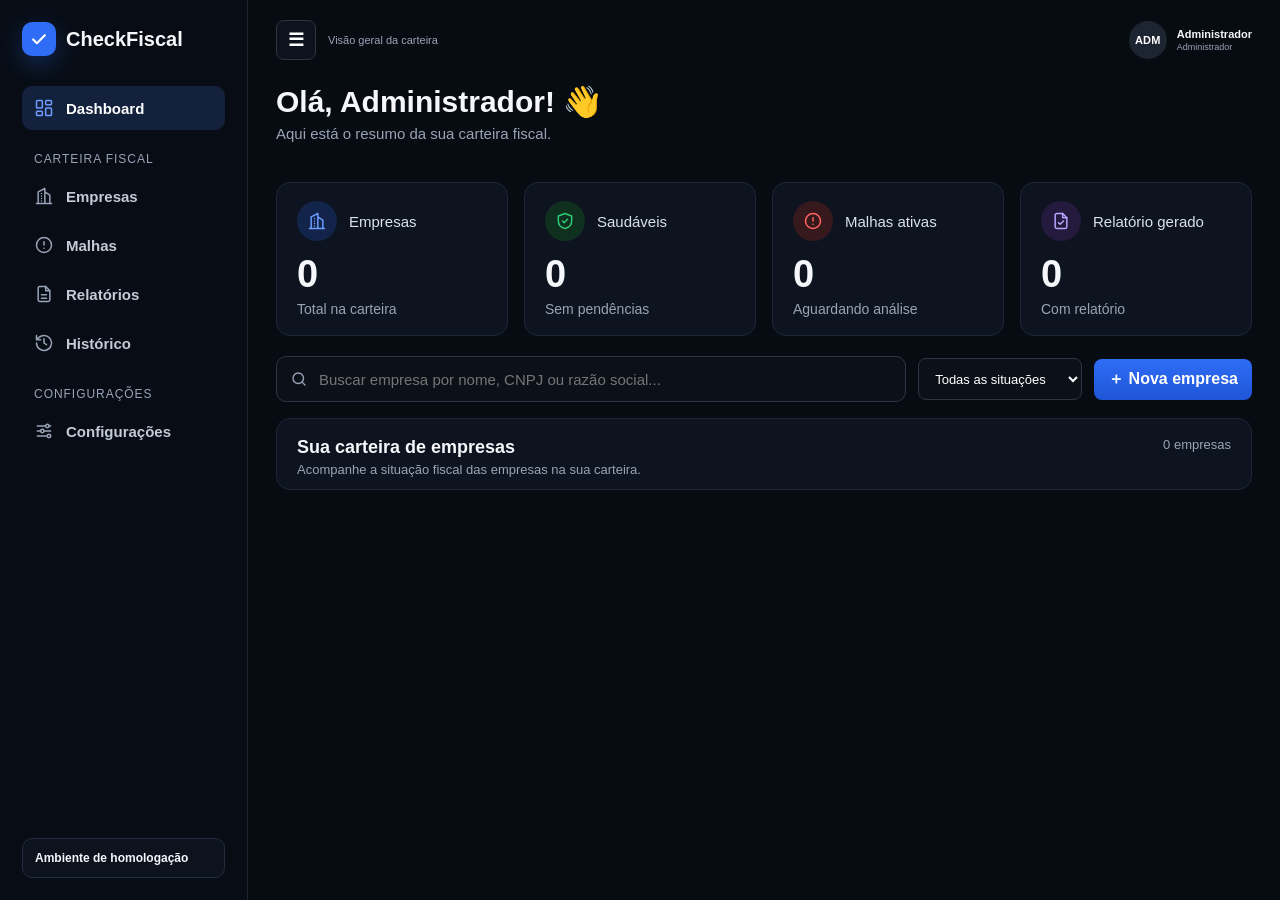
==== commit f8db1167: "Update UI elements and styles: added 'pdfs/' to .gitignore, adjusted font size and letter spacing in" ====
--- a/static/index.html
+++ b/static/index.html
@@ -40,15 +40,15 @@
           <div class="topbar-breadcrumb" id="topbarTitle">Visão geral da carteira</div>
         </div>
         <div class="topbar-user">
-          <div class="avatar">TA</div>
-          <div><strong>Tharik de Abreu</strong><span>Administrador</span></div>
+          <div class="avatar">ADM</div>
+          <div><strong>Administrador</strong><span>Administrador</span></div>
         </div>
       </div>
 
       <section class="app-page active" id="dashboardPage">
         <div class="page-header">
           <div>
-            <h1>Olá, Tharik! 👋</h1>
+            <h1>Olá, Administrador! 👋</h1>
             <p>Aqui está o resumo da sua carteira fiscal.</p>
           </div>
         </div>
--- a/static/app.css
+++ b/static/app.css
@@ -3176,7 +3176,9 @@
       place-items: center;
       background: #1d2532;
       color: #fff;
-      font-weight: 800
+      font-size: 11px;
+      font-weight: 800;
+      letter-spacing: .02em
     }
 
     .topbar-user strong {
@@ -7562,8 +7564,7 @@
 .dashboard-portfolio .link-button[hidden] { display: none }
 @media (max-width: 720px) {
   .dashboard-alert { flex-wrap: wrap }
-  .dashboard-toolbar { grid-template-columns: 1fr 1fr }
-  .dashboard-toolbar .toolbar-search { grid-column: 1 / -1 }
+  .dashboard-toolbar { grid-template-columns: 1fr }
   .dashboard-portfolio .company-row.dash { grid-template-columns: minmax(0, 1fr) auto }
   .dashboard-portfolio .company-row.dash .company-cell:nth-child(3), .dashboard-portfolio .company-row.dash .company-cell:nth-child(5) { display: none }
   .dashboard-portfolio .company-row.dash .company-cell:nth-child(4) { display: block }
